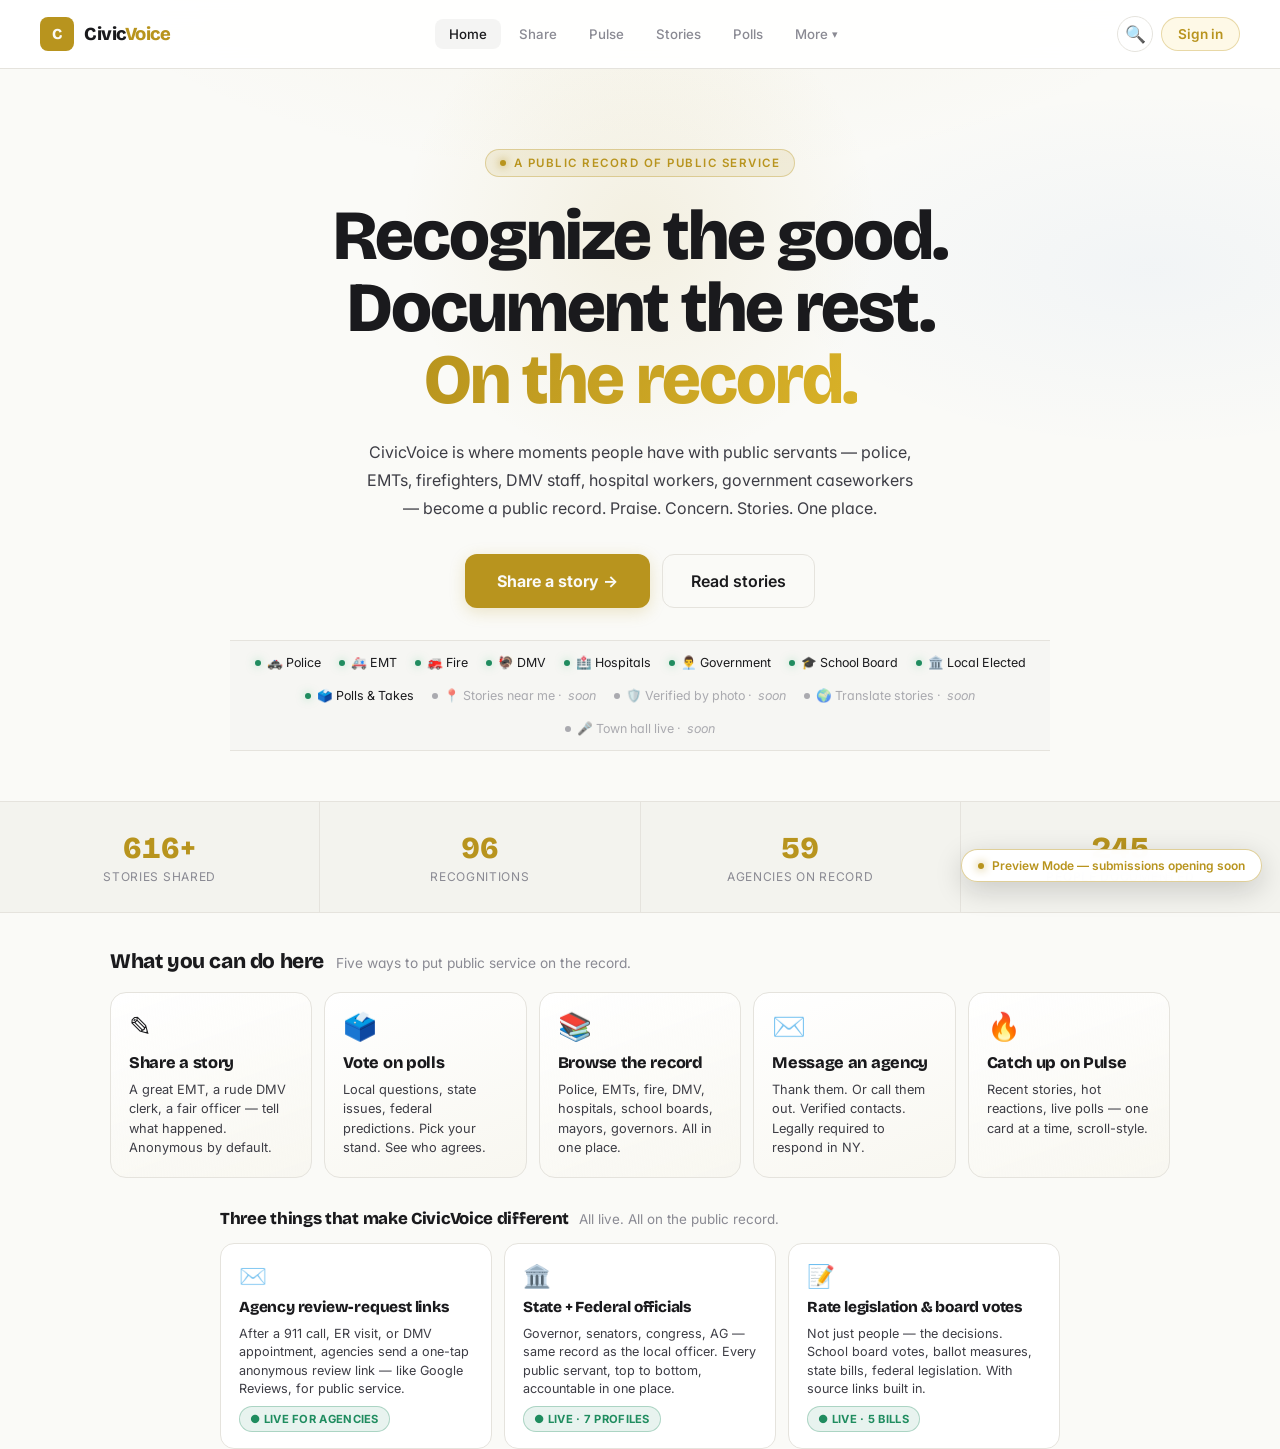
==== frontend/index.html @ f6c7acc4 "v60 — All 3 "Where this is going" features now LIVE + What You Can Do rail on home You said: "do the" ====
<!DOCTYPE html>
<html lang="en">
<head>
<meta charset="utf-8">
<meta name="viewport" content="width=device-width, initial-scale=1.0, viewport-fit=cover">
<meta name="theme-color" content="#0f0f13">
<meta name="apple-mobile-web-app-capable" content="yes">
<meta name="apple-mobile-web-app-status-bar-style" content="black-translucent">
<meta name="apple-mobile-web-app-title" content="CivicVoice">
<meta name="description" content="Recognize good public service. Document the rest. CivicVoice is the public record of every interaction with a police officer, EMT, firefighter, or government worker.">
<meta property="og:title" content="CivicVoice — Your voice on every public servant.">
<meta property="og:description" content="Recognize good public service. Document the rest. A public record of every interaction with a police officer, EMT, firefighter, DMV worker, hospital staff, or government caseworker.">
<meta property="og:type" content="website">
<meta property="og:url" content="https://cheskelsbreuer-bit.github.io/RateMyStop/">
<meta property="og:image" content="https://cheskelsbreuer-bit.github.io/RateMyStop/icon-512.png">
<meta property="og:image:width" content="512">
<meta property="og:image:height" content="512">
<meta property="og:site_name" content="CivicVoice">
<meta name="twitter:card" content="summary_large_image">
<meta name="twitter:title" content="CivicVoice — Your voice on every public servant.">
<meta name="twitter:description" content="A public record of every interaction with a public servant. Recognize the good. Document the rest.">
<meta name="twitter:image" content="https://cheskelsbreuer-bit.github.io/RateMyStop/icon-512.png">
<title>CivicVoice &mdash; Your voice on every public servant.</title>
<link rel="manifest" href="manifest.webmanifest">
<link rel="icon" href="favicon.ico" sizes="any">
<link rel="apple-touch-icon" href="apple-touch-icon.png">
<link rel="preconnect" href="https://fonts.googleapis.com">
<link rel="preconnect" href="https://fonts.gstatic.com" crossorigin>
<link href="https://fonts.googleapis.com/css2?family=Bricolage+Grotesque:opsz,wght@12..96,700;12..96,800&amp;family=Inter:wght@400;500;600;700;800&amp;family=JetBrains+Mono:wght@500&amp;display=swap" rel="stylesheet">
<link rel="stylesheet" href="styles.css">
</head>
<body>

<!-- TOPBAR -->
<header class="topbar">
  <div class="brand" onclick="nav('home')">
    <div class="brand-mark">C</div>
    <div class="brand-name">Civic<span>Voice</span></div>
  </div>
  <nav class="topnav">
    <button class="active" data-section="home"      onclick="nav('home')">Home</button>
    <button                 data-section="share"     onclick="nav('share')">Share</button>
    <button                 data-section="pulse"     onclick="nav('pulse')">Pulse</button>
    <button                 data-section="officers"  onclick="nav('officers')">Stories</button>
    <button                 data-section="polls"     onclick="nav('polls')">Polls</button>
    <div class="nav-more-wrap">
      <button class="nav-more-btn" id="navMoreBtn" onclick="toggleMoreMenu(event)">More <span class="nav-more-caret">&#9662;</span></button>
      <div class="nav-more-menu" id="navMoreMenu">
        <button onclick="nav('complaint'); closeMoreMenu();">&#9993;&#65039; Reach Out</button>
        <button onclick="nav('contributors'); closeMoreMenu();">&#128101; Community</button>
        <button onclick="nav('rankings'); closeMoreMenu();">&#128202; Rankings</button>
        <button onclick="nav('orgs'); closeMoreMenu();">&#127970; For Agencies</button>
        <button onclick="nav('deck'); closeMoreMenu();">&#128188; Sponsors</button>
      </div>
    </div>
  </nav>
  <div class="topbar-auth">
    <button class="mobile-menu-btn" id="mobileMenuBtn" onclick="openMobileDrawer()" aria-label="Menu">
      <span class="mmb-line"></span>
      <span class="mmb-line"></span>
      <span class="mmb-line"></span>
    </button>
    <button class="bell-btn" id="globalSearchBtn" onclick="openGlobalSearch()" aria-label="Search" title="Search everything">&#128269;</button>
    <button class="bell-btn" id="bellBtn" onclick="toggleBellDropdown()" aria-label="Notifications" style="display:none;">
      &#128276;
      <span class="bell-badge" id="bellBadge" style="display:none;">0</span>
    </button>
    <div class="bell-dropdown" id="bellDropdown">
      <div class="bell-head">
        <span class="bell-title">Notifications</span>
        <button class="bell-clear" onclick="clearNotifs()">Clear all</button>
      </div>
      <div class="bell-list" id="bellList"></div>
    </div>
    <button class="sign-in-btn" id="signInBtn" onclick="openAuthModal()">Sign in</button>
    <button class="user-pill" id="userPill" onclick="toggleUserMenu()" style="display:none;">
      <span class="up-avatar" id="upAvatar">A</span>
      <span class="up-handle" id="upHandle">&mdash;</span>
      <span class="up-caret">&#9662;</span>
    </button>
    <div class="user-menu" id="userMenu">
      <div class="um-header">
        <div class="um-handle" id="umHandle">&mdash;</div>
        <div class="um-meta" id="umMeta">&mdash;</div>
      </div>
      <button class="um-item" onclick="toggleAnonymousMode()" id="umAnonToggle">&#128737; Stay anonymous</button>
      <button class="um-item" onclick="openDMs();">&#128172; Messages</button>
      <button class="um-item" onclick="nav('share'); closeUserMenu();">&#9998; Share another story</button>
      <button class="um-item" onclick="openNotifPrefs()">&#9881;&#65039; Notification preferences</button>
      <button class="um-item" onclick="togglePushNotifications()" id="umPush">&#128276; Push notifications: off</button>
      <button class="um-item" onclick="toggleReactionSound()" id="umSound"><span id="umSoundLabel">&#128264; Reaction sounds: off</span></button>
      <button class="um-item" onclick="toggleEmailDigest()" id="umEmailDigest">&#9993;&#65039; Weekly digest: off</button>
      <button class="um-item" onclick="signOut(); closeUserMenu();">&#128682; Sign out</button>
    </div>
  </div>
</header>

<!-- AUTH MODAL — required to write -->
<div class="auth-overlay" id="authModal">
  <div class="auth-modal">
    <button class="auth-close" onclick="closeAuthModal()" aria-label="Close">&times;</button>
    <div class="auth-eyebrow">CIVICVOICE</div>
    <h3 class="auth-title">Join the record</h3>
    <p class="auth-sub">You can read every story without an account. Writing &mdash; or saying "same here" &mdash; needs a free sign-in. You can still post anonymously: we'll give you a private handle like <strong>Anonymous-1278</strong>.</p>

    <div class="auth-providers">
      <button class="auth-prov auth-google" onclick="signIn('google')">
        <span class="ap-icon">G</span>
        <span>Continue with Google</span>
      </button>
      <button class="auth-prov auth-github" onclick="signIn('github')">
        <span class="ap-icon">&#xf09b;</span>
        <span>Continue with GitHub</span>
      </button>
    </div>
    <div class="auth-divider"><span>or</span></div>
    <div class="auth-email">
      <input type="email" id="authEmailInput" placeholder="your@email.com (required)" autocomplete="email" required>
      <input type="text" id="authNameInput" placeholder="Display name (optional &mdash; auto-filled from email)" autocomplete="name">
      <div id="authError" style="display:none;color:var(--red);font-size:0.82rem;font-weight:600;padding:6px 0;"></div>
      <button class="auth-prov auth-email-btn" onclick="signIn('email')">Continue with email</button>
    </div>
    <div class="auth-footer">By signing in you agree that your stories may appear on the public record. <strong>Your name is shown by default</strong> &mdash; you can switch to anonymous mode anytime via the user menu. We never share your sign-in info publicly.</div>
  </div>
</div>

<!-- Persistent escape pill (phone only, shown when on Pulse — no matter how deep you've scrolled) -->
<button class="pulse-escape" onclick="nav('home');" aria-label="Back to home">&larr; Home</button>

<!-- BOTTOM TAB BAR — phone only. Native-app one-tap nav between primary surfaces. -->
<nav class="bottom-tabs" id="bottomTabs" aria-label="Primary navigation">
  <button class="bt-tab" data-bt="home"     onclick="nav('home')"     aria-label="Home"><span class="bt-icon">&#127968;</span><span class="bt-label">Home</span></button>
  <button class="bt-tab bt-cta" data-bt="share" onclick="nav('share')" aria-label="Share a story"><span class="bt-cta-circle">&#43;</span><span class="bt-label">Share</span></button>
  <button class="bt-tab" data-bt="pulse"    onclick="nav('pulse')"    aria-label="Pulse"><span class="bt-icon">&#128293;</span><span class="bt-label">Pulse</span></button>
  <button class="bt-tab" data-bt="polls"    onclick="nav('polls')"    aria-label="Polls"><span class="bt-icon">&#128499;&#65039;</span><span class="bt-label">Polls</span></button>
  <button class="bt-tab" data-bt="officers" onclick="nav('officers')" aria-label="Stories"><span class="bt-icon">&#128218;</span><span class="bt-label">Stories</span></button>
</nav>

<!-- GLOBAL SEARCH — Cmd+K style. Searches stories + polls + authors + agencies in one place. -->
<div class="notify-overlay" id="globalSearchOverlay" onclick="if(event.target===this) closeGlobalSearch()">
  <div class="notify-modal" style="max-width:680px;padding:20px 22px;">
    <button class="auth-close" onclick="closeGlobalSearch()" aria-label="Close">&times;</button>
    <div class="notify-eyebrow">&#128269; Search everything</div>
    <input type="text" id="globalSearchInput" placeholder="Stories, agencies, polls, @authors&hellip; (Esc to close)" autocomplete="off" style="width:100%;background:var(--bg2);border:1.5px solid var(--border);border-radius:10px;padding:14px 16px;color:var(--ink);font-family:inherit;font-size:1rem;outline:none;margin-bottom:14px;" oninput="renderGlobalSearch()">
    <div id="globalSearchResults" style="max-height:60vh;overflow-y:auto;">
      <div style="color:var(--gray);font-size:0.86rem;text-align:center;padding:30px 0;">Start typing to search.</div>
    </div>
  </div>
</div>

<!-- STREAK MODAL — daily/weekly/all-time count + small civic encouragement -->
<div class="notify-overlay" id="streakOverlay" onclick="if(event.target===this) closeStreakModal()">
  <div class="notify-modal">
    <button class="auth-close" onclick="closeStreakModal()" aria-label="Close">&times;</button>
    <div class="notify-eyebrow">Your engagement</div>
    <div class="notify-title" id="streakTitle">&#128293; You're on a roll.</div>
    <div id="streakBody">
      <div class="streak-grid">
        <div class="streak-stat">
          <div class="streak-stat-n" style="color:var(--accent);" id="streakToday">0</div>
          <div class="streak-stat-l">Today</div>
        </div>
        <div class="streak-stat">
          <div class="streak-stat-n" id="streakWeek">0</div>
          <div class="streak-stat-l">7 Days</div>
        </div>
        <div class="streak-stat">
          <div class="streak-stat-n" id="streakAll">0</div>
          <div class="streak-stat-l">All time</div>
        </div>
        <div class="streak-stat streak-stat-highlight">
          <div class="streak-stat-n" style="color:#e07a1a;" id="streakDays">0</div>
          <div class="streak-stat-l">Days on record</div>
        </div>
      </div>
      <p style="font-size:0.86rem;color:var(--light);line-height:1.55;text-align:center;" id="streakMessage">Hearing voices counts. Every time you read a story or take a stand on a poll, you're part of the record.</p>
      <p style="font-size:0.78rem;color:var(--gray);line-height:1.5;text-align:center;margin-top:8px;font-style:italic;" id="streakConsistency"></p>
    </div>
  </div>
</div>

<!-- NOTIFY-ME MODAL — used by Where This Is Going rail + agency CTA + claim-this-profile placeholders -->
<div class="notify-overlay" id="notifyOverlay" onclick="if(event.target===this) closeNotifyMe()">
  <div class="notify-modal">
    <button class="auth-close" onclick="closeNotifyMe()" aria-label="Close">&times;</button>
    <div class="notify-eyebrow" id="notifyEyebrow">Notify me</div>
    <div class="notify-title" id="notifyTitle">&mdash;</div>
    <p class="notify-sub" id="notifySub">Drop your email. We'll tell you the moment this goes live &mdash; no spam, no list-selling.</p>
    <div id="notifyForm">
      <input type="email" id="notifyEmail" placeholder="your@email.com" autocomplete="email">
      <button class="notify-btn" onclick="submitNotifyMe()">Keep me posted &rarr;</button>
    </div>
    <div class="notify-success" id="notifySuccess" style="display:none;">
      &#10003; You're on the list. We'll reach out the moment this opens.
    </div>
  </div>
</div>

<!-- Mobile nav drawer — slides in from the right on phones -->
<div class="mobile-drawer-backdrop" id="mobileDrawerBackdrop" onclick="closeMobileDrawer()"></div>
<aside class="mobile-drawer" id="mobileDrawer" role="dialog" aria-label="Navigation">
  <div class="md-head">
    <div class="md-brand">
      <span class="brand-mark">C</span>
      <span class="brand-name">Civic<span style="color:var(--accent);">Voice</span></span>
    </div>
    <button class="md-close" onclick="closeMobileDrawer()" aria-label="Close menu">&times;</button>
  </div>
  <nav class="md-nav">
    <button onclick="nav('home');       closeMobileDrawer();">&#127968; Home</button>
    <button onclick="nav('pulse');      closeMobileDrawer();">&#128293; Pulse</button>
    <button onclick="nav('officers');   closeMobileDrawer();">&#128218; Stories</button>
    <button onclick="nav('polls');      closeMobileDrawer();">&#128499;&#65039; Polls &amp; Takes</button>
    <button onclick="nav('share');      closeMobileDrawer();">&#9998;&#65039; Share a story</button>
    <button onclick="nav('complaint');  closeMobileDrawer();">&#9993;&#65039; Reach Out</button>
    <div class="md-divider"></div>
    <button onclick="nav('contributors'); closeMobileDrawer();">&#128101; Community</button>
    <button onclick="nav('rankings');     closeMobileDrawer();">&#128202; Rankings</button>
    <button onclick="nav('orgs');         closeMobileDrawer();">&#127970; For Agencies</button>
    <button onclick="nav('deck');         closeMobileDrawer();">&#128188; Sponsors</button>
  </nav>
  <div class="md-foot">
    <div style="font-size:0.74rem;color:var(--gray);">CivicVoice &middot; still in beta</div>
  </div>
</aside>

<!-- HOME -->
<section id="home" class="active">
  <div class="hero hero-plain">
    <div class="hero-eyebrow">A public record of public service</div>
    <h1>Recognize the good.<br>Document the rest.<br><em>On the record.</em></h1>
    <p class="hero-lead">CivicVoice is where moments people have with public servants &mdash; police, EMTs, firefighters, DMV staff, hospital workers, government caseworkers &mdash; become a public record. Praise. Concern. Stories. One place.</p>
    <div style="text-align:center;margin-bottom:32px;display:flex;gap:12px;justify-content:center;flex-wrap:wrap;">
      <button class="btn-gold" style="font-size:1rem;padding:16px 32px;border-radius:12px;" onclick="nav('share')">Share a story &rarr;</button>
      <button class="btn-ghost" style="font-size:1rem;padding:16px 28px;border-radius:12px;" onclick="nav('officers')">Read stories</button>
    </div>
    <div class="categories-strip">
      <span class="cs-item live"><span class="cs-dot live"></span>&#128659; Police</span>
      <span class="cs-item live"><span class="cs-dot live"></span>&#128657; EMT</span>
      <span class="cs-item live"><span class="cs-dot live"></span>&#128658; Fire</span>
      <span class="cs-item live"><span class="cs-dot live"></span>&#129411; DMV</span>
      <span class="cs-item live"><span class="cs-dot live"></span>&#127973; Hospitals</span>
      <span class="cs-item live"><span class="cs-dot live"></span>&#128104;&#8205;&#128188; Government</span>
      <span class="cs-item live"><span class="cs-dot live"></span>&#127891; School Board</span>
      <span class="cs-item live"><span class="cs-dot live"></span>&#127963;&#65039; Local Elected</span>
      <span class="cs-item live"><span class="cs-dot live"></span>&#128499;&#65039; Polls &amp; Takes</span>
      <span class="cs-item" onclick="openNotifyMe('Stories near me','near-me')" style="cursor:pointer;opacity:0.7;"><span class="cs-dot"></span>&#128205; Stories near me &middot; <em>soon</em></span>
      <span class="cs-item" onclick="openNotifyMe('Verified by photo / badge','verified-photo')" style="cursor:pointer;opacity:0.7;"><span class="cs-dot"></span>&#128737;&#65039; Verified by photo &middot; <em>soon</em></span>
      <span class="cs-item" onclick="openNotifyMe('Translate stories','translate')" style="cursor:pointer;opacity:0.7;"><span class="cs-dot"></span>&#127757; Translate stories &middot; <em>soon</em></span>
      <span class="cs-item" onclick="openNotifyMe('Live town hall stream','town-hall')" style="cursor:pointer;opacity:0.7;"><span class="cs-dot"></span>&#127908; Town hall live &middot; <em>soon</em></span>
    </div>
  </div>

  <div class="stats-strip" id="statsStrip">
    <div class="ss"><div class="ss-n" id="statMoments">&mdash;</div><div class="ss-l">Stories shared</div></div>
    <div class="ss"><div class="ss-n" id="statRecognized">&mdash;</div><div class="ss-l">Recognitions</div></div>
    <div class="ss"><div class="ss-n" id="statDepartments">&mdash;</div><div class="ss-l">Agencies on record</div></div>
    <div class="ss"><div class="ss-n" id="statOfficers">&mdash;</div><div class="ss-l">People documented</div></div>
  </div>

  <!-- WHAT YOU CAN DO — clear, scannable list of actions a first-time visitor can take -->
  <div class="what-you-can-do">
    <div class="wycd-head">
      <h3>What you can do here</h3>
      <span class="wycd-sub">Five ways to put public service on the record.</span>
    </div>
    <div class="wycd-grid">
      <button class="wycd-card" onclick="nav('share')">
        <div class="wycd-icon">&#9998;&#65039;</div>
        <div class="wycd-title">Share a story</div>
        <div class="wycd-desc">A great EMT, a rude DMV clerk, a fair officer &mdash; tell what happened. Anonymous by default.</div>
      </button>
      <button class="wycd-card" onclick="nav('polls')">
        <div class="wycd-icon">&#128499;&#65039;</div>
        <div class="wycd-title">Vote on polls</div>
        <div class="wycd-desc">Local questions, state issues, federal predictions. Pick your stand. See who agrees.</div>
      </button>
      <button class="wycd-card" onclick="nav('officers')">
        <div class="wycd-icon">&#128218;</div>
        <div class="wycd-title">Browse the record</div>
        <div class="wycd-desc">Police, EMTs, fire, DMV, hospitals, school boards, mayors, governors. All in one place.</div>
      </button>
      <button class="wycd-card" onclick="nav('complaint')">
        <div class="wycd-icon">&#9993;&#65039;</div>
        <div class="wycd-title">Message an agency</div>
        <div class="wycd-desc">Thank them. Or call them out. Verified contacts. Legally required to respond in NY.</div>
      </button>
      <button class="wycd-card" onclick="nav('pulse')">
        <div class="wycd-icon">&#128293;</div>
        <div class="wycd-title">Catch up on Pulse</div>
        <div class="wycd-desc">Recent stories, hot reactions, live polls &mdash; one card at a time, scroll-style.</div>
      </button>
    </div>
  </div>

  <!-- THREE FEATURES — formerly "where this is going" — NOW LIVE -->
  <div class="vision-rail">
    <div class="vision-rail-head">
      <h3>Three things that make CivicVoice different</h3>
      <span class="vr-sub">All live. All on the public record.</span>
    </div>
    <div class="vision-rail-grid">
      <button class="vr-card" onclick="nav('orgs')">
        <div class="vr-icon">&#9993;&#65039;</div>
        <div class="vr-title">Agency review-request links</div>
        <div class="vr-desc">After a 911 call, ER visit, or DMV appointment, agencies send a one-tap anonymous review link &mdash; like Google Reviews, for public service.</div>
        <span class="vr-pill" style="background:rgba(31,140,95,0.1);color:var(--green);border-color:rgba(31,140,95,0.3);">&#9679; LIVE for agencies</span>
      </button>
      <button class="vr-card" onclick="nav('officers')">
        <div class="vr-icon">&#127963;&#65039;</div>
        <div class="vr-title">State + Federal officials</div>
        <div class="vr-desc">Governor, senators, congress, AG &mdash; same record as the local officer. Every public servant, top to bottom, accountable in one place.</div>
        <span class="vr-pill" style="background:rgba(31,140,95,0.1);color:var(--green);border-color:rgba(31,140,95,0.3);">&#9679; LIVE · 7 profiles</span>
      </button>
      <button class="vr-card" onclick="nav('polls')">
        <div class="vr-icon">&#128221;</div>
        <div class="vr-title">Rate legislation &amp; board votes</div>
        <div class="vr-desc">Not just people &mdash; the decisions. School board votes, ballot measures, state bills, federal legislation. With source links built in.</div>
        <span class="vr-pill" style="background:rgba(31,140,95,0.1);color:var(--green);border-color:rgba(31,140,95,0.3);">&#9679; LIVE · 5 bills</span>
      </button>
    </div>
  </div>
</section>

<!-- SHARE A MOMENT — story-first, role-adaptive civic record -->
<section id="share">
  <div class="wrap">
    <div class="ph"><h2>Share Your Story</h2><p>Public service is real because of moments like yours. Tell us what happened &mdash; help others understand, recognize, or learn.</p></div>

    <div class="wizard-steps" id="stepWizard">
      <div class="ws active" id="ws1">1</div>
      <div class="ws-line"></div>
      <div class="ws" id="ws2">2</div>
      <div class="ws-line"></div>
      <div class="ws" id="ws3">3</div>
      <div class="ws-line"></div>
      <div class="ws" id="ws4">4</div>
    </div>

    <div class="rcard">

      <!-- Live rating chip — appears once on Step 2+, never during the story step -->
      <div class="live-rating" id="liveRating">
        <div class="lr-left">
          <span class="lr-label">Sentiment</span>
          <span class="lr-stars" id="lrStars">&#9734;&#9734;&#9734;&#9734;&#9734;</span>
          <span class="lr-num" id="lrNum">&mdash;</span>
        </div>
        <button class="lr-adjust" type="button" onclick="toggleAdjust()">adjust</button>
      </div>
      <div class="lr-adjust-panel" id="lrAdjustPanel">
        <span class="lap-label">Override:</span>
        <div class="lap-stars" id="lapStars">
          <span data-v="1" onclick="overrideRating(1)">&#9733;</span>
          <span data-v="2" onclick="overrideRating(2)">&#9733;</span>
          <span data-v="3" onclick="overrideRating(3)">&#9733;</span>
          <span data-v="4" onclick="overrideRating(4)">&#9733;</span>
          <span data-v="5" onclick="overrideRating(5)">&#9733;</span>
        </div>
        <button class="lap-clear" type="button" onclick="clearOverride()">use auto</button>
      </div>

      <!-- STEP 1: Pick a category -->
      <div id="step1">
        <div class="fl">
          <label>Who was the moment with?</label>
          <div class="role-pills" id="rolePills">
            <span class="role-pill" data-role="police"   onclick="setRole(this, 'police')">&#128659; Police Officer</span>
            <span class="role-pill" data-role="emt"      onclick="setRole(this, 'emt')">&#128657; EMT / Paramedic</span>
            <span class="role-pill" data-role="fire"     onclick="setRole(this, 'fire')">&#128658; Firefighter</span>
            <span class="role-pill" data-role="dmv"      onclick="setRole(this, 'dmv')">&#129411; DMV Worker</span>
            <span class="role-pill" data-role="hospital" onclick="setRole(this, 'hospital')">&#127973; Hospital Staff</span>
            <span class="role-pill" data-role="gov"      onclick="setRole(this, 'gov')">&#128104;&#8205;&#128188; Gov't Worker</span>
            <span class="role-pill" data-role="school"   onclick="setRole(this, 'school')">&#127891; School Board</span>
            <span class="role-pill" data-role="elected"  onclick="setRole(this, 'elected')">&#127963;&#65039; Local Elected</span>
          </div>
          <div style="font-size:0.78rem;color:var(--gray);margin-top:10px;">Every category is on the record. Pick one to continue.</div>
        </div>
        <button class="submit-main" onclick="goStep(2)">Next: Your story &rarr;</button>
      </div>

      <!-- STEP 2: The story (this is the heart of the app) -->
      <div id="step2" style="display:none;">
        <div class="fl">
          <label id="storyLabel">What happened?</label>
          <div style="font-size:0.83rem;color:var(--gray);margin-bottom:10px;line-height:1.55;" id="storyHelp">
            The details are what matter. How did it start? What did they do? What did they say? What will you remember?
          </div>
          <textarea id="quickStory" placeholder="Tell the story. The more you share, the more it matters." style="min-height:180px;font-size:1rem;line-height:1.6;"></textarea>
        </div>
        <div class="fl">
          <label>How did the moment feel? <span style="color:var(--gray);font-weight:400;text-transform:none;letter-spacing:0;font-size:0.7rem;">&nbsp;pick all that fit &mdash; optional</span></label>
          <div class="tags" id="behaviorTags">
            <!-- Positives -->
            <span class="tag" data-w="0.7"  data-pol="pos" onclick="toggle(this)">&#128077; Respected</span>
            <span class="tag" data-w="0.7"  data-pol="pos" onclick="toggle(this)">&#129309; Helpful</span>
            <span class="tag" data-w="0.5"  data-pol="pos" onclick="toggle(this)">&#128516; Patient</span>
            <span class="tag" data-w="0.5"  data-pol="pos" onclick="toggle(this)">&#128083; Calm</span>
            <span class="tag" data-w="0.6"  data-pol="pos" onclick="toggle(this)">&#9889; Quick &amp; efficient</span>
            <span class="tag" data-w="1.0"  data-pol="pos" onclick="toggle(this)">&#128293; Above and beyond</span>
            <span class="tag" data-w="0.6"  data-pol="pos" onclick="toggle(this)">&#128150; Kind</span>
            <span class="tag" data-w="0.4"  data-pol="pos" onclick="toggle(this)">&#128221; Professional</span>
            <span class="tag" data-w="0.7"  data-pol="pos" onclick="toggle(this)">&#128064; Listened to me</span>
            <span class="tag" data-w="0.6"  data-pol="pos" onclick="toggle(this)">&#129767; Empathetic</span>
            <span class="tag" data-w="0.5"  data-pol="pos" onclick="toggle(this)">&#128218; Knowledgeable</span>
            <span class="tag" data-w="0.7"  data-pol="pos" onclick="toggle(this)">&#128737;&#65039; Made me feel safe</span>
            <span class="tag" data-w="0.5"  data-pol="pos" onclick="toggle(this)">&#129383; Clear / explained well</span>
            <span class="tag" data-w="0.4"  data-pol="pos" onclick="toggle(this)">&#129336; De-escalated</span>
            <span class="tag" data-w="0.5"  data-pol="pos" onclick="toggle(this)">&#128591; Treated me with dignity</span>
            <span class="tag" data-w="0.4"  data-pol="pos" onclick="toggle(this)">&#128172; Easy to talk to</span>
            <!-- Negatives -->
            <span class="tag" data-w="-0.8" data-pol="neg" onclick="toggle(this)">&#128528; Rude</span>
            <span class="tag" data-w="-1.0" data-pol="neg" onclick="toggle(this)">&#128548; Aggressive</span>
            <span class="tag" data-w="-0.5" data-pol="neg" onclick="toggle(this)">&#128577; Dismissive</span>
            <span class="tag" data-w="-1.0" data-pol="neg" onclick="toggle(this)">&#9878;&#65039; Felt unfair</span>
            <span class="tag" data-w="-1.5" data-pol="neg" onclick="toggle(this)">&#128545; Hostile</span>
            <span class="tag" data-w="-1.5" data-pol="neg" onclick="toggle(this)">&#128680; Made me feel unsafe</span>
            <span class="tag" data-w="-0.4" data-pol="neg" onclick="toggle(this)">&#128338; Rushed me</span>
            <span class="tag" data-w="-1.0" data-pol="neg" onclick="toggle(this)">&#129320; Power-tripping</span>
            <span class="tag" data-w="-1.2" data-pol="neg" onclick="toggle(this)">&#129324; Profiled / biased</span>
            <span class="tag" data-w="-0.6" data-pol="neg" onclick="toggle(this)">&#129488; Wouldn't explain</span>
            <span class="tag" data-w="-1.0" data-pol="neg" onclick="toggle(this)">&#128528; Intimidating</span>
            <span class="tag" data-w="-1.2" data-pol="neg" onclick="toggle(this)">&#129325; Lied / dishonest</span>
            <span class="tag" data-w="-0.7" data-pol="neg" onclick="toggle(this)">&#128529; Wouldn't listen</span>
            <span class="tag" data-w="-0.5" data-pol="neg" onclick="toggle(this)">&#128549; Made things worse</span>
            <span class="tag" data-w="-0.4" data-pol="neg" onclick="toggle(this)">&#128580; Disorganized</span>
          </div>
        </div>
        <div class="fl">
          <label>Tags <span style="color:var(--gray);font-weight:400;text-transform:none;letter-spacing:0;font-size:0.7rem;">&nbsp;optional &middot; help others find this</span></label>
          <input type="text" id="storyTags" placeholder="e.g. went-above-and-beyond, dmv-line, profiled, late-night-stop" autocomplete="off">
          <div style="font-size:0.74rem;color:var(--gray);margin-top:5px;">Comma-separated. Click a tag on any story to see related ones.</div>
        </div>
        <button class="submit-main" onclick="goStep(3)">Next &rarr;</button>
      </div>

      <!-- STEP 3: Who & where — role-adaptive labels (set by JS) -->
      <div id="step3" style="display:none;">
        <div style="font-size:0.85rem;color:var(--gray);margin-bottom:18px;">All fields below are optional. The more context, the more the story helps others.</div>
        <div class="fl-2">
          <div class="fl" style="position:relative;">
            <label id="nameLabel">Their name</label>
            <input type="text" id="officerName" placeholder="e.g. K. Williams" autocomplete="off" oninput="onPersonInput('officerName')" onblur="setTimeout(()=>document.getElementById('personSuggest').classList.remove('show'), 200)" onfocus="onPersonInput('officerName')">
            <div class="autocomplete-dropdown" id="personSuggest"></div>
          </div>
          <div class="fl" style="position:relative;">
            <label id="idLabel">ID or number</label>
            <input type="text" id="badgeIn" placeholder="e.g. #4821" autocomplete="off" oninput="onPersonInput('badgeIn')" onblur="setTimeout(()=>document.getElementById('badgeSuggest').classList.remove('show'), 200)">
            <div class="autocomplete-dropdown" id="badgeSuggest"></div>
          </div>
        </div>
        <div class="fl-2">
          <div class="fl" style="position:relative;">
            <label id="agencyLabel">Agency / Department</label>
            <input type="text" id="deptIn" placeholder="e.g. Spring Valley PD" autocomplete="off" oninput="onAgencyInput()" onblur="setTimeout(()=>document.getElementById('agencySuggest').classList.remove('show'), 200)" onfocus="onAgencyInput()">
            <div class="autocomplete-dropdown" id="agencySuggest"></div>
          </div>
          <div class="fl">
            <label>When</label>
            <input type="date" id="dateIn">
          </div>
        </div>
        <div class="fl" style="position:relative;">
          <label id="whereLabel">Where</label>
          <div style="display:flex;gap:8px;align-items:stretch;">
            <input type="text" id="locationIn" placeholder="e.g. Main St &amp; Route 59, Spring Valley" autocomplete="off" oninput="onLocationInput()" onblur="setTimeout(()=>document.getElementById('locationSuggest').classList.remove('show'), 200)" style="flex:1;">
            <button type="button" class="geo-btn" id="geoBtn" onclick="useMyLocation()" title="Fill in from my device location">&#128205; Use my location</button>
          </div>
          <div class="autocomplete-dropdown" id="locationSuggest" style="left:0;right:auto;width:calc(100% - 152px);"></div>
          <div id="geoStatus" style="display:none;font-size:0.78rem;color:var(--gray);margin-top:6px;"></div>
        </div>

        <!-- Police-only: ticket info -->
        <div id="ticketSection" style="display:none;">
          <div class="fl" style="margin-top:8px;padding-top:14px;border-top:1px solid var(--border);">
            <label>Did you receive a ticket? <span style="color:var(--gray);font-weight:400;text-transform:none;letter-spacing:0;font-size:0.7rem;">&nbsp;optional &mdash; police only</span></label>
            <select id="ticketType" onchange="onTicketChange()">
              <option value="">&mdash; Skip / not applicable &mdash;</option>
              <option value="none">No ticket &mdash; just a warning</option>
              <option value="minor">Minor (under $150)</option>
              <option value="mid">Standard ($150&ndash;$350)</option>
              <option value="major">Large (over $350)</option>
              <option value="multi">Multiple tickets</option>
            </select>
          </div>
          <div class="fl" id="ticketAmountWrap" style="display:none;">
            <label>Ticket amount</label>
            <input type="number" id="ticketAmount" placeholder="e.g. 280">
          </div>
          <div class="fl" id="ticketViolationWrap" style="display:none;position:relative;">
            <label>Violation code</label>
            <input type="text" id="ticketViolation" placeholder="e.g. 1180(b)" autocomplete="off" oninput="onViolationInput()">
            <div class="statute-helper" id="statuteHelper"></div>
          </div>
        </div>

        <button class="submit-main" onclick="goStep(4)">Next: Verify &amp; share &rarr;</button>
      </div>

      <!-- STEP 4: Verify & post -->
      <div id="step4" style="display:none;">
        <div class="anon-row">
          <div class="anon-left">
            <span class="anon-shield">&#128737;</span>
            <div>
              <div class="anon-title">Posted anonymously</div>
              <div class="anon-sub">No name attached. We never share your identity with the person or the agency.</div>
            </div>
          </div>
          <label class="anon-switch">
            <input type="checkbox" id="anonToggle" checked>
            <span class="anon-slider"></span>
          </label>
        </div>
        <div class="fl" id="reviewerNameWrap" style="display:none;">
          <label>Your Name (optional, shown on the story)</label>
          <input type="text" id="reviewerName" placeholder="e.g. Jane D.">
        </div>
        <div class="fl">
          <label>Verification &mdash; what evidence do you have? <span style="color:var(--gray);font-weight:400;text-transform:none;letter-spacing:0;font-size:0.7rem;">&nbsp;optional but boosts credibility</span></label>
          <select id="evidenceType" style="margin-bottom:10px;">
            <option value="">&mdash; Skip / no evidence &mdash;</option>
            <option value="ticket">&#128221; Ticket / citation photo</option>
            <option value="badge">&#128737;&#65039; Officer badge / ID photo</option>
            <option value="receipt">&#129534; Receipt / paperwork</option>
            <option value="record">&#128196; Service / case record</option>
            <option value="screenshot">&#128241; Screenshot / official message</option>
            <option value="other">&#127919; Other photo from the moment</option>
          </select>
          <div class="upload-zone" id="uploadZone">
            <input type="file" id="uploadInput" accept="image/*,.pdf" onchange="onFileUpload(this)">
            <div class="uz-icon">&#128247;</div>
            <div class="uz-title">Tap to add a photo</div>
            <div class="uz-sub" id="photoHelp">Never shown publicly &mdash; used only to show your story is real. JPG / PNG / PDF</div>
          </div>
          <div class="upload-preview" id="uploadPreview">
            <div class="up-icon">&#9989;</div>
            <div class="up-name" id="uploadName">uploaded</div>
          </div>
          <div id="verificationTier" style="display:none;font-size:0.78rem;color:var(--green);margin-top:8px;padding:8px 12px;background:rgba(31,140,95,0.06);border:1px solid rgba(31,140,95,0.2);border-radius:8px;"></div>
        </div>
        <div class="fl" id="referenceNumberWrap">
          <label id="referenceNumberLabel">Reference number <span style="color:var(--gray);font-weight:400;text-transform:none;letter-spacing:0;font-size:0.7rem;">&nbsp;optional</span></label>
          <input type="text" id="ticketNumberIn" placeholder="A confirmation number, case ID, ticket #, etc.">
        </div>
        <div class="fl" id="bodyCamWrap" style="display:none;">
          <label>Was there body cam footage? <span style="color:var(--gray);font-weight:400;text-transform:none;letter-spacing:0;font-size:0.7rem;">&nbsp;optional &mdash; police only</span></label>
          <div class="bodycam-pills" id="bodyCamPills">
            <span class="bcp" data-v="yes" onclick="setBodyCam(this, 'yes')">&#127909; Yes</span>
            <span class="bcp" data-v="no" onclick="setBodyCam(this, 'no')">&#128683; No</span>
            <span class="bcp" data-v="unsure" onclick="setBodyCam(this, 'unsure')">&#129300; Not sure</span>
          </div>
          <div class="bcp-hint" id="bcpHint" style="display:none;"></div>
        </div>
        <button class="submit-main" id="finalSubmit" onclick="submitReview()">Post my story &rarr;</button>
        <div class="success-box" id="successBox" style="flex-direction:column;align-items:flex-start;">
          <div style="display:flex;align-items:center;gap:14px;">
            <div style="font-size:2rem;">&#127775;</div>
            <div>
              <div style="font-weight:700;font-size:1.05rem;" id="successTitle">Your story is on the record.</div>
              <div style="font-size:0.85rem;color:var(--light);margin-top:3px;" id="successSub">Public service is real because of moments like this. Help others see it.</div>
            </div>
          </div>
          <div class="share-strip" id="shareStrip">
            <button class="share-pill share-twitter" onclick="shareTo('twitter')"><strong>𝕏</strong> &nbsp;Post on X</button>
            <button class="share-pill share-linkedin" onclick="shareTo('linkedin')">in &nbsp;LinkedIn</button>
            <button class="share-pill share-whatsapp" onclick="shareTo('whatsapp')">&#128241; WhatsApp</button>
            <button class="share-pill share-facebook" onclick="shareTo('facebook')">f &nbsp;Facebook</button>
            <button class="share-pill share-copy" onclick="shareTo('copy')">&#128203; Copy link</button>
            <button class="share-pill share-more" onclick="shareTo('native')">&#8230; More</button>
          </div>
        </div>
        <div class="error-box" id="errorBox" style="display:none;background:rgba(201,52,52,0.08);border:1.5px solid rgba(201,52,52,0.35);border-radius:12px;padding:18px 22px;margin-top:16px;color:var(--red);font-size:0.9rem;"></div>
      </div>
    </div>
  </div>
</section>

<!-- OFFICER PROFILES -->
<section id="officers">
  <div class="wrap-wide">
    <div class="ph"><h2>Stories</h2><p>Real moments people had with real public servants. Read individual stories &mdash; or tap a name to see their full record.</p></div>
    <div class="search-bar-wrap">
      <input type="text" id="officerSearch" placeholder="Search by name, agency, or @Anonymous-XXXX for an author&hellip;" oninput="searchOfficers()">
      <button onclick="searchOfficers()">Search</button>
    </div>
    <div class="pills" id="rolePillFilter">
      <span class="pill on" data-rolefilter="" onclick="pillClick(this)">All</span>
      <span class="pill" data-rolefilter="police" onclick="pillClick(this)">&#128659; Police</span>
      <span class="pill" data-rolefilter="emt" onclick="pillClick(this)">&#128657; EMT</span>
      <span class="pill" data-rolefilter="fire" onclick="pillClick(this)">&#128658; Fire</span>
      <span class="pill" data-rolefilter="dmv" onclick="pillClick(this)">&#129411; DMV</span>
      <span class="pill" data-rolefilter="hospital" onclick="pillClick(this)">&#127973; Hospital</span>
      <span class="pill" data-rolefilter="gov" onclick="pillClick(this)">&#128104;&#8205;&#128188; Gov't</span>
      <span class="pill" data-rolefilter="school" onclick="pillClick(this)">&#127891; School</span>
      <span class="pill" data-rolefilter="elected" onclick="pillClick(this)">&#127963;&#65039; Elected</span>
      <span class="pill" data-rolefilter="federal" onclick="pillClick(this)">&#127482;&#127480; Federal</span>
      <span class="pill" data-rolefilter="top" onclick="pillClick(this)">&#11088; Recognitions only</span>
    </div>

    <div class="view-toggle" title="Switch between profiles and the latest stories">
      <button class="vt-btn on" data-view="grid" onclick="setStoriesView(this, 'grid')" title="See people grouped by profile">&#128194; By person</button>
      <button class="vt-btn" data-view="stream" onclick="setStoriesView(this, 'stream')" title="See every story in order, newest first">&#128221; Latest stories</button>
    </div>
    <div style="font-size:0.78rem;color:var(--gray);margin:-6px 0 14px;text-align:center;line-height:1.5;">
      <strong style="color:var(--light);">By person</strong> &mdash; one card per officer / official, ranked by their record.
      &nbsp;&middot;&nbsp;
      <strong style="color:var(--light);">Latest stories</strong> &mdash; chronological feed, newest first.
    </div>

    <div class="officer-grid" id="officerGrid">
      <div style="color:var(--gray);text-align:center;padding:40px 0;">Loading&hellip;</div>
    </div>

    <div class="story-stream" id="storyStream" style="display:none;">
      <div style="color:var(--gray);text-align:center;padding:40px 0;">Loading&hellip;</div>
    </div>

    <div style="text-align:center;padding:24px 0;">
      <p style="color:var(--gray);font-size:0.9rem;">Got a story we should hear? <button onclick="nav('share')" style="background:none;border:none;color:var(--accent);cursor:pointer;font-family:'Inter','Epilogue',-apple-system,BlinkMacSystemFont,'Segoe UI',Roboto,sans-serif;font-size:0.9rem;text-decoration:underline;font-weight:600;">Share it &rarr;</button></p>
    </div>
  </div>
</section>

<!-- Officer detail modal -->
<div class="modal-overlay" id="officerModal" onclick="closeModal(event)">
  <div class="modal" style="position:relative;">
    <button class="modal-close" onclick="document.getElementById('officerModal').classList.remove('show')">&#10005;</button>
    <div id="modalContent"></div>
  </div>
</div>

<!-- Story detail modal — full single-story view -->
<div class="story-detail-overlay" id="storyDetailModal" onclick="if(event.target.id==='storyDetailModal') closeStoryDetail();">
  <div class="story-detail">
    <button class="auth-close" onclick="closeStoryDetail()" aria-label="Close">&times;</button>
    <div id="storyDetailBody"></div>
  </div>
</div>

<!-- Author profile modal — click any handle to see their history -->
<div class="story-detail-overlay" id="authorProfileModal" onclick="if(event.target.id==='authorProfileModal') closeAuthorProfile();">
  <div class="story-detail">
    <button class="auth-close" onclick="closeAuthorProfile()" aria-label="Close">&times;</button>
    <div id="authorProfileBody"></div>
  </div>
</div>

<!-- Notification preferences modal -->
<div class="story-detail-overlay" id="notifPrefsModal" onclick="if(event.target.id==='notifPrefsModal') closeNotifPrefs();">
  <div class="story-detail" style="max-width:520px;">
    <button class="auth-close" onclick="closeNotifPrefs()" aria-label="Close">&times;</button>
    <div class="sd-eyebrow">SETTINGS</div>
    <h3 style="font-family:'Bricolage Grotesque','Syne',sans-serif;font-size:1.4rem;font-weight:800;margin-bottom:8px;color:var(--ink);">Notification preferences</h3>
    <p style="color:var(--light);font-size:0.92rem;line-height:1.55;margin-bottom:18px;">Pick where each kind of event reaches you. Bell shows in the topbar, Push wakes your phone, Email arrives on a weekly digest.</p>
    <div id="notifPrefsBody"></div>
  </div>
</div>

<!-- Photo redaction modal — manual rectangle blur on uploaded images -->
<div class="story-detail-overlay" id="redactModal" onclick="if(event.target.id==='redactModal') closeRedact();">
  <div class="story-detail" style="max-width:760px;">
    <button class="auth-close" onclick="closeRedact()" aria-label="Close">&times;</button>
    <div class="sd-eyebrow">PRIVACY · PHOTO REDACTION</div>
    <h3 style="font-family:'Bricolage Grotesque','Syne',sans-serif;font-size:1.4rem;font-weight:800;margin-bottom:8px;color:var(--ink);">Hide what shouldn't be seen</h3>
    <p style="color:var(--light);font-size:0.92rem;line-height:1.55;margin-bottom:18px;">Draw rectangles over faces, license plates, or anything else that shouldn't be public. The redacted version is what we save — the original never leaves this device.</p>
    <div style="display:flex;gap:8px;flex-wrap:wrap;margin-bottom:12px;">
      <button class="sp-action ${''}" id="redactModePixel" onclick="setRedactMode('pixel')">🟦 Pixelate</button>
      <button class="sp-action" id="redactModeBlack" onclick="setRedactMode('black')">⬛ Black box</button>
      <button class="sp-action" id="redactUndo" onclick="redactUndo()">↶ Undo last</button>
      <button class="sp-action" id="redactReset" onclick="redactReset()">⟲ Start over</button>
      <button class="sp-action primary" style="margin-left:auto;" id="redactApply" onclick="redactApply()">✓ Apply &amp; save</button>
    </div>
    <div style="position:relative;background:var(--bg2);border:1px solid var(--border);border-radius:12px;overflow:hidden;">
      <canvas id="redactCanvas" style="display:block;max-width:100%;cursor:crosshair;"></canvas>
    </div>
    <div style="font-size:0.78rem;color:var(--gray);margin-top:10px;text-align:center;">Click and drag on the image to mark a region. You can add as many as needed.</div>
  </div>
</div>

<!-- RANKINGS -->
<section id="rankings">
  <div class="wrap-wide">
    <div class="ph">
      <h2>Department Rankings</h2>
      <p>How NY agencies stack up, based on community moments. Updated as records come in.</p>
    </div>
    <div class="rank-controls">
      <button class="pill on" data-rk="best" onclick="switchRanking(this, 'best')">&#11088; Most Recognized</button>
      <button class="pill" data-rk="busiest" onclick="switchRanking(this, 'busiest')">&#128202; Most Active</button>
    </div>
    <div class="rank-table" id="rankTable">
      <div style="color:var(--gray);text-align:center;padding:40px 0;">Loading rankings&hellip;</div>
    </div>
  </div>
</section>

<!-- REACH OUT — send a thank-you or a complaint, any agency -->
<section id="complaint">
  <div class="wrap-wide">
    <div class="ph"><h2>Reach Out</h2><p>Send a message directly to the agency &mdash; a thank-you for someone who helped, or a concern for someone who didn't. They're legally required to respond in NY.</p></div>

    <div class="ai-notice">
      <span>&#128172;</span>
      <div><strong style="color:var(--blue);">Send a thank-you or a complaint.</strong> Pick any agency below &mdash; police, EMT, fire, DMV, hospital, government. We pre-fill the message from your story, you edit, and it goes to the verified contact.</div>
    </div>

    <div style="display:flex;justify-content:space-between;align-items:flex-end;margin-bottom:16px;flex-wrap:wrap;gap:12px;">
      <h3 style="font-family:'Bricolage Grotesque','Syne',sans-serif;font-size:1.1rem;font-weight:800;">&#128205; New York Agency Directory</h3>
      <div style="font-size:0.78rem;color:var(--gray);"><span id="deptCount">&mdash;</span> agencies &middot; <span style="color:var(--green);">&#10003; Verified contacts</span></div>
    </div>

    <div class="search-bar-wrap" style="margin-bottom:10px;">
      <input type="text" id="deptSearch" placeholder="Search by agency name, town, or county&hellip;" oninput="renderDepartments()">
      <select id="deptRegion" onchange="renderDepartments()" style="background:var(--card);border:1.5px solid var(--border);border-radius:10px;padding:13px 16px;color:var(--white);font-family:'Inter','Epilogue',-apple-system,BlinkMacSystemFont,'Segoe UI',Roboto,sans-serif;font-size:0.93rem;outline:none;cursor:pointer;">
        <option value="">All regions</option>
      </select>
    </div>
    <div class="pills" id="agencyTypeFilter" style="margin-bottom:18px;">
      <span class="pill on" data-typefilter="" onclick="agencyTypeClick(this)">All</span>
      <span class="pill" data-typefilter="police" onclick="agencyTypeClick(this)">&#128659; Police</span>
      <span class="pill" data-typefilter="emt" onclick="agencyTypeClick(this)">&#128657; EMT</span>
      <span class="pill" data-typefilter="fire" onclick="agencyTypeClick(this)">&#128658; Fire</span>
      <span class="pill" data-typefilter="dmv" onclick="agencyTypeClick(this)">&#129411; DMV</span>
      <span class="pill" data-typefilter="hospital" onclick="agencyTypeClick(this)">&#127973; Hospital</span>
      <span class="pill" data-typefilter="gov" onclick="agencyTypeClick(this)">&#128104;&#8205;&#128188; Gov't</span>
      <span class="pill" data-typefilter="school" onclick="agencyTypeClick(this)">&#127891; School</span>
      <span class="pill" data-typefilter="elected" onclick="agencyTypeClick(this)">&#127963;&#65039; Elected</span>
      <span class="pill" data-typefilter="federal" onclick="agencyTypeClick(this)">&#127482;&#127480; Federal</span>
    </div>
    <div class="contact-grid" id="contactGrid">
      <div style="color:var(--gray);text-align:center;padding:40px 0;grid-column:1/-1;">Loading agencies&hellip;</div>
    </div>

    <div class="complaint-form" id="complaintFormWrap" style="display:none;">
      <div class="cf-title" id="cfTitle">Message to&hellip;</div>
      <div class="cf-sub" id="cfSub">Sending to:&hellip;</div>

      <div class="fl">
        <label>What kind of message?</label>
        <div class="msg-type-pills">
          <span class="msg-type on" data-type="praise" onclick="setMessageType(this, 'praise')">&#127942; Thank-you</span>
          <span class="msg-type" data-type="complaint" onclick="setMessageType(this, 'complaint')">&#9888;&#65039; Concern / Complaint</span>
        </div>
      </div>

      <div class="fl"><label>Your Name <span style="color:var(--gray);font-weight:400;text-transform:none;letter-spacing:0;font-size:0.7rem;">&nbsp;optional &mdash; leave blank to send anonymously</span></label><input type="text" id="cfSenderName" placeholder="Anonymous"></div>
      <div class="fl-2">
        <div class="fl"><label id="cfPersonLabel">Their name / ID</label><input type="text" id="cfBadge" placeholder="From your story"></div>
        <div class="fl"><label>Date</label><input type="date" id="cfDate"></div>
      </div>
      <div class="fl">
        <label id="cfBodyLabel">Message</label>
        <textarea id="cfBody" style="min-height:140px;" placeholder="Describe the moment. Be specific &mdash; include time, location, what was said and done."></textarea>
      </div>
      <div class="fl"><label>Attach a photo <span style="color:var(--gray);font-weight:400;text-transform:none;letter-spacing:0;font-size:0.7rem;">&nbsp;optional</span></label>
        <div class="upload-zone">
          <input type="file" id="cfFile" accept="image/*,.pdf">
          <div class="uz-icon">&#128206;</div>
          <div class="uz-title">Add a photo or document</div>
          <div class="uz-sub">JPG / PNG / PDF &middot; Max 10MB</div>
        </div>
      </div>
      <button class="submit-main" id="cfSubmitBtn" onclick="sendComplaint()">Send message &rarr;</button>
      <div class="success-box" id="complaintSuccess">
        <div style="font-size:1.6rem;">&#128231;</div>
        <div>
          <div style="font-weight:600;">Message sent.</div>
          <div style="font-size:0.85rem;color:var(--light);margin-top:3px;">NY agencies are legally required to respond within 30 days. A copy is on your record.</div>
        </div>
      </div>
      <div class="error-box" id="complaintError" style="display:none;background:rgba(201,52,52,0.08);border:1.5px solid rgba(201,52,52,0.35);border-radius:12px;padding:18px 22px;margin-top:16px;color:var(--red);font-size:0.9rem;"></div>
    </div>
  </div>
</section>

<!-- PULSE — substantive, one-at-a-time activity feed -->
<section id="pulse">
  <div class="wrap-wide">
    <div class="ph">
      <h2>Pulse</h2>
      <p>What's happening right now &mdash; recent stories, ranked by momentum. One at a time. Slow down and listen.</p>
    </div>
    <div class="pulse-filters">
      <span class="pill on" data-pfilter="all" onclick="setPulseFilter(this, 'all')">All</span>
      <span class="pill" data-pfilter="trending" onclick="setPulseFilter(this, 'trending')">&#128293; Trending</span>
      <span class="pill" data-pfilter="recognitions" onclick="setPulseFilter(this, 'recognitions')">&#11088; Recognitions</span>
      <span class="pill" data-pfilter="concerns" onclick="setPulseFilter(this, 'concerns')">&#9888;&#65039; Concerns</span>
      <span class="pill" data-pfilter="open" onclick="setPulseFilter(this, 'open')">&#9203; Open / waiting</span>
      <span class="pill" data-pfilter="polls" onclick="setPulseFilter(this, 'polls')">&#128499;&#65039; Polls</span>
      <span class="pill" data-pfilter="subscribed" onclick="setPulseFilter(this, 'subscribed')">&#128276; My subscriptions</span>
    </div>
    <div id="pulseStage" class="pulse-stage">
      <div style="text-align:center;color:var(--gray);padding:40px 0;">Loading the pulse&hellip;</div>
    </div>
    <div class="pulse-controls">
      <button class="pulse-nav" onclick="pulsePrev()" aria-label="Previous">&uarr; Previous</button>
      <span class="pulse-counter"><span id="pulsePos">0</span> / <span id="pulseTotal">0</span></span>
      <button class="pulse-nav" onclick="pulseNext()" aria-label="Next">Next &darr;</button>
    </div>
  </div>
</section>

<!-- POLLS & TAKES — Gallup self-report meets Polymarket without money -->
<section id="polls">
  <div class="polls-wrap">
    <div class="ph">
      <h2>Polls &amp; Takes</h2>
      <p>Forget calling 50,000 people. The country answers here &mdash; you say who you are, you say what you think. Live counts, broken down by who's saying it.</p>
    </div>

    <!-- Self-identification chip — read once, store, surface in every vote -->
    <div id="affilPicker" style="background:var(--card);border:1.5px solid var(--border);border-radius:14px;padding:16px 18px;margin-bottom:18px;">
      <div style="font-size:0.74rem;font-weight:700;text-transform:uppercase;letter-spacing:1.2px;color:var(--gray);margin-bottom:8px;">Tell us who's voting (optional &mdash; lets us break down the takes by group)</div>
      <div class="poll-affil" id="affilChips">
        <span data-affil="republican" onclick="setAffiliation('republican')">&#128055; Republican</span>
        <span data-affil="democrat"   onclick="setAffiliation('democrat')">&#128048; Democrat</span>
        <span data-affil="independent" onclick="setAffiliation('independent')">&#127968; Independent</span>
        <span data-affil="conservative" onclick="setAffiliation('conservative')">Conservative</span>
        <span data-affil="progressive" onclick="setAffiliation('progressive')">Progressive</span>
        <span data-affil="libertarian" onclick="setAffiliation('libertarian')">Libertarian</span>
        <span data-affil="other"       onclick="setAffiliation('other')">Other / Skip</span>
      </div>
    </div>

    <div id="pollsList"></div>

    <div style="margin-top:28px;padding:18px;background:var(--bg2);border-radius:12px;border:1px solid var(--border);font-size:0.84rem;color:var(--light);line-height:1.6;">
      <strong style="color:var(--accent);">Got a question the country should answer?</strong> Submit your own poll &mdash; it goes to moderation, then live.
      <button class="ac-btn" style="margin-top:10px;" onclick="openSubmitPoll()">&#9998;&#65039; Submit a poll &rarr;</button>
    </div>
  </div>
</section>

<!-- SUBMIT POLL MODAL -->
<div class="notify-overlay" id="submitPollOverlay" onclick="if(event.target===this) closeSubmitPoll()">
  <div class="notify-modal" style="max-width:520px;">
    <button class="auth-close" onclick="closeSubmitPoll()" aria-label="Close">&times;</button>
    <div class="notify-eyebrow">Submit a poll</div>
    <div class="notify-title">Ask the country.</div>
    <p class="notify-sub">Polls are reviewed by moderators (no hate speech, no harassment, civic relevance). Approved polls go live in the public list.</p>
    <div style="display:flex;flex-direction:column;gap:10px;">
      <div>
        <label style="display:block;font-size:0.74rem;font-weight:700;color:var(--gray);text-transform:uppercase;letter-spacing:1.1px;margin-bottom:6px;">Category</label>
        <select id="spCategory" style="width:100%;background:var(--bg2);border:1.5px solid var(--border);border-radius:10px;padding:11px 14px;color:var(--ink);font-family:inherit;font-size:0.95rem;outline:none;">
          <option value="LOCAL">Local (Spring Valley, Rockland, etc.)</option>
          <option value="STATE">New York State</option>
          <option value="FEDERAL — POLICY">Federal — Policy</option>
          <option value="FEDERAL — PREDICTION">Federal — Prediction</option>
          <option value="EDUCATION">Education / School Board</option>
          <option value="PUBLIC SAFETY">Public Safety</option>
        </select>
      </div>
      <div>
        <label style="display:block;font-size:0.74rem;font-weight:700;color:var(--gray);text-transform:uppercase;letter-spacing:1.1px;margin-bottom:6px;">Your question (max 200 chars)</label>
        <input type="text" id="spQuestion" maxlength="200" placeholder="e.g. Should our village hold weekly office hours for residents?">
      </div>
      <div>
        <label style="display:block;font-size:0.74rem;font-weight:700;color:var(--gray);text-transform:uppercase;letter-spacing:1.1px;margin-bottom:6px;">Options (one per line, 2&ndash;4 options)</label>
        <textarea id="spOptions" rows="4" placeholder="Yes&#10;No&#10;Only with public reporting" style="width:100%;background:var(--bg2);border:1.5px solid var(--border);border-radius:10px;padding:11px 14px;color:var(--ink);font-family:inherit;font-size:0.95rem;outline:none;resize:vertical;"></textarea>
      </div>
      <div>
        <label style="display:block;font-size:0.74rem;font-weight:700;color:var(--gray);text-transform:uppercase;letter-spacing:1.1px;margin-bottom:6px;">How many days should this poll run? (1&ndash;90)</label>
        <input type="number" id="spDays" min="1" max="90" value="30" style="width:100%;background:var(--bg2);border:1.5px solid var(--border);border-radius:10px;padding:11px 14px;color:var(--ink);font-family:inherit;font-size:0.95rem;outline:none;">
        <div style="font-size:0.74rem;color:var(--gray);margin-top:4px;">Default 30 days. After it closes, votes are final and locked in the record.</div>
      </div>
      <button class="notify-btn" onclick="submitPoll()">Send to moderation &rarr;</button>
      <div id="spStatus" style="font-size:0.85rem;line-height:1.55;margin-top:4px;"></div>
    </div>
  </div>
</div>

<!-- COMMUNITY / CONTRIBUTORS — every handle on the site -->
<section id="contributors">
  <div class="wrap-wide">
    <div class="ph">
      <h2>Community</h2>
      <p>Every contributor who has shared a story on CivicVoice. Tap any handle to read their stories or send them a message.</p>
    </div>
    <div class="search-bar-wrap">
      <input type="text" id="contributorSearch" placeholder="Search by handle&hellip;" oninput="renderContributors()">
      <button onclick="renderContributors()">Search</button>
    </div>
    <div class="pills" style="margin-bottom:22px;">
      <span class="pill on" data-sort="recent" onclick="setContributorSort(this, 'recent')">Most recent</span>
      <span class="pill" data-sort="most" onclick="setContributorSort(this, 'most')">Most stories</span>
      <span class="pill" data-sort="positive" onclick="setContributorSort(this, 'positive')">Most recognitions</span>
    </div>
    <div class="officer-grid" id="contributorGrid">
      <div style="color:var(--gray);text-align:center;padding:40px 0;grid-column:1/-1;">Loading&hellip;</div>
    </div>
  </div>
</section>

<!-- MAP — placeholder, wired for Leaflet (free, no key) -->
<section id="map">
  <div class="wrap-wide">
    <div class="ph">
      <h2>Stories on the Map</h2>
      <p>Every story pinned to where it happened. Click a pin to read the moment.</p>
    </div>
    <div id="mapShell" style="position:relative;border:1px solid var(--border);border-radius:16px;overflow:hidden;height:560px;background:var(--bg2);">
      <div style="position:absolute;inset:0;display:flex;flex-direction:column;align-items:center;justify-content:center;text-align:center;padding:30px;">
        <div style="font-size:3rem;margin-bottom:14px;">&#128205;</div>
        <h3 style="font-family:'Bricolage Grotesque','Syne',sans-serif;font-size:1.4rem;font-weight:800;margin-bottom:10px;color:var(--ink);">Map view &mdash; coming online soon</h3>
        <p style="max-width:520px;color:var(--gray);line-height:1.6;margin-bottom:18px;">When this turns on, every story you scroll in the feed will also have a pin here. Filter by category, zoom in on a neighborhood, click any pin to read the moment.</p>
        <p style="font-size:0.85rem;color:var(--accent);font-weight:600;">Free to operate &mdash; runs on Leaflet + OpenStreetMap. No API costs.</p>
        <button class="btn-ghost" style="margin-top:20px;" onclick="alert('We need lat/lng on each story. Geolocation auto-fill is live — give it 2-3 weeks of real submissions and the map switches on automatically.');">Why isn't it live yet?</button>
      </div>
    </div>
  </div>
</section>

<!-- FOR AGENCIES -->
<section id="orgs">
  <div class="wrap">
    <div class="ph">
      <h2>For Agencies</h2>
      <p>Are you the agency people are writing about? Sign in to post official responses, see your dashboard, and reach the public directly.</p>
    </div>

    <div id="orgCurrent" style="display:none;margin-bottom:22px;"></div>

    <!-- LIVE: agency review-request link generator — the growth lever -->
    <div class="agency-cta">
      <div class="ac-icon">&#9993;&#65039;</div>
      <div class="ac-body">
        <div class="ac-eyebrow" style="color:var(--green);">&#9679; LIVE NOW</div>
        <div class="ac-title">Send anonymous review-request links</div>
        <div class="ac-desc">After a 911 call, ER visit, DMV appointment — generate a one-tap anonymous review link to the people you served. Like Google Reviews, but for public service. Builds your public record over time.</div>
        <button class="ac-btn" onclick="openReviewLinkGenerator()">&#128279; Generate a review-request link</button>
      </div>
    </div>

    <!-- Review-request link modal -->
    <div class="notify-overlay" id="reviewLinkOverlay" onclick="if(event.target===this) closeReviewLinkGenerator()">
      <div class="notify-modal" style="max-width:540px;">
        <button class="auth-close" onclick="closeReviewLinkGenerator()" aria-label="Close">&times;</button>
        <div class="notify-eyebrow">Review-request link</div>
        <div class="notify-title">Generate a link to send to the people you served</div>
        <p class="notify-sub">They click → opens a pre-filled anonymous review form. They tell their story. It joins the public record under your agency.</p>
        <div style="display:flex;flex-direction:column;gap:10px;margin-top:14px;">
          <div>
            <label style="display:block;font-size:0.74rem;font-weight:700;color:var(--gray);text-transform:uppercase;letter-spacing:1.1px;margin-bottom:6px;">Your agency</label>
            <input type="text" id="reviewLinkAgency" placeholder="e.g. Spring Valley PD, Rockland Paramedic Services">
          </div>
          <div>
            <label style="display:block;font-size:0.74rem;font-weight:700;color:var(--gray);text-transform:uppercase;letter-spacing:1.1px;margin-bottom:6px;">What happened (optional context, shown above the form)</label>
            <input type="text" id="reviewLinkContext" placeholder="e.g. Call #2026-04451, May 13 EMS response">
          </div>
          <button class="notify-btn" onclick="generateReviewLink()">Generate link &rarr;</button>
          <div id="reviewLinkResult" style="display:none;background:var(--bg2);border:1.5px solid var(--accent);border-radius:10px;padding:14px;margin-top:8px;">
            <div style="font-size:0.74rem;color:var(--gray);font-weight:700;letter-spacing:1px;text-transform:uppercase;margin-bottom:6px;">Your link is ready</div>
            <div id="reviewLinkUrl" style="font-family:'JetBrains Mono','Courier New',monospace;font-size:0.78rem;color:var(--ink);word-break:break-all;background:var(--card);padding:10px;border-radius:6px;border:1px solid var(--border);margin-bottom:10px;"></div>
            <button class="ac-btn" onclick="copyReviewLink()">Copy link</button>
            <div style="font-size:0.78rem;color:var(--gray);margin-top:10px;line-height:1.5;">Send via email, SMS, or QR code at point of service. Each link opens a pre-filled anonymous review for your agency.</div>
          </div>
        </div>
      </div>
    </div>

    <div class="rcard">
      <div class="fl">
        <label>Your work email</label>
        <input type="email" id="orgEmail" placeholder="e.g. yourname@villagespringvalley.org">
        <div style="font-size:0.76rem;color:var(--gray);margin-top:6px;">We verify by email domain. Agency emails like <code>@villagespringvalley.org</code>, <code>@fdny.nyc.gov</code>, <code>@dmv.ny.gov</code>, <code>@nyc.gov</code> are auto-verified.</div>
      </div>
      <div class="fl">
        <label>Your name <span style="color:var(--gray);font-weight:400;text-transform:none;letter-spacing:0;font-size:0.7rem;">&nbsp;optional</span></label>
        <input type="text" id="orgContactName" placeholder="e.g. Lt. Bosworth">
      </div>
      <button class="submit-main" onclick="orgSignIn()">Sign in &amp; verify &rarr;</button>
      <div id="orgStatus" style="margin-top:14px;font-size:0.88rem;line-height:1.55;"></div>
    </div>

    <div style="margin-top:30px;padding:22px;background:var(--bg2);border-radius:14px;border:1px solid var(--border);">
      <h3 style="font-family:'Bricolage Grotesque','Syne',sans-serif;font-size:1rem;font-weight:800;margin-bottom:10px;">What you can do once verified</h3>
      <ul style="color:var(--light);font-size:0.9rem;line-height:1.8;padding-left:18px;">
        <li>Reply to any story about your agency with a <strong style="color:var(--green);">&#9989; Verified [Your Agency]</strong> badge</li>
        <li>Subscribe to alerts when new stories mention your agency</li>
        <li>Access a sentiment dashboard (replies, recognitions, concerns) &mdash; <em style="color:var(--gray);">coming with the paid tier</em></li>
        <li>Direct-message the contributor (anonymously routed) &mdash; <em style="color:var(--gray);">coming next</em></li>
      </ul>
    </div>
  </div>
</section>

<!-- ADMIN MODERATION QUEUE — hidden, accessed via ?admin=1 -->
<section id="admin">
  <div class="wrap-wide">
    <div class="ph">
      <h2>Admin Console</h2>
      <p>Everything happening on the site &mdash; moderation, users, engagement, activity log. Admin only.</p>
    </div>
    <div style="background:rgba(184,148,30,0.06);border:1px solid rgba(184,148,30,0.32);border-radius:12px;padding:16px 20px;margin-bottom:20px;font-size:0.88rem;line-height:1.55;color:var(--ink);">
      <strong style="color:var(--accent);">&#128274; Admin access.</strong> Reach this page via <code>?admin=1</code>. When the backend is live, this becomes the single pane of glass for the whole platform.
    </div>

    <!-- Admin tab bar -->
    <div class="admin-tabs" id="adminTabs">
      <button class="adm-tab on" data-atab="stories"   onclick="setAdminTab('stories')">&#128221; Stories <span class="adm-badge" id="admBadgeStories">0</span></button>
      <button class="adm-tab"    data-atab="polls"     onclick="setAdminTab('polls')">&#128499;&#65039; Polls <span class="adm-badge" id="admBadgePolls">0</span></button>
      <button class="adm-tab"    data-atab="users"     onclick="setAdminTab('users')">&#128101; Users <span class="adm-badge" id="admBadgeUsers">0</span></button>
      <button class="adm-tab"    data-atab="engagement" onclick="setAdminTab('engagement')">&#128202; Engagement</button>
      <button class="adm-tab"    data-atab="activity"  onclick="setAdminTab('activity')">&#9202; Activity log</button>
      <button class="adm-tab"    data-atab="notify"    onclick="setAdminTab('notify')">&#9993;&#65039; Notify list <span class="adm-badge" id="admBadgeNotify">0</span></button>
    </div>

    <div id="admStories" class="adm-pane">
      <div id="modQueueList"><div style="color:var(--gray);text-align:center;padding:40px 0;">Loading queue&hellip;</div></div>
    </div>
    <div id="admPolls" class="adm-pane" style="display:none;"><div id="admPollsList"><div style="color:var(--gray);text-align:center;padding:40px 0;">Loading poll submissions&hellip;</div></div></div>
    <div id="admUsers" class="adm-pane" style="display:none;"><div id="admUsersList"><div style="color:var(--gray);text-align:center;padding:40px 0;">Building user index&hellip;</div></div></div>
    <div id="admEngagement" class="adm-pane" style="display:none;"><div id="admEngagementBody"><div style="color:var(--gray);text-align:center;padding:40px 0;">Crunching numbers&hellip;</div></div></div>
    <div id="admActivity" class="adm-pane" style="display:none;"><div id="admActivityList"><div style="color:var(--gray);text-align:center;padding:40px 0;">Loading activity&hellip;</div></div></div>
    <div id="admNotify" class="adm-pane" style="display:none;"><div id="admNotifyList"><div style="color:var(--gray);text-align:center;padding:40px 0;">Loading notify-me list&hellip;</div></div></div>
  </div>
</section>

<!-- SPONSOR DECK -->
<section id="deck">
  <div class="deck-wrap">
    <div class="deck-hero">
      <div class="dh-eyebrow">Partnership Opportunity</div>
      <h2 class="dh-title">Why Partner With <span>CivicVoice</span>?</h2>
      <p class="dh-body">CivicVoice is the public record of every interaction with a public servant &mdash; police, EMT, fire, DMV, hospitals, government. We turn the most emotional moments people have with civic institutions into a structured, shareable record. Partners reach a highly engaged, real-life-grounded audience that no ad network can touch.</p>
      <a class="btn-gold" href="ratemystop-sponsor-pitch.pdf" download style="display:inline-block;text-decoration:none;">Download Partnership Deck &darr;</a>
    </div>

    <div class="insight-box">
      <div class="ib-h">A <span>Civic Layer</span>, Not an Ad Slot.</div>
      <div class="ib-b">Every story on CivicVoice came from a real moment a real person had with a real public servant. That's earned engagement &mdash; not bought attention. Partners join the platform because they believe in transparent civic life, not because they want to chase impressions.</div>
    </div>

    <div class="deck-grid">
      <div class="dg">
        <div class="dg-n">6</div>
        <div class="dg-t">Categories live</div>
        <div class="dg-d">Police, EMT, fire, DMV, hospitals, government &mdash; all equal weight from day one.</div>
      </div>
      <div class="dg">
        <div class="dg-n">100%</div>
        <div class="dg-t">First-person stories</div>
        <div class="dg-d">Every entry is from someone who was there. No aggregated reviews, no scraped data.</div>
      </div>
      <div class="dg">
        <div class="dg-n">&#127794;</div>
        <div class="dg-t">Civic, not transactional</div>
        <div class="dg-d">A platform that recognizes good public service and documents what needs to improve.</div>
      </div>
    </div>

    <h3 style="font-family:'Bricolage Grotesque','Syne',sans-serif;font-size:1.2rem;font-weight:800;margin-bottom:16px;">Who Sponsors CivicVoice</h3>
    <div class="funnel">
      <div class="fs"><div class="fs-ic">&#127891;</div><div class="fs-t">Civic Foundations</div><div class="fs-d">Open-government and accountability orgs underwriting visibility</div></div>
      <div class="fs"><div class="fs-ic">&#127973;</div><div class="fs-t">Health Systems</div><div class="fs-d">Hospitals and EMS networks tracking patient-facing sentiment</div></div>
      <div class="fs"><div class="fs-ic">&#127970;</div><div class="fs-t">Local Agencies</div><div class="fs-d">Municipalities subscribing to the data layer for their staff</div></div>
      <div class="fs"><div class="fs-ic">&#9878;&#65039;</div><div class="fs-t">Legal Services</div><div class="fs-d">Optional &mdash; for people who specifically want a ticket-fighter referral</div></div>
    </div>

    <div class="tiers">
      <div class="tier">
        <div class="t-name">Basic</div>
        <div class="t-price">$2K<span style="font-size:0.9rem;color:var(--gray)">/mo</span></div>
        <div class="t-freq">Starter</div>
        <ul class="t-perks">
          <li>Recognition badge on partner profile</li>
          <li>Logo in CivicVoice footer</li>
          <li>Monthly community report</li>
        </ul>
      </div>
      <div class="tier feat">
        <div class="t-name gold">&#9889; Recommended</div>
        <div class="t-price">$8K<span style="font-size:0.9rem;color:var(--gray)">/mo</span></div>
        <div class="t-freq">Core Partner</div>
        <ul class="t-perks">
          <li>Sponsored card in the moment feed</li>
          <li>Recognition badge on partner profile</li>
          <li>Sentiment dashboard for your agency / category</li>
          <li>Monthly performance &amp; trends report</li>
          <li>Co-branded recognition campaigns</li>
        </ul>
      </div>
      <div class="tier">
        <div class="t-name">Premium</div>
        <div class="t-price">$18K<span style="font-size:0.9rem;color:var(--gray)">/mo</span></div>
        <div class="t-freq">Founding Partner</div>
        <ul class="t-perks">
          <li>Everything in Core</li>
          <li>Sole partner in your category</li>
          <li>Direct API access to sentiment data</li>
          <li>Co-branded recognition campaigns</li>
          <li>Quarterly civic-impact reviews</li>
        </ul>
      </div>
    </div>

    <div class="deck-cta">
      <h3>Let's Talk</h3>
      <p>CivicVoice is building the civic layer for public-service interaction. Partner with us at the founding stage.</p>
      <div class="cta-row">
        <a class="btn-gold" href="mailto:chesky2039@gmail.com?subject=CivicVoice%20Sponsorship%20Inquiry&body=Hi%20Chesky%2C%0A%0AI%27m%20interested%20in%20sponsoring%20CivicVoice.%20Please%20send%20me%20more%20information.%0A%0AThanks%2C" style="display:inline-block;text-decoration:none;">Contact Us Today</a>
        <a class="btn-ghost" href="ratemystop-sponsor-pitch.pdf" download style="display:inline-block;text-decoration:none;">Download Full Deck (PDF)</a>
      </div>
    </div>
  </div>
</section>

<div class="demo-badge" id="demoBadge">Preview Mode &mdash; submissions opening soon</div>

<script src="static-data.js"></script>
<script src="static-data-extras.js"></script>
<script src="departments-data.js"></script>
<script src="statutes-data.js"></script>
<script src="api.js"></script>
<script src="app.js"></script>
</body>
</html>
---- frontend/styles.css ----
:root {
  /* Light civic palette — fresh, modern, cream/white with gold accent */
  --bg:#fafaf7; --bg2:#f3f3ee; --card:#ffffff; --border:#e5e3dd;
  --white:#1a1a1d;            /* primary text (variable kept for back-compat) */
  --light:#3d3d45;            /* secondary text */
  --gray:#8a8a93;             /* tertiary text */
  --ink:#1a1a1d;              /* alias for primary text */
  --accent:#b8941e;           /* gold, darker for contrast on white */
  --accent2:#d9b228;          /* gold hover */
  --accent-soft:#fef9e7;      /* very pale gold for backgrounds */
  --red:#c93434; --green:#1f8c5f; --blue:#2563d9;
  --shadow-sm:0 1px 2px rgba(15,15,19,0.04);
  --shadow:0 6px 24px rgba(15,15,19,0.08);
  --shadow-lg:0 18px 48px rgba(15,15,19,0.12);
}
*{margin:0;padding:0;box-sizing:border-box;}
html{scroll-behavior:smooth;}
body{font-family:'Inter','Epilogue',-apple-system,BlinkMacSystemFont,'Segoe UI',Roboto,sans-serif;background:var(--bg);color:var(--ink);min-height:100vh;background-image:radial-gradient(ellipse 80% 50% at 50% -10%, rgba(184,148,30,0.06), transparent 60%), radial-gradient(ellipse 60% 40% at 90% 30%, rgba(37,109,217,0.04), transparent 50%);background-attachment:fixed;-webkit-font-smoothing:antialiased;text-rendering:optimizeLegibility;font-feature-settings:'cv11','ss01','ss03','cv02';font-variant-numeric:tabular-nums;}
/* Bricolage Grotesque is a variable font with optical sizing — let bigger text render at its display optical size */
h1,h2,h3,.brand-name,.sd-name,.sp-name,.pulse-name,.oc-name,.mo-name,.notify-title,.ac-title,.vr-title{font-optical-sizing:auto;letter-spacing:-0.025em;}
/* Defensive: nothing inside the page may push the viewport sideways on phones */
html,body{overflow-x:hidden;max-width:100vw;}
/* When the user is on Pulse on a phone, the document scrolls with snap — filters scroll off, then one card at a time. proximity (not mandatory) so other pages stay normal. */
html.snap-pulse{scroll-snap-type:y mandatory;scroll-padding-top:74px;scroll-behavior:smooth;}
html.snap-pulse body{scroll-snap-type:y mandatory;}
::selection{background:var(--accent);color:#ffffff;}

/* Demo-mode badge (only shown in static mode via JS) */
.demo-badge{position:fixed;bottom:18px;right:18px;background:rgba(255,255,255,0.96);border:1px solid rgba(184,148,30,0.45);border-radius:999px;padding:8px 16px;font-size:0.75rem;color:var(--accent);backdrop-filter:blur(10px);z-index:500;font-family:'Inter','Epilogue',-apple-system,BlinkMacSystemFont,'Segoe UI',Roboto,sans-serif;font-weight:600;display:none;align-items:center;gap:8px;box-shadow:0 8px 28px rgba(15,15,19,0.18);}
.demo-badge::before{content:'';width:6px;height:6px;border-radius:50%;background:var(--accent);box-shadow:0 0 10px var(--accent);animation:pulse 2s infinite;}
.demo-badge.show{display:inline-flex;}
@keyframes pulse{0%,100%{opacity:1;}50%{opacity:0.4;}}

/* TOPBAR */
.topbar{display:flex;align-items:center;justify-content:space-between;padding:16px 40px;border-bottom:1px solid var(--border);background:rgba(255,255,255,0.92);position:sticky;top:0;z-index:200;backdrop-filter:blur(12px) saturate(150%);gap:16px;}
.topbar-auth{position:relative;display:flex;align-items:center;gap:8px;}
/* Hamburger button — hidden on desktop, visible on mobile */
.mobile-menu-btn{display:none;background:transparent;border:1px solid var(--border);width:38px;height:38px;border-radius:50%;cursor:pointer;flex-direction:column;align-items:center;justify-content:center;gap:4px;padding:0;}
.mobile-menu-btn:hover{background:var(--accent-soft);border-color:rgba(184,148,30,0.4);}
.mmb-line{display:block;width:18px;height:2px;background:var(--ink);border-radius:1px;}

/* Mobile drawer */
.mobile-drawer-backdrop{display:none;position:fixed;inset:0;background:rgba(15,15,19,0.45);z-index:480;backdrop-filter:blur(4px);}
.mobile-drawer-backdrop.show{display:block;animation:fadeUp 0.18s ease;}
.mobile-drawer{display:none;position:fixed;top:0;right:0;height:100vh;width:min(86vw, 360px);background:var(--card);border-left:1px solid var(--border);z-index:490;box-shadow:-20px 0 50px rgba(15,15,19,0.18);flex-direction:column;}
.mobile-drawer.show{display:flex;animation:slideInRight 0.25s cubic-bezier(0.4,0,0.2,1);}
@keyframes slideInRight{from{transform:translateX(100%);}to{transform:translateX(0);}}
.md-head{display:flex;align-items:center;justify-content:space-between;padding:18px 22px;border-bottom:1px solid var(--border);}
.md-brand{display:flex;align-items:center;gap:10px;}
.md-brand .brand-mark{width:30px;height:30px;font-size:0.85rem;}
.md-brand .brand-name{font-family:'Bricolage Grotesque','Syne',sans-serif;font-size:1.05rem;font-weight:800;letter-spacing:-0.4px;}
.md-close{background:rgba(15,15,19,0.06);border:none;color:var(--ink);width:36px;height:36px;border-radius:50%;cursor:pointer;font-size:1.5rem;line-height:1;display:inline-flex;align-items:center;justify-content:center;}
.md-close:hover{background:rgba(15,15,19,0.1);}
.md-nav{display:flex;flex-direction:column;padding:14px 12px;gap:2px;flex:1;overflow-y:auto;}
.md-nav button{display:flex;align-items:center;background:transparent;border:none;color:var(--ink);font-family:'Inter','Epilogue',-apple-system,BlinkMacSystemFont,'Segoe UI',Roboto,sans-serif;font-size:1rem;font-weight:600;padding:14px 16px;border-radius:10px;cursor:pointer;text-align:left;transition:background 0.15s;width:100%;}
.md-nav button:hover{background:var(--accent-soft);color:var(--accent);}
.md-divider{height:1px;background:var(--border);margin:8px 16px;}
.md-foot{padding:14px 22px;border-top:1px solid var(--border);}

.sign-in-btn{background:var(--accent-soft);color:var(--accent);border:1px solid rgba(184,148,30,0.32);font-family:'Inter','Epilogue',-apple-system,BlinkMacSystemFont,'Segoe UI',Roboto,sans-serif;font-weight:600;font-size:0.85rem;padding:8px 16px;border-radius:999px;cursor:pointer;transition:all 0.18s;}
.sign-in-btn:hover{background:rgba(184,148,30,0.14);border-color:rgba(184,148,30,0.5);}
.user-pill{display:none;align-items:center;gap:8px;background:rgba(15,15,19,0.04);border:1px solid var(--border);color:var(--ink);font-family:'Inter','Epilogue',-apple-system,BlinkMacSystemFont,'Segoe UI',Roboto,sans-serif;font-weight:500;font-size:0.85rem;padding:5px 12px 5px 5px;border-radius:999px;cursor:pointer;transition:all 0.18s;}
.user-pill:hover{background:rgba(15,15,19,0.07);}
.up-avatar{width:28px;height:28px;border-radius:50%;background:var(--accent);color:#fff;font-family:'Bricolage Grotesque','Syne',sans-serif;font-weight:800;font-size:0.8rem;display:inline-flex;align-items:center;justify-content:center;}
.up-handle{max-width:140px;white-space:nowrap;overflow:hidden;text-overflow:ellipsis;}
.up-caret{font-size:0.7rem;color:var(--gray);margin-left:2px;}
.user-menu{display:none;position:absolute;right:0;top:calc(100% + 8px);background:var(--card);border:1px solid var(--border);border-radius:12px;min-width:260px;box-shadow:var(--shadow-lg);padding:6px;z-index:250;animation:fadeUp 0.18s ease;}
.user-menu.show{display:block;}
.um-header{padding:14px 14px 12px;border-bottom:1px solid var(--border);margin-bottom:6px;}
.um-handle{font-weight:700;font-size:0.95rem;color:var(--ink);}
.um-meta{font-size:0.74rem;color:var(--gray);margin-top:2px;}
.um-item{display:flex;align-items:center;gap:10px;width:100%;background:transparent;border:none;color:var(--light);font-family:'Inter','Epilogue',-apple-system,BlinkMacSystemFont,'Segoe UI',Roboto,sans-serif;font-size:0.86rem;text-align:left;padding:9px 12px;border-radius:8px;cursor:pointer;transition:background 0.15s;}
.um-item:hover{background:rgba(15,15,19,0.04);color:var(--ink);}

/* Auth modal */
.auth-overlay{display:none;position:fixed;inset:0;background:rgba(15,15,19,0.55);z-index:500;backdrop-filter:blur(8px);align-items:center;justify-content:center;padding:20px;}
.auth-overlay.show{display:flex;animation:fadeUp 0.2s ease;}
.auth-modal{background:var(--card);border:1px solid var(--border);border-radius:20px;width:100%;max-width:440px;padding:36px 32px 28px;position:relative;box-shadow:var(--shadow-lg);}
.auth-close{position:absolute;top:14px;right:14px;background:rgba(15,15,19,0.04);border:none;color:var(--gray);width:32px;height:32px;border-radius:8px;cursor:pointer;font-size:1.4rem;line-height:1;transition:all 0.15s;}
.auth-close:hover{background:rgba(15,15,19,0.08);color:var(--ink);}
.auth-eyebrow{font-size:0.68rem;font-weight:700;letter-spacing:1.5px;color:var(--accent);margin-bottom:8px;}
.auth-title{font-family:'Bricolage Grotesque','Syne',sans-serif;font-size:1.55rem;font-weight:800;letter-spacing:-0.5px;color:var(--ink);margin-bottom:10px;}
.auth-sub{font-size:0.88rem;line-height:1.55;color:var(--light);margin-bottom:24px;}
.auth-sub strong{color:var(--accent);font-weight:700;}
.auth-providers{display:flex;flex-direction:column;gap:9px;margin-bottom:18px;}
.auth-prov{display:flex;align-items:center;gap:12px;justify-content:center;background:var(--card);border:1.5px solid var(--border);color:var(--ink);font-family:'Inter','Epilogue',-apple-system,BlinkMacSystemFont,'Segoe UI',Roboto,sans-serif;font-size:0.92rem;font-weight:600;padding:12px 16px;border-radius:11px;cursor:pointer;transition:all 0.18s;}
.auth-prov:hover{transform:translateY(-1px);border-color:rgba(15,15,19,0.25);box-shadow:var(--shadow-sm);}
.auth-google{background:#fff;color:#1a1a1d;border-color:#dadce0;}
.auth-google:hover{background:#f8f9fa;border-color:#c4c7cc;}
.auth-github{background:#1a1a1d;border-color:#1a1a1d;color:#fff;}
.auth-github:hover{background:#2a2a2d;border-color:#2a2a2d;}
.auth-email-btn{background:var(--accent);color:#fff;border-color:var(--accent);font-weight:800;font-family:'Bricolage Grotesque','Syne',sans-serif;}
.auth-email-btn:hover{background:var(--accent2);border-color:var(--accent2);transform:translateY(-1px);}
.ap-icon{width:22px;height:22px;border-radius:50%;background:rgba(15,15,19,0.06);display:inline-flex;align-items:center;justify-content:center;font-family:'Bricolage Grotesque','Syne',sans-serif;font-weight:800;font-size:0.85rem;color:inherit;}
.auth-github .ap-icon{background:rgba(255,255,255,0.12);}
.auth-divider{display:flex;align-items:center;gap:10px;color:var(--gray);font-size:0.78rem;margin:6px 0 14px;}
.auth-divider::before,.auth-divider::after{content:'';flex:1;height:1px;background:var(--border);}
.auth-email{display:flex;flex-direction:column;gap:8px;margin-bottom:18px;}
.auth-email input{background:#fafaf7;border:1.5px solid var(--border);border-radius:10px;padding:11px 14px;color:var(--ink);font-family:'Inter','Epilogue',-apple-system,BlinkMacSystemFont,'Segoe UI',Roboto,sans-serif;font-size:0.9rem;outline:none;transition:border-color 0.18s;}
.auth-email input:focus{border-color:rgba(184,148,30,0.5);background:#fff;}
.auth-footer{font-size:0.72rem;color:var(--gray);line-height:1.55;text-align:center;border-top:1px solid var(--border);padding-top:14px;}
.brand{display:flex;align-items:center;gap:10px;cursor:pointer;}
.brand-mark{width:34px;height:34px;background:var(--accent);border-radius:8px;display:flex;align-items:center;justify-content:center;font-family:'Bricolage Grotesque','Syne',sans-serif;font-weight:800;color:var(--bg);font-size:0.95rem;}
.brand-name{font-family:'Bricolage Grotesque','Syne',sans-serif;font-size:1.15rem;font-weight:800;letter-spacing:-0.5px;}
.brand-name span{color:var(--accent);}
.topnav{display:flex;gap:4px;}
.topnav button{background:none;border:none;color:var(--gray);font-family:'Inter','Epilogue',-apple-system,BlinkMacSystemFont,'Segoe UI',Roboto,sans-serif;font-size:0.83rem;font-weight:500;padding:7px 14px;border-radius:8px;cursor:pointer;transition:all 0.2s;}
.topnav button.active,.topnav button:hover{background:rgba(15,15,19,0.045);color:var(--ink);}

/* "More" dropdown in nav */
.nav-more-wrap{position:relative;display:inline-block;}
.nav-more-btn{background:none;border:none;color:var(--gray);font-family:'Inter','Epilogue',-apple-system,BlinkMacSystemFont,'Segoe UI',Roboto,sans-serif;font-size:0.83rem;font-weight:500;padding:7px 14px;border-radius:8px;cursor:pointer;transition:all 0.2s;display:inline-flex;align-items:center;gap:4px;}
.nav-more-btn:hover,.nav-more-btn.active{background:rgba(15,15,19,0.045);color:var(--ink);}
.nav-more-caret{font-size:0.7rem;transition:transform 0.18s;}
.nav-more-btn.active .nav-more-caret,.nav-more-menu.show ~ .nav-more-btn .nav-more-caret{transform:rotate(180deg);}
.nav-more-menu{display:none;position:absolute;top:calc(100% + 8px);left:0;background:var(--card);border:1px solid var(--border);border-radius:12px;min-width:220px;box-shadow:var(--shadow-lg);padding:6px;z-index:250;animation:fadeUp 0.18s ease;}
.nav-more-menu.show{display:block;}
.nav-more-menu button{display:block;width:100%;text-align:left;background:transparent;border:none;color:var(--light);font-family:'Inter','Epilogue',-apple-system,BlinkMacSystemFont,'Segoe UI',Roboto,sans-serif;font-size:0.88rem;padding:9px 12px;border-radius:8px;cursor:pointer;transition:background 0.15s;}
.nav-more-menu button:hover{background:rgba(15,15,19,0.04);color:var(--ink);}
.btn-gold{background:var(--accent);color:var(--bg);font-family:'Inter','Epilogue',-apple-system,BlinkMacSystemFont,'Segoe UI',Roboto,sans-serif;font-weight:700;font-size:0.88rem;padding:11px 24px;border-radius:10px;border:none;cursor:pointer;transition:all 0.2s;box-shadow:0 4px 16px rgba(184,148,30,0.22);}
.btn-gold:hover{background:var(--accent2);transform:translateY(-1px);box-shadow:0 8px 24px rgba(184,148,30,0.4);}
.btn-gold:active{transform:translateY(0);}
.btn-ghost{background:transparent;color:var(--white);border:1.5px solid var(--border);font-family:'Inter','Epilogue',-apple-system,BlinkMacSystemFont,'Segoe UI',Roboto,sans-serif;font-weight:600;font-size:0.88rem;padding:10px 22px;border-radius:10px;cursor:pointer;transition:all 0.2s;}
.btn-ghost:hover{border-color:rgba(15,15,19,0.3);background:rgba(15,15,19,0.025);transform:translateY(-1px);}

/* SECTIONS */
section{display:none;animation:fadeUp 0.32s ease;}
section.active{display:block;}
@keyframes fadeUp{from{opacity:0;transform:translateY(14px);}to{opacity:1;transform:translateY(0);}}

/* HOME — plain single-column layout */
.hero{max-width:900px;margin:0 auto;padding:80px 40px 50px;text-align:center;position:relative;}
.hero::before{content:'';position:absolute;width:520px;height:520px;left:50%;top:-100px;transform:translateX(-50%);background:radial-gradient(circle, rgba(184,148,30,0.1), transparent 65%);pointer-events:none;z-index:-1;}
.hero h1{font-family:'Bricolage Grotesque','Syne',sans-serif;font-size:clamp(2.6rem,5.5vw,4.4rem);font-weight:800;line-height:1.02;letter-spacing:-2px;margin-bottom:22px;}
.hero h1 em{color:var(--accent);font-style:normal;background:linear-gradient(120deg,var(--accent) 0%,var(--accent2) 100%);-webkit-background-clip:text;background-clip:text;-webkit-text-fill-color:transparent;}
.hero-eyebrow{display:inline-flex;align-items:center;gap:8px;font-family:'Inter','Epilogue',-apple-system,BlinkMacSystemFont,'Segoe UI',Roboto,sans-serif;font-size:0.72rem;font-weight:600;letter-spacing:1.5px;text-transform:uppercase;color:var(--accent);background:rgba(184,148,30,0.11);border:1px solid rgba(184,148,30,0.35);border-radius:999px;padding:6px 14px;margin-bottom:24px;}
.hero-eyebrow::before{content:'';width:6px;height:6px;border-radius:50%;background:var(--accent);box-shadow:0 0 8px var(--accent);}
.hero-lead{color:var(--light);font-size:1.05rem;line-height:1.65;margin-bottom:36px;max-width:560px;margin-left:auto;margin-right:auto;}

/* Two-card primary CTA row */
.hero-cta-row{display:grid;grid-template-columns:1fr 1fr;gap:14px;max-width:760px;margin:0 auto 44px;}
.cta-card{display:flex;flex-direction:column;align-items:flex-start;gap:6px;text-align:left;padding:24px 22px;border-radius:14px;border:1.5px solid var(--border);background:var(--card);cursor:pointer;font-family:'Inter','Epilogue',-apple-system,BlinkMacSystemFont,'Segoe UI',Roboto,sans-serif;color:var(--white);transition:all 0.25s cubic-bezier(0.4,0,0.2,1);}
.cta-card:hover{transform:translateY(-3px);box-shadow:0 18px 40px rgba(15,15,19,0.15);}
.cta-card .cta-icon{font-size:1.8rem;line-height:1;margin-bottom:4px;}
.cta-card .cta-title{font-family:'Bricolage Grotesque','Syne',sans-serif;font-size:1.05rem;font-weight:800;line-height:1.2;}
.cta-card .cta-sub{font-size:0.82rem;color:var(--gray);line-height:1.45;}
.cta-praise{border-color:rgba(78,201,138,0.25);background:linear-gradient(180deg,rgba(78,201,138,0.05),var(--card));}
.cta-praise:hover{border-color:rgba(78,201,138,0.5);}
.cta-praise .cta-title{color:var(--green);}
.cta-doc{border-color:rgba(184,148,30,0.3);background:linear-gradient(180deg,rgba(184,148,30,0.06),var(--card));}
.cta-doc:hover{border-color:rgba(232,197,71,0.5);}
.cta-doc .cta-title{color:var(--accent);}

/* Category status strip */
.categories-strip{display:flex;justify-content:center;align-items:center;gap:18px;flex-wrap:wrap;padding:14px 20px;border-top:1px solid var(--border);border-bottom:1px solid var(--border);margin-top:10px;background:rgba(15,15,19,0.015);font-family:'Inter','Epilogue',-apple-system,BlinkMacSystemFont,'Segoe UI',Roboto,sans-serif;}
.cs-item{font-size:0.78rem;color:var(--gray);display:inline-flex;align-items:center;gap:6px;}
.cs-item.live{color:var(--white);}
.cs-item strong{color:var(--accent);font-weight:700;letter-spacing:0.3px;}
.cs-dot{width:6px;height:6px;border-radius:50%;background:var(--gray);}
.cs-dot.live{background:var(--green);box-shadow:0 0 8px rgba(78,201,138,0.5);animation:pulse 2.4s infinite;}
@media(max-width:700px){
  .hero-cta-row{grid-template-columns:1fr;}
  .categories-strip{gap:10px;font-size:0.72rem;padding:12px 14px;}
}
.hero p{color:var(--light);font-size:1rem;line-height:1.75;margin-bottom:32px;}
.hero-btns{display:flex;gap:12px;flex-wrap:wrap;}
.phone-mock{background:var(--card);border-radius:26px;border:1.5px solid var(--border);padding:24px 18px;box-shadow:0 40px 80px rgba(15,15,19,0.12);width:240px;margin:0 auto;}
.pn{width:70px;height:5px;background:var(--border);border-radius:3px;margin:0 auto 20px;}
.pm-lbl{font-size:0.68rem;text-transform:uppercase;letter-spacing:1px;color:var(--gray);margin-bottom:4px;}
.pm-title{font-family:'Bricolage Grotesque','Syne',sans-serif;font-size:1rem;font-weight:800;margin-bottom:16px;}
.pm-row{display:grid;grid-template-columns:1fr 1fr;gap:8px;margin-bottom:14px;}
.pm-chip{padding:10px 6px;border-radius:9px;text-align:center;font-weight:700;font-size:0.76rem;border:1.5px solid;cursor:pointer;transition:transform 0.15s, filter 0.15s;}
.pm-chip:hover{transform:translateY(-1px);filter:brightness(1.15);}
.pm-chip.f{background:rgba(78,201,138,0.1);color:var(--green);border-color:rgba(78,201,138,0.3);}
.pm-chip.u{background:rgba(224,82,82,0.1);color:var(--red);border-color:rgba(224,82,82,0.3);}
.pm-stars{color:var(--accent);font-size:1.3rem;margin-bottom:14px;display:flex;gap:2px;justify-content:center;}
.pm-stars span{cursor:pointer;transition:transform 0.15s;}
.pm-stars span:hover{transform:scale(1.15);}
.pm-btn{background:var(--accent);color:var(--bg);border:none;border-radius:9px;width:100%;padding:10px;font-family:'Bricolage Grotesque','Syne',sans-serif;font-weight:800;font-size:0.8rem;cursor:pointer;transition:background 0.15s;}
.pm-btn:hover{background:var(--accent2);}
.pm-note{font-size:0.68rem;color:var(--gray);text-align:center;margin-top:6px;}

.stats-strip{display:flex;border-top:1px solid var(--border);border-bottom:1px solid var(--border);background:var(--bg2);}
.ss{flex:1;padding:28px 20px;text-align:center;border-right:1px solid var(--border);}
.ss:last-child{border-right:none;}
.ss-n{font-family:'Bricolage Grotesque','Syne',sans-serif;font-size:1.9rem;font-weight:800;color:var(--accent);}
.ss-l{font-size:0.75rem;color:var(--gray);text-transform:uppercase;letter-spacing:0.7px;margin-top:3px;}

/* SHARED FORM STYLES */
.wrap{max-width:660px;margin:50px auto;padding:0 24px;}
.wrap-wide{max-width:880px;margin:50px auto;padding:0 24px;}
.ph{margin-bottom:28px;}
.ph h2{font-family:'Bricolage Grotesque','Syne',sans-serif;font-size:1.75rem;font-weight:800;letter-spacing:-0.5px;}
.ph p{color:var(--gray);margin-top:5px;font-size:0.9rem;}
.rcard{background:var(--card);border-radius:18px;border:1px solid var(--border);padding:32px;box-shadow:0 20px 50px rgba(15,15,19,0.1);}
.fl{margin-bottom:20px;}
.fl label{display:block;font-size:0.75rem;font-weight:600;text-transform:uppercase;letter-spacing:0.8px;color:var(--accent);margin-bottom:8px;}
.fl input,.fl textarea,.fl select{width:100%;background:rgba(15,15,19,0.035);border:1.5px solid var(--border);border-radius:10px;padding:12px 14px;color:var(--white);font-family:'Inter','Epilogue',-apple-system,BlinkMacSystemFont,'Segoe UI',Roboto,sans-serif;font-size:0.93rem;outline:none;transition:border-color 0.2s;}
.fl input:focus,.fl textarea:focus,.fl select:focus{border-color:rgba(184,148,30,0.55);}
.fl textarea{resize:vertical;min-height:85px;}
.fl select option{background:var(--bg2);}
.fl-2{display:grid;grid-template-columns:1fr 1fr;gap:14px;}

/* Verdict toggle */
.vt-grid{display:grid;grid-template-columns:1fr 1fr;gap:10px;}
.vt{padding:16px;border-radius:12px;border:2px solid var(--border);background:rgba(15,15,19,0.02);cursor:pointer;text-align:center;transition:all 0.2s;font-family:'Inter','Epilogue',-apple-system,BlinkMacSystemFont,'Segoe UI',Roboto,sans-serif;}
.vt .vi{font-size:1.6rem;display:block;margin-bottom:5px;}
.vt .vl{font-weight:700;font-size:0.9rem;display:block;}
.vt .vs{font-size:0.75rem;color:var(--gray);display:block;margin-top:2px;}
.vt.fair-sel{border-color:var(--green);background:rgba(78,201,138,0.07);}
.vt.unfair-sel{border-color:var(--red);background:rgba(224,82,82,0.07);}

/* Stars */
.stars-row{display:flex;gap:8px;}
.sr{font-size:2rem;cursor:pointer;color:rgba(15,15,19,0.08);transition:all 0.15s;user-select:none;}
.sr.on{color:var(--accent);text-shadow:0 0 10px rgba(184,148,30,0.5);}
.sr:hover{transform:scale(1.2);}

/* Tags */
.tags{display:flex;gap:7px;flex-wrap:wrap;}
.tag{background:rgba(15,15,19,0.03);border:1.5px solid var(--border);border-radius:20px;padding:6px 14px;font-size:0.8rem;cursor:pointer;transition:all 0.2s;color:var(--gray);}
.tag.on{background:rgba(184,148,30,0.13);border-color:rgba(184,148,30,0.45);color:var(--accent);}
.tag.on.neg{background:rgba(224,82,82,0.08);border-color:rgba(224,82,82,0.3);color:var(--red);}
.tag.on.pos{background:rgba(78,201,138,0.08);border-color:rgba(78,201,138,0.3);color:var(--green);}

/* Compact live rating chip — sits at the top of the rate form card; only appears once the user moves past step 1 */
.live-rating{display:none;align-items:center;justify-content:space-between;gap:12px;background:rgba(184,148,30,0.07);border:1px solid rgba(184,148,30,0.28);border-radius:10px;padding:9px 14px;margin-bottom:18px;transition:all 0.25s cubic-bezier(0.4,0,0.2,1);}
.live-rating.visible{display:flex;animation:slideIn 0.35s ease;}
@keyframes slideIn{from{opacity:0;transform:translateY(-6px);}to{opacity:1;transform:translateY(0);}}
.live-rating.pulse{animation:lrPulse 0.7s ease;}
@keyframes lrPulse{0%{box-shadow:0 0 0 0 rgba(184,148,30,0.55);}60%{box-shadow:0 0 0 8px rgba(232,197,71,0);}100%{box-shadow:0 0 0 0 rgba(232,197,71,0);}}
.lr-left{display:flex;align-items:center;gap:12px;}
.lr-label{font-size:0.64rem;font-weight:700;letter-spacing:1.1px;text-transform:uppercase;color:var(--accent);}
.lr-stars{font-size:1.05rem;letter-spacing:2px;color:var(--accent);line-height:1;}
.lr-num{font-family:'Inter','Epilogue',-apple-system,BlinkMacSystemFont,'Segoe UI',Roboto,sans-serif;font-size:0.76rem;color:var(--gray);font-weight:600;}
.lr-num.manual{color:var(--blue);}
.lr-adjust{background:transparent;color:var(--gray);border:none;font-family:'Inter','Epilogue',-apple-system,BlinkMacSystemFont,'Segoe UI',Roboto,sans-serif;font-size:0.75rem;cursor:pointer;text-decoration:underline;text-underline-offset:3px;padding:2px 4px;}
.lr-adjust:hover{color:var(--accent);}

.lr-adjust-panel{display:none;align-items:center;gap:12px;background:rgba(91,138,240,0.05);border:1px solid rgba(91,138,240,0.18);border-radius:10px;padding:9px 14px;margin-bottom:18px;}
.lr-adjust-panel.show{display:flex;flex-wrap:wrap;}
.lap-label{font-size:0.7rem;color:var(--gray);text-transform:uppercase;letter-spacing:0.8px;font-weight:600;}
.lap-stars{display:flex;gap:4px;}
.lap-stars span{font-size:1.3rem;color:rgba(15,15,19,0.12);cursor:pointer;transition:all 0.12s;user-select:none;}
.lap-stars span:hover{transform:scale(1.18);}
.lap-stars span.on{color:var(--accent);text-shadow:0 0 8px rgba(184,148,30,0.5);}
.lap-clear{background:transparent;color:var(--gray);border:1px solid var(--border);border-radius:8px;padding:4px 10px;font-family:'Inter','Epilogue',-apple-system,BlinkMacSystemFont,'Segoe UI',Roboto,sans-serif;font-size:0.72rem;cursor:pointer;margin-left:auto;}
.lap-clear:hover{color:var(--white);border-color:rgba(15,15,19,0.18);}

/* Share pill row — Twitter, LinkedIn, WhatsApp, Facebook, Copy, More */
.share-strip{display:flex;flex-wrap:wrap;gap:8px;margin-top:14px;padding-top:14px;border-top:1px solid var(--border);width:100%;}
.share-pill{background:rgba(255,255,255,0.04);border:1.5px solid var(--border);border-radius:999px;padding:8px 14px;font-family:'Inter','Epilogue',-apple-system,BlinkMacSystemFont,'Segoe UI',Roboto,sans-serif;font-size:0.78rem;font-weight:600;cursor:pointer;color:var(--light);transition:all 0.18s;display:inline-flex;align-items:center;gap:6px;}
.share-pill:hover{transform:translateY(-1px);background:rgba(232,197,71,0.08);border-color:rgba(232,197,71,0.45);color:var(--accent);}
.share-pill.share-twitter{background:#0f0f13;color:#fff;border-color:#0f0f13;}
.share-pill.share-twitter:hover{background:#272730;color:#fff;border-color:#272730;}
.share-pill.share-linkedin{background:#0a66c2;color:#fff;border-color:#0a66c2;}
.share-pill.share-linkedin:hover{background:#084d92;color:#fff;border-color:#084d92;}
.share-pill.share-whatsapp{background:#25d366;color:#fff;border-color:#25d366;}
.share-pill.share-whatsapp:hover{background:#1ea655;color:#fff;border-color:#1ea655;}
.share-pill.share-facebook{background:#1877f2;color:#fff;border-color:#1877f2;}
.share-pill.share-facebook:hover{background:#0d5bc2;color:#fff;border-color:#0d5bc2;}

/* Message-type pills in the Reach Out form */
.msg-type-pills{display:flex;gap:8px;flex-wrap:wrap;}
.msg-type{background:rgba(255,255,255,0.04);border:1.5px solid var(--border);border-radius:10px;padding:11px 16px;font-family:'Inter','Epilogue',-apple-system,BlinkMacSystemFont,'Segoe UI',Roboto,sans-serif;font-size:0.92rem;cursor:pointer;color:var(--light);transition:all 0.18s;font-weight:600;}
.msg-type:hover{border-color:rgba(232,197,71,0.4);}
.msg-type.on[data-type="praise"]{background:rgba(78,201,138,0.1);border-color:rgba(78,201,138,0.5);color:var(--green);}
.msg-type.on[data-type="complaint"]{background:rgba(224,82,82,0.08);border-color:rgba(224,82,82,0.45);color:var(--red);}

/* Stream / grid view toggle */
.view-toggle{display:flex;gap:6px;margin:18px 0 22px;background:rgba(255,255,255,0.025);border:1px solid var(--border);border-radius:10px;padding:4px;width:fit-content;}
.vt-btn{background:transparent;border:none;color:var(--gray);font-family:'Inter','Epilogue',-apple-system,BlinkMacSystemFont,'Segoe UI',Roboto,sans-serif;font-size:0.82rem;font-weight:600;padding:8px 16px;border-radius:8px;cursor:pointer;transition:all 0.18s;}
.vt-btn:hover{color:var(--white);}
.vt-btn.on{background:rgba(232,197,71,0.12);color:var(--accent);}

/* Story stream — forum-style feed, redesigned for readability */
.story-stream{display:flex;flex-direction:column;gap:14px;margin-bottom:32px;}
.story-post{background:var(--card);border:1px solid var(--border);border-radius:18px;padding:26px 30px;transition:all 0.22s cubic-bezier(0.4,0,0.2,1);cursor:pointer;box-shadow:var(--shadow-sm);}
.story-post:hover{border-color:rgba(184,148,30,0.4);transform:translateY(-2px);box-shadow:var(--shadow);}
.sp-head{display:flex;align-items:flex-start;gap:16px;margin-bottom:18px;}
.sp-icon{width:52px;height:52px;border-radius:13px;background:var(--bg2);display:flex;align-items:center;justify-content:center;font-size:1.6rem;flex-shrink:0;border:1px solid var(--border);}
.sp-meta{flex:1;min-width:0;}
.sp-who{display:flex;align-items:center;flex-wrap:wrap;gap:10px;margin-bottom:4px;}
.sp-who .sp-name{font-weight:700;font-size:1.08rem;color:var(--ink);cursor:pointer;line-height:1.2;}
.sp-who .sp-name:hover{color:var(--accent);text-decoration:underline;text-underline-offset:3px;}
.sp-who .sp-role{font-size:0.65rem;color:var(--gray);text-transform:uppercase;letter-spacing:1.1px;font-weight:700;background:var(--bg2);border:1px solid var(--border);border-radius:999px;padding:3px 10px;}
.sp-agency{font-size:0.86rem;color:var(--light);line-height:1.4;}
.sp-agency .sp-loc{color:var(--gray);}
.sp-sentiment{display:flex;flex-direction:column;align-items:flex-end;gap:4px;flex-shrink:0;}
.sp-sentiment .sp-stars{color:var(--accent);font-size:1rem;letter-spacing:2px;line-height:1;}
.sp-sentiment .sp-tag{font-size:0.72rem;font-weight:700;letter-spacing:0.5px;padding:3px 10px;border-radius:999px;text-transform:uppercase;}
.sp-sentiment.pos .sp-tag{color:var(--green);background:rgba(31,140,95,0.1);border:1px solid rgba(31,140,95,0.25);}
.sp-sentiment.neg .sp-tag{color:var(--red);background:rgba(201,52,52,0.08);border:1px solid rgba(201,52,52,0.22);}
.sp-body{font-size:1.05rem;line-height:1.72;color:var(--ink);font-family:'Inter','Epilogue',-apple-system,BlinkMacSystemFont,'Segoe UI',Roboto,sans-serif;font-weight:400;}
.sp-body.truncated::after{content:'';display:block;height:30px;margin-top:-30px;background:linear-gradient(180deg, transparent, var(--card));position:relative;}
.sp-readmore{display:inline-block;margin-top:6px;color:var(--accent);font-weight:600;font-size:0.85rem;text-decoration:underline;text-underline-offset:3px;cursor:pointer;background:none;border:none;font-family:'Inter','Epilogue',-apple-system,BlinkMacSystemFont,'Segoe UI',Roboto,sans-serif;padding:0;}
.sp-readmore:hover{color:var(--accent2);}
.sp-byline{font-size:0.78rem;color:var(--gray);margin-top:12px;display:flex;align-items:center;gap:8px;flex-wrap:wrap;}
.sp-byline .sp-author{display:inline-flex;align-items:center;gap:6px;color:var(--light);transition:color 0.15s;}
.sp-byline .sp-author:hover{color:var(--accent);}
.sp-byline .sp-author-avatar{width:18px;height:18px;border-radius:50%;background:var(--accent-soft);color:var(--accent);font-family:'Bricolage Grotesque','Syne',sans-serif;font-weight:800;font-size:0.6rem;display:inline-flex;align-items:center;justify-content:center;}
.sp-byline .sp-sep{color:var(--border);}
.sp-foot{display:flex;align-items:center;gap:8px;margin-top:18px;padding-top:14px;border-top:1px solid var(--border);flex-wrap:wrap;}
.sp-actions{display:flex;gap:6px;flex-wrap:wrap;}
.sp-action{background:transparent;border:1px solid var(--border);color:var(--gray);font-family:'Inter','Epilogue',-apple-system,BlinkMacSystemFont,'Segoe UI',Roboto,sans-serif;font-size:0.78rem;font-weight:600;padding:7px 14px;border-radius:999px;cursor:pointer;transition:all 0.15s;}
.sp-action:hover{color:var(--accent);border-color:rgba(184,148,30,0.4);background:var(--accent-soft);}
.sp-action.up:hover{color:var(--green);border-color:rgba(31,140,95,0.4);background:rgba(31,140,95,0.06);}
.sp-action.primary{color:var(--accent);border-color:rgba(184,148,30,0.4);background:var(--accent-soft);margin-left:auto;}
.sp-action.primary:hover{background:rgba(184,148,30,0.12);}
.sp-tags-row{display:flex;flex-wrap:wrap;gap:6px;margin-top:12px;}
.sp-tags-row .spt{font-size:0.7rem;background:var(--accent-soft);border:1px solid rgba(184,148,30,0.2);color:var(--accent);padding:3px 9px;border-radius:999px;font-weight:600;}
.sp-tags-row .spt.neg{background:rgba(201,52,52,0.06);border-color:rgba(201,52,52,0.2);color:var(--red);}

/* Story detail modal — full read view */
.story-detail-overlay{display:none;position:fixed;inset:0;background:rgba(15,15,19,0.55);z-index:400;backdrop-filter:blur(8px);align-items:center;justify-content:center;padding:20px;}
.story-detail-overlay.show{display:flex;animation:fadeUp 0.2s ease;}
.story-detail{background:var(--card);border:1px solid var(--border);border-radius:20px;width:100%;max-width:640px;max-height:88vh;overflow-y:auto;padding:36px 36px 28px;position:relative;box-shadow:var(--shadow-lg);}
.story-detail .auth-close{font-size:1.4rem;}
.sd-eyebrow{font-size:0.65rem;font-weight:700;letter-spacing:1.5px;color:var(--accent);margin-bottom:10px;text-transform:uppercase;}
.sd-head{margin-bottom:22px;padding-bottom:20px;border-bottom:1px solid var(--border);display:flex;gap:16px;align-items:flex-start;}
.sd-icon{width:58px;height:58px;border-radius:14px;background:var(--bg2);display:flex;align-items:center;justify-content:center;font-size:1.8rem;flex-shrink:0;border:1px solid var(--border);}
.sd-who{flex:1;}
.sd-name{font-family:'Bricolage Grotesque','Syne',sans-serif;font-size:1.4rem;font-weight:800;color:var(--ink);cursor:pointer;letter-spacing:-0.3px;}
.sd-name:hover{color:var(--accent);}
.sd-agency{font-size:0.92rem;color:var(--light);margin-top:4px;}
.sd-sent{display:flex;align-items:center;gap:8px;margin-top:8px;}
.sd-stars{color:var(--accent);font-size:1.1rem;letter-spacing:2px;}
.sd-tag{font-size:0.72rem;font-weight:700;letter-spacing:0.5px;padding:3px 10px;border-radius:999px;text-transform:uppercase;}
.sd-tag.pos{color:var(--green);background:rgba(31,140,95,0.1);border:1px solid rgba(31,140,95,0.25);}
.sd-tag.neg{color:var(--red);background:rgba(201,52,52,0.08);border:1px solid rgba(201,52,52,0.22);}
.sd-body{font-size:1.08rem;line-height:1.78;color:var(--ink);white-space:pre-wrap;margin-bottom:20px;}
.sd-foot{display:flex;align-items:center;gap:10px;flex-wrap:wrap;padding-top:18px;border-top:1px solid var(--border);}
.sd-byline{font-size:0.83rem;color:var(--gray);display:flex;align-items:center;gap:8px;flex:1;min-width:200px;}
.sd-author-avatar{width:24px;height:24px;border-radius:50%;background:var(--accent-soft);color:var(--accent);font-family:'Bricolage Grotesque','Syne',sans-serif;font-weight:800;font-size:0.7rem;display:inline-flex;align-items:center;justify-content:center;}

/* Reply thread inside story detail */
.reply-thread{margin-top:22px;padding-top:22px;border-top:1px solid var(--border);}
.reply-thread-head{display:flex;justify-content:space-between;align-items:center;margin-bottom:14px;}
.reply-thread-title{font-family:'Bricolage Grotesque','Syne',sans-serif;font-size:0.95rem;font-weight:800;color:var(--ink);}
.reply-list{display:flex;flex-direction:column;gap:10px;margin-bottom:18px;}
.reply-item{background:var(--bg2);border:1px solid var(--border);border-radius:12px;padding:14px 16px;}
.reply-item.is-agency{background:rgba(31,140,95,0.06);border-color:rgba(31,140,95,0.32);}
.reply-head{display:flex;justify-content:space-between;align-items:center;margin-bottom:8px;gap:10px;flex-wrap:wrap;}
.reply-author{display:inline-flex;align-items:center;gap:8px;font-size:0.88rem;color:var(--ink);cursor:pointer;}
.reply-author:hover strong{color:var(--accent);}
.reply-avatar{width:22px;height:22px;border-radius:50%;background:var(--accent-soft);color:var(--accent);font-family:'Bricolage Grotesque','Syne',sans-serif;font-weight:800;font-size:0.66rem;display:inline-flex;align-items:center;justify-content:center;}
.reply-agency-badge{font-size:0.66rem;font-weight:700;letter-spacing:0.4px;color:var(--green);background:rgba(31,140,95,0.12);border:1px solid rgba(31,140,95,0.32);padding:2px 8px;border-radius:999px;text-transform:uppercase;}
.reply-date{font-size:0.74rem;color:var(--gray);}
.reply-body{font-size:0.93rem;line-height:1.65;color:var(--light);white-space:pre-wrap;}
.reply-form{background:var(--bg2);border:1px solid var(--border);border-radius:12px;padding:12px;}
.reply-form textarea{width:100%;background:transparent;border:none;color:var(--ink);font-family:'Inter','Epilogue',-apple-system,BlinkMacSystemFont,'Segoe UI',Roboto,sans-serif;font-size:0.92rem;line-height:1.55;outline:none;resize:vertical;min-height:60px;}
.reply-form-foot{display:flex;justify-content:space-between;align-items:center;gap:10px;margin-top:8px;padding-top:8px;border-top:1px solid var(--border);flex-wrap:wrap;}
.reply-as{font-size:0.78rem;color:var(--gray);}

/* ─── Admin moderation dashboard ─── */
.adm-section-head{font-family:'Bricolage Grotesque','Syne',sans-serif;font-size:0.95rem;font-weight:800;color:var(--accent);margin-bottom:10px;text-transform:uppercase;letter-spacing:0.6px;}
.adm-list{display:flex;flex-direction:column;gap:6px;}
.adm-row{background:var(--card);border:1px solid var(--border);border-radius:10px;padding:12px 14px;display:flex;gap:12px;align-items:center;cursor:pointer;transition:all 0.15s;}
.adm-row:hover{border-color:rgba(184,148,30,0.4);background:var(--accent-soft);}
.adm-row-main{flex:1;min-width:0;}
.adm-row-headline{display:flex;align-items:center;gap:8px;font-size:0.92rem;color:var(--ink);overflow:hidden;text-overflow:ellipsis;white-space:nowrap;}
.adm-target{font-weight:700;}
.adm-target-sub{color:var(--gray);font-size:0.85rem;}
.adm-sent{font-size:0.82rem;font-weight:700;}
.adm-sent.pos{color:var(--green);}
.adm-sent.neg{color:var(--red);}
.adm-evidence{font-size:0.85rem;}
.adm-row-author{font-size:0.76rem;color:var(--gray);margin-top:3px;}
.adm-row-author strong{color:var(--ink);}
.adm-row-preview{font-size:0.82rem;color:var(--light);margin-top:5px;overflow:hidden;text-overflow:ellipsis;white-space:nowrap;}
.adm-row-side{display:flex;align-items:center;gap:6px;flex-shrink:0;}
.adm-warn{background:rgba(201,52,52,0.1);color:var(--red);border:1px solid rgba(201,52,52,0.32);border-radius:999px;padding:3px 9px;font-size:0.74rem;font-weight:700;}
.adm-clean{background:rgba(31,140,95,0.08);color:var(--green);border:1px solid rgba(31,140,95,0.28);border-radius:999px;padding:3px 7px;font-size:0.78rem;font-weight:700;}
.adm-quick{width:30px;height:30px;border-radius:8px;font-weight:700;cursor:pointer;font-size:0.92rem;display:flex;align-items:center;justify-content:center;border:1px solid;transition:all 0.15s;}
.adm-quick.adm-approve{background:rgba(31,140,95,0.1);color:var(--green);border-color:rgba(31,140,95,0.4);}
.adm-quick.adm-approve:hover{background:rgba(31,140,95,0.2);}
.adm-quick.adm-reject{background:rgba(201,52,52,0.08);color:var(--red);border-color:rgba(201,52,52,0.4);}
.adm-quick.adm-reject:hover{background:rgba(201,52,52,0.16);}

.adm-published{display:flex;flex-direction:column;gap:4px;}
.adm-pub-row{display:flex;align-items:center;gap:8px;padding:8px 12px;background:var(--bg2);border:1px solid var(--border);border-radius:8px;font-size:0.85rem;}
.adm-pub-when{color:var(--gray);font-size:0.74rem;margin-left:auto;}

/* Admin detail modal */
.adm-block{background:var(--bg2);border:1px solid var(--border);border-radius:12px;padding:14px 16px;margin-bottom:14px;}
.adm-block-head{font-family:'Bricolage Grotesque','Syne',sans-serif;font-size:0.78rem;font-weight:800;color:var(--gray);text-transform:uppercase;letter-spacing:0.8px;margin-bottom:10px;}
.adm-block-sub{font-size:0.78rem;color:var(--gray);margin:10px 0 6px;font-weight:600;text-transform:uppercase;letter-spacing:0.6px;}
.adm-signals{background:rgba(201,52,52,0.04);border:1px solid rgba(201,52,52,0.18);border-radius:12px;padding:14px 16px;margin-bottom:14px;}
.adm-signals .adm-block-head{color:var(--red);}
.adm-signal{font-size:0.84rem;padding:8px 12px;border-radius:8px;margin-bottom:6px;line-height:1.45;}
.adm-signal:last-child{margin-bottom:0;}
.adm-signal.alert{background:rgba(201,52,52,0.1);color:var(--red);border:1px solid rgba(201,52,52,0.3);}
.adm-signal.warning{background:rgba(184,148,30,0.1);color:var(--accent);border:1px solid rgba(184,148,30,0.32);}
.adm-signal.info{background:rgba(37,109,217,0.06);color:var(--blue);border:1px solid rgba(37,109,217,0.22);}
.adm-signal.good{background:rgba(31,140,95,0.06);color:var(--green);border:1px solid rgba(31,140,95,0.25);}

.adm-stats-grid{display:grid;grid-template-columns:repeat(6,1fr);gap:8px;}
@media(max-width:600px){.adm-stats-grid{grid-template-columns:repeat(3,1fr);}}
.adm-stats-grid > div{background:var(--card);border:1px solid var(--border);border-radius:8px;padding:10px 8px;text-align:center;}
.adm-stat-n{display:block;font-family:'Bricolage Grotesque','Syne',sans-serif;font-weight:800;font-size:1.25rem;color:var(--ink);line-height:1;}
.adm-stat-l{display:block;font-size:0.68rem;color:var(--gray);margin-top:4px;text-transform:uppercase;letter-spacing:0.6px;font-weight:600;}

.adm-history{display:flex;flex-direction:column;gap:4px;}
.adm-history-row{display:flex;align-items:center;gap:8px;padding:7px 10px;background:var(--card);border:1px solid var(--border);border-radius:7px;font-size:0.82rem;cursor:pointer;transition:background 0.15s;}
.adm-history-row:hover{background:var(--accent-soft);}

.adm-field-label{display:block;font-size:0.74rem;color:var(--gray);text-transform:uppercase;letter-spacing:0.6px;font-weight:700;margin:10px 0 5px;}
.adm-row-fields{display:grid;grid-template-columns:1fr 1fr 1fr;gap:10px;}
@media(max-width:500px){.adm-row-fields{grid-template-columns:1fr;}}
#adm-edit-story, #adm-edit-tags, .adm-row-fields select, .adm-row-fields input{width:100%;background:var(--card);border:1.5px solid var(--border);border-radius:8px;padding:10px 12px;color:var(--ink);font-family:'Inter','Epilogue',-apple-system,BlinkMacSystemFont,'Segoe UI',Roboto,sans-serif;font-size:0.9rem;outline:none;}
#adm-edit-story{font-family:'Inter','Epilogue',-apple-system,BlinkMacSystemFont,'Segoe UI',Roboto,sans-serif;line-height:1.55;}
#adm-edit-story:focus, .adm-row-fields select:focus, .adm-row-fields input:focus{border-color:rgba(184,148,30,0.5);}

.adm-photo-frame{background:var(--card);border:1.5px dashed rgba(184,148,30,0.4);border-radius:10px;padding:18px;text-align:center;}

.adm-action-bar{display:flex;flex-wrap:wrap;gap:8px;margin-top:18px;padding-top:14px;border-top:1px solid var(--border);}
.adm-btn{flex:1;min-width:160px;padding:12px 16px;border-radius:10px;font-family:'Inter','Epilogue',-apple-system,BlinkMacSystemFont,'Segoe UI',Roboto,sans-serif;font-weight:700;font-size:0.88rem;cursor:pointer;border:1.5px solid;transition:all 0.18s;}
.adm-btn-approve{background:var(--green);color:#fff;border-color:var(--green);}
.adm-btn-approve:hover{background:#178b5b;}
.adm-btn-reject{background:var(--card);color:var(--red);border-color:rgba(201,52,52,0.45);}
.adm-btn-reject:hover{background:rgba(201,52,52,0.08);}
.adm-btn-ban{background:var(--card);color:var(--ink);border-color:var(--border);}
.adm-btn-ban:hover{background:var(--bg2);}

/* ─── Resolution banner ─── */
.resolution-banner{display:flex;align-items:center;gap:12px;padding:12px 16px;border-radius:10px;margin-bottom:16px;font-size:0.9rem;flex-wrap:wrap;}
.resolution-banner .rb-icon{font-size:1.15rem;flex-shrink:0;}
.resolution-banner .rb-text{flex:1;min-width:200px;line-height:1.45;}
.resolution-banner .rb-btn{background:rgba(31,140,95,0.18);border:1px solid rgba(31,140,95,0.45);color:var(--green);font-family:'Inter','Epilogue',-apple-system,BlinkMacSystemFont,'Segoe UI',Roboto,sans-serif;font-weight:700;font-size:0.78rem;padding:7px 14px;border-radius:8px;cursor:pointer;transition:all 0.15s;white-space:nowrap;}
.resolution-banner .rb-btn:hover{background:rgba(31,140,95,0.28);}

/* ─── Bell + notification dropdown ─── */
.streak-chip{display:inline-flex;align-items:center;gap:3px;background:rgba(224,122,26,0.10);border:1px solid rgba(224,122,26,0.35);color:#e07a1a;font-family:'Bricolage Grotesque','Syne',sans-serif;font-weight:800;font-size:0.78rem;padding:3px 9px 3px 6px;border-radius:999px;cursor:pointer;transition:all 0.18s;line-height:1;flex-shrink:0;}
/* Pulse-escape Home pill is phone-only AND only on Pulse — hidden everywhere else */
.pulse-escape{display:none;}
.streak-chip:hover{background:rgba(224,122,26,0.18);border-color:rgba(224,122,26,0.55);}
.streak-flame{font-size:0.8rem;filter:drop-shadow(0 0 3px rgba(224,122,26,0.4));}
.streak-num{font-variant-numeric:tabular-nums;letter-spacing:-0.3px;}
.bell-btn{position:relative;background:transparent;border:1px solid var(--border);color:var(--ink);width:36px;height:36px;border-radius:50%;cursor:pointer;font-size:1.05rem;display:inline-flex;align-items:center;justify-content:center;transition:all 0.18s;}
.bell-btn:hover{background:var(--accent-soft);border-color:rgba(184,148,30,0.4);}
.bell-badge{position:absolute;top:-2px;right:-2px;background:var(--red);color:#fff;font-family:'Inter','Epilogue',-apple-system,BlinkMacSystemFont,'Segoe UI',Roboto,sans-serif;font-weight:700;font-size:0.66rem;min-width:18px;height:18px;border-radius:9px;padding:0 5px;display:inline-flex;align-items:center;justify-content:center;border:2px solid var(--card);}
.bell-dropdown{display:none;position:absolute;right:0;top:calc(100% + 8px);background:var(--card);border:1px solid var(--border);border-radius:14px;width:380px;max-width:90vw;max-height:480px;overflow:hidden;box-shadow:var(--shadow-lg);z-index:250;animation:fadeUp 0.18s ease;}
.bell-dropdown.show{display:flex;flex-direction:column;}
.bell-head{display:flex;justify-content:space-between;align-items:center;padding:14px 18px;border-bottom:1px solid var(--border);}
.bell-title{font-family:'Bricolage Grotesque','Syne',sans-serif;font-weight:800;font-size:0.95rem;color:var(--ink);}
.bell-clear{background:transparent;border:none;color:var(--gray);font-family:'Inter','Epilogue',-apple-system,BlinkMacSystemFont,'Segoe UI',Roboto,sans-serif;font-size:0.78rem;cursor:pointer;font-weight:600;}
.bell-clear:hover{color:var(--accent);}
.bell-list{overflow-y:auto;flex:1;}
.bell-item{padding:14px 18px;border-bottom:1px solid var(--border);cursor:pointer;transition:background 0.15s;}
.bell-item:hover{background:var(--bg2);}
.bell-item.unread{background:var(--accent-soft);border-left:3px solid var(--accent);padding-left:15px;}
.bell-text{font-size:0.86rem;line-height:1.5;color:var(--ink);margin-bottom:4px;}
.bell-time{font-size:0.72rem;color:var(--gray);}

/* ─── Pulse feed ─── */
.pulse-filters{display:flex;flex-wrap:wrap;gap:6px;margin-bottom:18px;}
.pulse-filters .pill{background:rgba(255,255,255,0.04);border:1.5px solid var(--border);border-radius:999px;padding:7px 14px;font-size:0.82rem;cursor:pointer;color:var(--gray);transition:all 0.18s;font-family:'Inter','Epilogue',-apple-system,BlinkMacSystemFont,'Segoe UI',Roboto,sans-serif;}
.pulse-filters .pill:hover{border-color:rgba(184,148,30,0.4);color:var(--ink);}
.pulse-filters .pill.on{background:rgba(184,148,30,0.12);border-color:rgba(184,148,30,0.5);color:var(--accent);font-weight:600;}

/* Scroll-snap stage — vertical feed, one card per screen, scrolls naturally */
.pulse-stage{height:min(78vh, 700px);overflow-y:auto;scroll-snap-type:y mandatory;border-radius:18px;background:transparent;padding:0;margin-bottom:14px;scrollbar-width:thin;scrollbar-color:rgba(184,148,30,0.4) transparent;}
.pulse-stage::-webkit-scrollbar{width:6px;}
.pulse-stage::-webkit-scrollbar-thumb{background:rgba(184,148,30,0.35);border-radius:3px;}
.pulse-empty{color:var(--gray);text-align:center;padding:80px 20px;}
/* ─── TikTok-feel Pulse cards: full-bleed role-color tint, big type, native immersive ─── */
.pulse-card{background:var(--card);border:1px solid rgba(229,227,221,0.6);border-radius:28px;padding:44px 46px 36px;width:100%;max-width:780px;margin:0 auto 18px;box-shadow:0 24px 56px rgba(15,15,19,0.10), 0 2px 8px rgba(15,15,19,0.04);scroll-snap-align:start;scroll-snap-stop:always;min-height:calc(min(78vh, 700px) - 28px);display:flex;flex-direction:column;justify-content:space-between;transition:transform 0.3s ease, box-shadow 0.3s ease;position:relative;overflow:hidden;}
.pulse-card:hover{box-shadow:0 32px 72px rgba(15,15,19,0.14), 0 2px 12px rgba(15,15,19,0.06);}
/* Role-tinted full-bleed gradient at top — gives each card a native-app role identity */
.pulse-card::before{content:'';position:absolute;left:0;right:0;top:0;height:130px;background:linear-gradient(180deg, var(--role-tint, transparent), transparent);opacity:0.55;pointer-events:none;z-index:0;}
.pulse-card > *{position:relative;z-index:1;}
.pulse-card.role-police   {--role-tint:rgba(37,109,217,0.18);}
.pulse-card.role-emt      {--role-tint:rgba(201,52,52,0.16);}
.pulse-card.role-fire     {--role-tint:rgba(224,122,26,0.20);}
.pulse-card.role-dmv      {--role-tint:rgba(122,81,200,0.18);}
.pulse-card.role-hospital {--role-tint:rgba(31,140,95,0.16);}
.pulse-card.role-gov      {--role-tint:rgba(138,106,30,0.18);}
.pulse-card.role-school   {--role-tint:rgba(46,125,50,0.16);}
.pulse-card.role-elected  {--role-tint:rgba(26,111,184,0.18);}
.pulse-card.role-federal  {--role-tint:rgba(155,44,44,0.16);}
/* Subtle "swipe up for next" indicator at bottom — TikTok-style nudge */
.pulse-card::after{content:'';position:absolute;bottom:14px;left:50%;transform:translateX(-50%);width:36px;height:4px;background:rgba(15,15,19,0.10);border-radius:999px;z-index:1;}
/* Mobile pulse overrides live in the consolidated @media(max-width:700px) block below */
.pulse-card-head{display:flex;justify-content:space-between;align-items:flex-start;gap:14px;margin-bottom:18px;flex-wrap:wrap;}
.pulse-card-role{display:flex;align-items:center;gap:10px;}
.pulse-role-icon{font-size:1.6rem;}
.pulse-role-name{font-size:0.72rem;font-weight:700;letter-spacing:1.2px;color:var(--gray);text-transform:uppercase;background:var(--bg2);border:1px solid var(--border);border-radius:999px;padding:3px 10px;}
/* Per-role color hints on the Pulse role badge */
.role-tinted-police{color:#2563d9 !important;background:rgba(37,109,217,0.08) !important;border-color:rgba(37,109,217,0.3) !important;}
.role-tinted-emt{color:#c93434 !important;background:rgba(201,52,52,0.06) !important;border-color:rgba(201,52,52,0.3) !important;}
.role-tinted-fire{color:#e07a1a !important;background:rgba(224,122,26,0.08) !important;border-color:rgba(224,122,26,0.3) !important;}
.role-tinted-dmv{color:#7a51c8 !important;background:rgba(122,81,200,0.08) !important;border-color:rgba(122,81,200,0.3) !important;}
.role-tinted-hospital{color:#1f8c5f !important;background:rgba(31,140,95,0.06) !important;border-color:rgba(31,140,95,0.3) !important;}
.role-tinted-gov{color:#8a6a1e !important;background:rgba(138,106,30,0.08) !important;border-color:rgba(138,106,30,0.3) !important;}
.role-tinted-school{color:#2e7d32 !important;background:rgba(46,125,50,0.08) !important;border-color:rgba(46,125,50,0.3) !important;}
.role-tinted-elected{color:#1a6fb8 !important;background:rgba(26,111,184,0.08) !important;border-color:rgba(26,111,184,0.3) !important;}
.role-tinted-federal{color:#9b2c2c !important;background:rgba(155,44,44,0.07) !important;border-color:rgba(155,44,44,0.3) !important;}
.pulse-sent{display:flex;flex-direction:column;align-items:flex-end;gap:4px;}
.pulse-stars{color:var(--accent);font-size:1.05rem;letter-spacing:2px;line-height:1;}
.pulse-sent-tag{font-size:0.72rem;font-weight:700;letter-spacing:0.5px;padding:3px 10px;border-radius:999px;text-transform:uppercase;}
.pulse-sent.pos .pulse-sent-tag{color:var(--green);background:rgba(31,140,95,0.1);border:1px solid rgba(31,140,95,0.3);}
.pulse-sent.neg .pulse-sent-tag{color:var(--red);background:rgba(201,52,52,0.08);border:1px solid rgba(201,52,52,0.25);}
.pulse-name{font-family:'Bricolage Grotesque','Syne',sans-serif;font-size:2.3rem;font-weight:800;letter-spacing:-0.9px;color:var(--ink);margin-bottom:6px;cursor:pointer;line-height:1.04;}
.pulse-name:hover{color:var(--accent);}
.pulse-agency{font-size:0.95rem;color:var(--light);margin-bottom:24px;font-weight:500;}
.pulse-body{font-size:1.22rem;line-height:1.7;color:var(--ink);margin-bottom:6px;white-space:pre-wrap;letter-spacing:-0.15px;font-weight:400;}
.pulse-byline{margin-top:14px;font-size:0.82rem;color:var(--gray);}
.pulse-author{display:inline-flex;align-items:center;gap:6px;cursor:pointer;color:var(--light);transition:color 0.15s;}
.pulse-author:hover{color:var(--accent);}
.pulse-actions{display:flex;flex-wrap:wrap;gap:8px;margin-top:18px;padding-top:14px;border-top:1px solid var(--border);}
.pulse-controls{display:flex;justify-content:space-between;align-items:center;gap:14px;max-width:760px;margin:0 auto;padding:14px 0;flex-wrap:wrap;}
.pulse-nav{background:var(--card);border:1.5px solid var(--border);color:var(--ink);font-family:'Inter','Epilogue',-apple-system,BlinkMacSystemFont,'Segoe UI',Roboto,sans-serif;font-weight:600;font-size:0.88rem;padding:11px 22px;border-radius:10px;cursor:pointer;transition:all 0.18s;}
.pulse-nav:hover{border-color:rgba(184,148,30,0.5);background:var(--accent-soft);color:var(--accent);}
.pulse-counter{font-family:'Mono',monospace;font-size:0.82rem;color:var(--gray);font-weight:600;}

/* ─── Notification preferences grid ─── */
.np-grid-head{display:grid;grid-template-columns:1fr 70px 70px 70px;gap:8px;padding-bottom:10px;border-bottom:1px solid var(--border);margin-bottom:8px;font-size:0.74rem;font-weight:700;letter-spacing:0.6px;color:var(--gray);text-align:center;text-transform:uppercase;}
.np-grid-head > div:first-child{text-align:left;}
.np-grid-row{display:grid;grid-template-columns:1fr 70px 70px 70px;gap:8px;align-items:center;padding:10px 0;border-bottom:1px solid var(--border);}
.np-grid-row:last-of-type{border-bottom:none;}
.np-event{font-size:0.88rem;color:var(--ink);line-height:1.4;}
.np-cell{display:flex;justify-content:center;cursor:pointer;}
.np-cell input{display:none;}
.np-box{width:22px;height:22px;border:2px solid var(--border);border-radius:6px;background:var(--card);display:inline-flex;align-items:center;justify-content:center;transition:all 0.15s;}
.np-cell input:checked + .np-box{background:var(--accent);border-color:var(--accent);}
.np-cell input:checked + .np-box::after{content:'✓';color:#fff;font-weight:800;font-size:0.86rem;}

/* Subscribe-to-agency button */
.sub-btn{background:transparent;color:var(--gray);border:1.5px solid var(--border);font-family:'Inter','Epilogue',-apple-system,BlinkMacSystemFont,'Segoe UI',Roboto,sans-serif;font-weight:600;font-size:0.78rem;padding:8px 14px;border-radius:10px;cursor:pointer;transition:all 0.18s;white-space:nowrap;}
.sub-btn:hover{color:var(--accent);border-color:rgba(184,148,30,0.5);background:var(--accent-soft);}
.sub-btn.subscribed{background:rgba(31,140,95,0.08);color:var(--green);border-color:rgba(31,140,95,0.35);}

/* Geolocation button next to location field */
.geo-btn{background:var(--accent-soft);border:1px solid rgba(184,148,30,0.32);color:var(--accent);font-family:'Inter','Epilogue',-apple-system,BlinkMacSystemFont,'Segoe UI',Roboto,sans-serif;font-weight:600;font-size:0.85rem;padding:0 14px;border-radius:10px;cursor:pointer;white-space:nowrap;transition:all 0.18s;}
.geo-btn:hover:not(:disabled){background:rgba(184,148,30,0.14);}
.geo-btn:disabled{opacity:0.6;cursor:wait;}

/* Role pills (Recognize flow) */
.role-pills{display:flex;flex-wrap:wrap;gap:8px;}
.role-pill{background:rgba(15,15,19,0.03);border:1.5px solid var(--border);border-radius:999px;padding:8px 14px;font-size:0.85rem;cursor:pointer;color:var(--light);transition:all 0.2s;font-family:'Inter','Epilogue',-apple-system,BlinkMacSystemFont,'Segoe UI',Roboto,sans-serif;}
.role-pill:hover{border-color:rgba(78,201,138,0.3);}
.role-pill.on{background:rgba(78,201,138,0.1);border-color:rgba(78,201,138,0.45);color:var(--green);font-weight:600;}
/* Per-role tinting on selection — uses inline data-role attribute */
.role-pill[data-role="police"].on{background:rgba(37,109,217,0.1);border-color:rgba(37,109,217,0.5);color:#2563d9;}
.role-pill[data-role="emt"].on{background:rgba(201,52,52,0.08);border-color:rgba(201,52,52,0.5);color:#c93434;}
.role-pill[data-role="fire"].on{background:rgba(224,122,26,0.1);border-color:rgba(224,122,26,0.5);color:#e07a1a;}
.role-pill[data-role="dmv"].on{background:rgba(122,81,200,0.1);border-color:rgba(122,81,200,0.5);color:#7a51c8;}
.role-pill[data-role="hospital"].on{background:rgba(31,140,95,0.1);border-color:rgba(31,140,95,0.5);color:#1f8c5f;}
.role-pill[data-role="gov"].on{background:rgba(138,106,30,0.12);border-color:rgba(138,106,30,0.5);color:#8a6a1e;}
.role-pill[data-role="school"].on{background:rgba(46,125,50,0.1);border-color:rgba(46,125,50,0.5);color:#2e7d32;}
.role-pill[data-role="elected"].on{background:rgba(26,111,184,0.1);border-color:rgba(26,111,184,0.5);color:#1a6fb8;}
/* Same per-role tinting for the discovery filter pills (Stories tab) */
.pill[data-rolefilter="police"].on{background:rgba(37,109,217,0.12);border-color:rgba(37,109,217,0.5);color:#2563d9;}
.pill[data-rolefilter="emt"].on{background:rgba(201,52,52,0.08);border-color:rgba(201,52,52,0.5);color:#c93434;}
.pill[data-rolefilter="fire"].on{background:rgba(224,122,26,0.12);border-color:rgba(224,122,26,0.5);color:#e07a1a;}
.pill[data-rolefilter="dmv"].on{background:rgba(122,81,200,0.12);border-color:rgba(122,81,200,0.5);color:#7a51c8;}
.pill[data-rolefilter="hospital"].on{background:rgba(31,140,95,0.1);border-color:rgba(31,140,95,0.5);color:#1f8c5f;}
.pill[data-rolefilter="gov"].on{background:rgba(138,106,30,0.14);border-color:rgba(138,106,30,0.5);color:#8a6a1e;}
.pill[data-rolefilter="school"].on{background:rgba(46,125,50,0.12);border-color:rgba(46,125,50,0.5);color:#2e7d32;}
.pill[data-rolefilter="elected"].on{background:rgba(26,111,184,0.12);border-color:rgba(26,111,184,0.5);color:#1a6fb8;}

/* Praise submit button — green theme */
.submit-praise{background:var(--green) !important;color:var(--bg) !important;}
.submit-praise:hover:not(:disabled){background:#65d99a !important;}

/* Anonymous toggle (Step 2) */
.anon-row{display:flex;align-items:center;justify-content:space-between;gap:14px;background:rgba(91,138,240,0.06);border:1px solid rgba(91,138,240,0.22);border-radius:12px;padding:14px 16px;margin-bottom:18px;}
.anon-left{display:flex;align-items:flex-start;gap:12px;flex:1;}
.anon-shield{font-size:1.5rem;line-height:1;}
.anon-title{font-weight:700;font-size:0.92rem;color:var(--white);margin-bottom:3px;}
.anon-sub{font-size:0.76rem;color:var(--light);line-height:1.45;}
.anon-switch{position:relative;display:inline-block;width:44px;height:24px;flex-shrink:0;}
.anon-switch input{opacity:0;width:0;height:0;}
.anon-slider{position:absolute;cursor:pointer;inset:0;background:rgba(15,15,19,0.08);transition:0.25s;border-radius:24px;}
.anon-slider::before{position:absolute;content:'';height:18px;width:18px;left:3px;bottom:3px;background:#fff;transition:0.25s;border-radius:50%;}
.anon-switch input:checked + .anon-slider{background:var(--blue);}
.anon-switch input:checked + .anon-slider::before{transform:translateX(20px);}

/* Body-cam pills (Step 4) */
.bodycam-pills{display:flex;gap:8px;flex-wrap:wrap;}
.bcp{background:rgba(15,15,19,0.03);border:1.5px solid var(--border);border-radius:10px;padding:9px 14px;font-size:0.86rem;cursor:pointer;color:var(--light);transition:all 0.2s;}
.bcp:hover{border-color:rgba(184,148,30,0.4);}
.bcp.on{background:rgba(184,148,30,0.14);border-color:rgba(184,148,30,0.5);color:var(--accent);font-weight:600;}
.bcp-hint{margin-top:10px;font-size:0.78rem;color:var(--light);background:rgba(91,138,240,0.06);border:1px solid rgba(91,138,240,0.2);border-radius:8px;padding:10px 12px;line-height:1.5;}
.bcp-hint a{color:var(--accent);}

/* Share button (success box) */
.share-btn{background:var(--accent);color:var(--bg);border:none;border-radius:10px;padding:10px 18px;font-family:'Bricolage Grotesque','Syne',sans-serif;font-weight:800;font-size:0.85rem;cursor:pointer;margin-top:12px;transition:all 0.2s;}
.share-btn:hover{background:var(--accent2);transform:translateY(-1px);}

/* Badge autocomplete dropdown */
.autocomplete-dropdown{position:absolute;top:100%;left:0;right:0;background:var(--card);border:1px solid rgba(184,148,30,0.35);border-radius:10px;margin-top:4px;max-height:240px;overflow-y:auto;z-index:50;display:none;box-shadow:0 12px 32px rgba(15,15,19,0.18);}
.autocomplete-dropdown.show{display:block;}
.ac-item{padding:10px 14px;cursor:pointer;border-bottom:1px solid var(--border);transition:background 0.15s;}
.ac-item:last-child{border-bottom:none;}
.ac-item:hover{background:rgba(184,148,30,0.11);}
.ac-name{font-weight:600;font-size:0.88rem;color:var(--white);}
.ac-meta{font-size:0.75rem;color:var(--gray);margin-top:2px;}

/* Statute helper popup (Step 3) */
.statute-helper{display:none;margin-top:10px;background:rgba(91,138,240,0.07);border:1px solid rgba(91,138,240,0.25);border-radius:10px;padding:12px 14px;animation:fadeUp 0.25s ease;}
.statute-helper.show{display:block;}
.sh-eyebrow{font-size:0.66rem;color:var(--blue);text-transform:uppercase;letter-spacing:1px;font-weight:700;margin-bottom:4px;}
.sh-code{font-family:'Bricolage Grotesque','Syne',sans-serif;font-weight:800;font-size:1rem;color:var(--white);margin-bottom:4px;}
.sh-desc{font-size:0.82rem;color:var(--light);line-height:1.5;margin-bottom:6px;}
.sh-meta{display:flex;gap:14px;font-size:0.74rem;color:var(--gray);}
.sh-meta strong{color:var(--accent);}

/* Rankings page */
.rank-controls{display:flex;gap:8px;flex-wrap:wrap;margin-bottom:22px;}
.rank-controls .pill{background:rgba(15,15,19,0.03);border:1.5px solid var(--border);border-radius:999px;padding:8px 16px;font-size:0.84rem;cursor:pointer;color:var(--gray);transition:all 0.2s;font-family:'Inter','Epilogue',-apple-system,BlinkMacSystemFont,'Segoe UI',Roboto,sans-serif;}
.rank-controls .pill:hover{border-color:rgba(184,148,30,0.4);color:var(--light);}
.rank-controls .pill.on{background:rgba(184,148,30,0.14);border-color:rgba(184,148,30,0.5);color:var(--accent);font-weight:600;}
.rank-table{background:var(--card);border:1px solid var(--border);border-radius:16px;overflow:hidden;}
.rank-row{display:grid;grid-template-columns:54px 1fr 130px 80px;gap:14px;align-items:center;padding:14px 22px;border-bottom:1px solid var(--border);transition:background 0.15s;}
@media(max-width:700px){
  .rank-row{grid-template-columns:34px 1fr 110px;gap:8px;padding:12px 14px;}
  .rank-row .rk-stories{display:none;}
  .rank-stars{font-size:0.92rem;letter-spacing:1px;}
  .rank-name{font-size:0.92rem;}
  .rank-name-sub{font-size:0.74rem;}
}
@media(max-width:380px){
  .rank-row{grid-template-columns:30px 1fr 86px;}
  .rank-stars{font-size:0.82rem;letter-spacing:0.5px;}
}
.rank-row:last-child{border-bottom:none;}
.rank-row:hover{background:rgba(184,148,30,0.06);}
.rank-row.head{background:rgba(15,15,19,0.02);font-size:0.7rem;color:var(--gray);text-transform:uppercase;letter-spacing:1px;font-weight:700;}
.rank-pos{font-family:'Bricolage Grotesque','Syne',sans-serif;font-weight:800;font-size:1.3rem;color:var(--accent);}
.rank-pos.head{font-size:0.7rem;color:var(--gray);}
.rank-name{font-weight:600;font-size:0.92rem;color:var(--white);}
.rank-name-sub{font-size:0.75rem;color:var(--gray);margin-top:2px;}
.rank-stars{color:var(--accent);font-size:0.92rem;letter-spacing:1px;}
.rank-num{font-family:'Bricolage Grotesque','Syne',sans-serif;font-weight:800;font-size:1.05rem;color:var(--white);}
.rank-num.neg{color:var(--red);}
.rank-num.pos{color:var(--green);}
.rank-count{font-size:0.82rem;color:var(--gray);}

/* Upload zone */
.upload-zone{border:2px dashed var(--border);border-radius:12px;padding:28px;text-align:center;cursor:pointer;transition:all 0.2s;position:relative;}
.upload-zone:hover{border-color:rgba(184,148,30,0.45);background:rgba(184,148,30,0.05);}
.upload-zone input{position:absolute;inset:0;opacity:0;cursor:pointer;}
.uz-icon{font-size:2rem;margin-bottom:8px;}
.uz-title{font-weight:600;font-size:0.92rem;margin-bottom:4px;}
.uz-sub{font-size:0.78rem;color:var(--gray);}
.upload-preview{display:none;background:rgba(78,201,138,0.1);border:1.5px solid rgba(78,201,138,0.3);border-radius:10px;padding:12px 16px;align-items:center;gap:12px;margin-top:10px;}
.upload-preview.show{display:flex;}
.up-icon{font-size:1.4rem;}
.up-name{font-size:0.85rem;font-weight:600;color:var(--green);}

/* Smart popup — ticket fighter */
.fighter-popup{display:none;background:linear-gradient(135deg, #fef9e7, #f7e8b3);border:1.5px solid rgba(184,148,30,0.45);border-radius:14px;padding:22px;margin-bottom:20px;animation:fadeUp 0.3s ease;}
.fighter-popup.show{display:block;}
.fp-eyebrow{font-size:0.7rem;text-transform:uppercase;letter-spacing:1px;color:var(--gray);margin-bottom:6px;}
.fp-title{font-family:'Bricolage Grotesque','Syne',sans-serif;font-size:1.05rem;font-weight:800;color:var(--accent);margin-bottom:6px;}
.fp-body{font-size:0.85rem;color:var(--light);line-height:1.55;margin-bottom:14px;}
.fp-ticket-info{background:rgba(15,15,19,0.06);border-radius:8px;padding:10px 14px;font-size:0.83rem;color:var(--light);margin-bottom:14px;}
.fp-ticket-info strong{color:var(--accent);}
.fp-row{display:flex;gap:10px;}
.fp-btn{background:var(--accent);color:var(--bg);border:none;border-radius:8px;padding:10px 20px;font-family:'Bricolage Grotesque','Syne',sans-serif;font-weight:800;font-size:0.85rem;cursor:pointer;transition:all 0.2s;}
.fp-btn:hover{background:var(--accent2);}
.fp-skip{background:none;border:none;color:var(--gray);font-family:'Inter','Epilogue',-apple-system,BlinkMacSystemFont,'Segoe UI',Roboto,sans-serif;font-size:0.82rem;cursor:pointer;padding:10px;}
.fp-skip:hover{color:var(--white);}

.submit-main{width:100%;background:var(--white);color:var(--bg);border:none;border-radius:10px;padding:15px;font-family:'Bricolage Grotesque','Syne',sans-serif;font-weight:800;font-size:0.97rem;cursor:pointer;transition:all 0.2s;margin-top:4px;}
.submit-main:hover{background:var(--accent);}
.submit-main:disabled{opacity:0.6;cursor:not-allowed;}

.success-box{display:none;background:rgba(78,201,138,0.09);border:1.5px solid rgba(78,201,138,0.3);border-radius:12px;padding:18px 22px;margin-top:16px;align-items:center;gap:14px;}
.success-box.show{display:flex;animation:fadeUp 0.3s ease;}

/* OFFICER PROFILES */
.search-bar-wrap{display:flex;gap:10px;margin-bottom:28px;}
.search-bar-wrap input{flex:1;background:var(--card);border:1.5px solid var(--border);border-radius:10px;padding:13px 16px;color:var(--white);font-family:'Inter','Epilogue',-apple-system,BlinkMacSystemFont,'Segoe UI',Roboto,sans-serif;font-size:0.93rem;outline:none;transition:border-color 0.2s;}
.search-bar-wrap input:focus{border-color:rgba(184,148,30,0.5);}
.search-bar-wrap button{background:var(--accent);color:var(--bg);border:none;border-radius:10px;padding:13px 22px;font-family:'Bricolage Grotesque','Syne',sans-serif;font-weight:800;font-size:0.85rem;cursor:pointer;}

.officer-grid{display:grid;grid-template-columns:repeat(auto-fill,minmax(260px,1fr));gap:14px;margin-bottom:32px;}
.officer-card{background:var(--card);border-radius:18px;padding:22px 24px 18px;border:1px solid var(--border);cursor:pointer;transition:all 0.25s cubic-bezier(0.4,0,0.2,1);position:relative;overflow:hidden;box-shadow:0 2px 8px rgba(15,15,19,0.04);display:flex;flex-direction:column;gap:8px;}
.officer-card::before{content:'';position:absolute;top:0;left:0;right:0;height:4px;background:var(--role-color, var(--accent));opacity:0.9;}
.officer-card.role-police{--role-color:#2563d9;}
.officer-card.role-emt{--role-color:#c93434;}
.officer-card.role-fire{--role-color:#e07a1a;}
.officer-card.role-dmv{--role-color:#7a51c8;}
.officer-card.role-hospital{--role-color:#1f8c5f;}
.officer-card.role-gov{--role-color:#8a6a1e;}
.officer-card.role-school{--role-color:#2e7d32;}
.officer-card.role-elected{--role-color:#1a6fb8;}
.officer-card.role-federal{--role-color:#9b2c2c;}
.officer-card.role-contributor{--role-color:var(--accent);}
.officer-card:hover{border-color:rgba(15,15,19,0.18);transform:translateY(-4px);box-shadow:0 18px 40px rgba(15,15,19,0.12);}
/* Subtle role-tinted glow on the card itself — pulls the role color into the body, not just the stripe */
.officer-card::after{content:'';position:absolute;inset:0;background:radial-gradient(ellipse 90% 60% at 50% -20%, var(--role-color), transparent 70%);opacity:0.06;pointer-events:none;border-radius:inherit;}

.oc-eyebrow{font-size:0.7rem;font-weight:800;letter-spacing:1.4px;color:var(--role-color, var(--accent));text-transform:uppercase;margin-top:6px;display:inline-flex;align-items:center;gap:7px;}
.oc-eyebrow::after{content:'';flex:1;height:1px;background:linear-gradient(90deg, var(--role-color), transparent);opacity:0.35;}
.officer-card .oc-name{font-family:'Bricolage Grotesque','Syne',sans-serif;font-size:1.32rem;font-weight:800;letter-spacing:-0.6px;color:var(--ink);line-height:1.12;display:flex;align-items:center;gap:10px;}
.officer-card .oc-initial{width:32px;height:32px;border-radius:10px;display:inline-flex;align-items:center;justify-content:center;font-family:'Bricolage Grotesque','Syne',sans-serif;font-weight:800;font-size:0.85rem;flex-shrink:0;background:var(--role-color);color:#fff;}
.officer-card .oc-dept{font-size:0.86rem;color:var(--light);line-height:1.4;font-weight:500;}
.oc-stat-row{display:flex;align-items:center;gap:8px;margin-top:6px;padding-top:10px;border-top:1px solid var(--border);}
.oc-stars{color:var(--accent);font-size:1rem;letter-spacing:2px;line-height:1;}
.oc-avg{font-family:'Bricolage Grotesque','Syne',sans-serif;font-weight:800;font-size:1rem;color:var(--ink);}
.officer-card .oc-meta{display:flex;flex-wrap:wrap;gap:6px;align-items:center;}
.officer-card .oc-chip{font-size:0.72rem;font-weight:700;padding:3px 9px;border-radius:999px;letter-spacing:0.3px;border:1px solid;}
.officer-card .oc-chip.fair{background:rgba(31,140,95,0.08);color:var(--green);border-color:rgba(31,140,95,0.22);}
.officer-card .oc-chip.unfair{background:rgba(201,52,52,0.06);color:var(--red);border-color:rgba(201,52,52,0.22);}
.officer-card .oc-count{font-size:0.74rem;color:var(--gray);margin-left:auto;font-weight:600;}
.oc-view{background:var(--accent-soft);color:var(--accent);border:1px solid rgba(184,148,30,0.32);font-family:'Inter','Epilogue',-apple-system,BlinkMacSystemFont,'Segoe UI',Roboto,sans-serif;font-weight:700;font-size:0.82rem;padding:9px 14px;border-radius:10px;cursor:pointer;margin-top:6px;transition:all 0.18s;text-align:center;}
.officer-card:hover .oc-view{background:var(--accent);color:#fff;border-color:var(--accent);}

/* Officer detail modal */
.modal-overlay{display:none;position:fixed;inset:0;background:rgba(15,15,19,0.45);z-index:300;backdrop-filter:blur(4px);align-items:center;justify-content:center;padding:20px;}
.modal-overlay.show{display:flex;animation:fadeUp 0.25s ease;}
.modal{background:var(--bg2);border-radius:20px;border:1px solid var(--border);width:100%;max-width:640px;max-height:85vh;overflow-y:auto;padding:36px;}
.modal-close{position:absolute;top:16px;right:16px;background:rgba(15,15,19,0.06);border:none;color:var(--white);border-radius:8px;width:32px;height:32px;cursor:pointer;font-size:1rem;}
.mo-head{display:flex;align-items:center;gap:16px;margin-bottom:24px;padding-bottom:20px;border-bottom:1px solid var(--border);}
.mo-av{width:60px;height:60px;border-radius:12px;background:var(--card);display:flex;align-items:center;justify-content:center;font-family:'Bricolage Grotesque','Syne',sans-serif;font-weight:800;color:var(--accent);font-size:1.2rem;border:1px solid var(--border);}
.mo-name{font-family:'Bricolage Grotesque','Syne',sans-serif;font-size:1.3rem;font-weight:800;}
.mo-sub{color:var(--gray);font-size:0.85rem;margin-top:3px;}
.mo-stats{display:grid;grid-template-columns:repeat(3,1fr);gap:10px;margin-bottom:24px;}
.ms-box{background:var(--card);border-radius:10px;padding:14px;text-align:center;}
.ms-n{font-family:'Bricolage Grotesque','Syne',sans-serif;font-size:1.4rem;font-weight:800;color:var(--accent);}
.ms-l{font-size:0.72rem;color:var(--gray);margin-top:2px;}
.mo-review{background:var(--card);border-radius:10px;padding:16px;margin-bottom:10px;border:1px solid var(--border);}
.mr-top{display:flex;justify-content:space-between;align-items:center;margin-bottom:8px;}
.mr-stars{color:var(--accent);font-size:0.9rem;}
.mr-verdict{font-size:0.75rem;font-weight:700;padding:3px 10px;border-radius:8px;}
.mr-verdict.fair{background:rgba(78,201,138,0.1);color:var(--green);}
.mr-verdict.unfair{background:rgba(224,82,82,0.1);color:var(--red);}
.mr-text{font-size:0.87rem;color:var(--light);line-height:1.6;margin-bottom:6px;}
.mr-date{font-size:0.74rem;color:var(--gray);}
.mr-actions{display:flex;flex-wrap:wrap;gap:6px;margin-top:10px;padding-top:10px;border-top:1px solid var(--border);}
.mo-flag{background:rgba(224,82,82,0.08);border:1px solid rgba(224,82,82,0.2);border-radius:10px;padding:12px 16px;font-size:0.82rem;color:var(--light);margin-top:16px;display:flex;gap:10px;align-items:flex-start;}
.flag-verified{display:inline-flex;align-items:center;gap:5px;background:rgba(91,138,240,0.1);border:1px solid rgba(91,138,240,0.3);border-radius:6px;padding:2px 8px;font-size:0.72rem;color:var(--blue);}

/* COMPLAINTS */
.contact-grid{display:grid;grid-template-columns:repeat(auto-fill,minmax(280px,1fr));gap:14px;margin-bottom:32px;}
.contact-card{background:var(--card);border-radius:14px;padding:22px;border:1px solid var(--border);}
.cc-role{font-size:0.72rem;text-transform:uppercase;letter-spacing:0.8px;color:var(--accent);margin-bottom:6px;}
.cc-name{font-family:'Bricolage Grotesque','Syne',sans-serif;font-size:1rem;font-weight:800;margin-bottom:10px;}
.cc-row{display:flex;align-items:center;gap:8px;margin-bottom:6px;font-size:0.85rem;color:var(--light);}
.cc-row a{color:var(--accent);text-decoration:none;}
.cc-row a:hover{text-decoration:underline;}
.cc-send{background:var(--accent);color:var(--bg);border:none;border-radius:8px;padding:9px 18px;font-family:'Bricolage Grotesque','Syne',sans-serif;font-weight:800;font-size:0.82rem;cursor:pointer;margin-top:12px;transition:all 0.2s;width:100%;}
.cc-send:hover{background:var(--accent2);}

.complaint-form{background:var(--card);border-radius:18px;border:1px solid var(--border);padding:28px;margin-top:24px;}
.cf-title{font-family:'Bricolage Grotesque','Syne',sans-serif;font-size:1.1rem;font-weight:800;margin-bottom:6px;}
.cf-sub{font-size:0.83rem;color:var(--gray);margin-bottom:20px;}
.ai-notice{background:rgba(91,138,240,0.08);border:1px solid rgba(91,138,240,0.25);border-radius:10px;padding:12px 16px;font-size:0.82rem;color:var(--light);margin-bottom:18px;display:flex;gap:10px;align-items:flex-start;}

/* SPONSOR DECK */
.deck-wrap{max-width:840px;margin:0 auto;padding:50px 24px;}
.deck-hero{background:var(--bg2);border-radius:18px;border:1px solid var(--border);padding:56px 40px;text-align:center;margin-bottom:40px;position:relative;overflow:hidden;}
.deck-hero::before{content:'';position:absolute;inset:0;background:radial-gradient(ellipse 70% 60% at 50% 40%,rgba(184,148,30,0.09) 0%,transparent 70%);}
.dh-eyebrow{font-size:0.75rem;text-transform:uppercase;letter-spacing:1.5px;color:var(--accent);margin-bottom:12px;position:relative;}
.dh-title{font-family:'Bricolage Grotesque','Syne',sans-serif;font-size:clamp(1.8rem,3.5vw,2.6rem);font-weight:800;letter-spacing:-0.8px;margin-bottom:12px;position:relative;}
.dh-title span{color:var(--accent);}
.dh-body{color:var(--light);font-size:0.97rem;max-width:520px;margin:0 auto 28px;line-height:1.7;position:relative;}

.insight-box{background:linear-gradient(135deg,rgba(184,148,30,0.13),rgba(184,148,30,0.05));border:1.5px solid rgba(184,148,30,0.35);border-radius:14px;padding:26px;margin-bottom:36px;text-align:center;}
.ib-h{font-family:'Bricolage Grotesque','Syne',sans-serif;font-size:1.3rem;font-weight:800;margin-bottom:8px;}
.ib-h span{color:var(--accent);}
.ib-b{color:var(--light);font-size:0.9rem;line-height:1.7;max-width:580px;margin:0 auto;}

.deck-grid{display:grid;grid-template-columns:repeat(3,1fr);gap:14px;margin-bottom:36px;}
.dg{background:var(--card);border-radius:12px;padding:20px;border:1px solid var(--border);text-align:center;}
.dg-n{font-family:'Bricolage Grotesque','Syne',sans-serif;font-size:1.6rem;font-weight:800;color:var(--accent);margin-bottom:4px;}
.dg-t{font-weight:700;font-size:0.85rem;margin-bottom:4px;}
.dg-d{font-size:0.78rem;color:var(--gray);line-height:1.5;}

.funnel{display:flex;gap:0;margin-bottom:36px;}
.fs{flex:1;background:var(--card);padding:18px 14px;text-align:center;border:1px solid var(--border);position:relative;}
.fs:first-child{border-radius:12px 0 0 12px;}
.fs:last-child{border-radius:0 12px 12px 0;background:rgba(184,148,30,0.1);border-color:rgba(184,148,30,0.35);}
.fs:not(:last-child)::after{content:'\2192';position:absolute;right:-12px;top:50%;transform:translateY(-50%);color:var(--gray);font-size:1.1rem;z-index:2;}
.fs-ic{font-size:1.6rem;margin-bottom:6px;}
.fs-t{font-weight:700;font-size:0.8rem;margin-bottom:3px;}
.fs-d{font-size:0.73rem;color:var(--gray);line-height:1.4;}
.fs:last-child .fs-t{color:var(--accent);}

.tiers{display:grid;grid-template-columns:repeat(3,1fr);gap:14px;margin-bottom:36px;}
.tier{background:var(--card);border-radius:12px;padding:22px 18px;border:1px solid var(--border);}
.tier.feat{border-color:rgba(184,148,30,0.45);background:rgba(184,148,30,0.06);}
.t-name{font-size:0.75rem;text-transform:uppercase;letter-spacing:1px;color:var(--gray);margin-bottom:6px;}
.t-name.gold{color:var(--accent);}
.t-price{font-family:'Bricolage Grotesque','Syne',sans-serif;font-size:1.7rem;font-weight:800;margin-bottom:2px;}
.t-freq{font-size:0.78rem;color:var(--gray);margin-bottom:14px;}
.t-perks{list-style:none;}
.t-perks li{font-size:0.8rem;color:var(--light);padding:5px 0;border-bottom:1px solid var(--border);display:flex;gap:7px;}
.t-perks li:last-child{border-bottom:none;}
.t-perks li::before{content:'\2713';color:var(--accent);font-weight:700;flex-shrink:0;}

.deck-cta{background:var(--bg2);border-radius:16px;border:1px solid rgba(184,148,30,0.28);padding:44px 36px;text-align:center;}
.deck-cta h3{font-family:'Bricolage Grotesque','Syne',sans-serif;font-size:1.7rem;font-weight:800;margin-bottom:10px;}
.deck-cta p{color:var(--light);margin-bottom:24px;font-size:0.93rem;max-width:460px;margin-left:auto;margin-right:auto;}
.cta-row{display:flex;gap:12px;justify-content:center;flex-wrap:wrap;}

/* PILLS / FILTERS */
.pills{display:flex;gap:8px;flex-wrap:wrap;margin-bottom:20px;}
.pill{background:rgba(15,15,19,0.03);border:1.5px solid var(--border);border-radius:20px;padding:6px 16px;font-size:0.8rem;cursor:pointer;color:var(--gray);transition:all 0.2s;}
.pill.on{background:rgba(184,148,30,0.13);border-color:rgba(184,148,30,0.4);color:var(--accent);}

/* STEP WIZARD */
.wizard-steps{display:flex;align-items:center;gap:8px;margin-bottom:28px;}
.ws{width:28px;height:28px;border-radius:50%;border:2px solid var(--border);display:flex;align-items:center;justify-content:center;font-size:0.75rem;font-weight:700;color:var(--gray);flex-shrink:0;}
.ws.done{border-color:var(--green);background:rgba(78,201,138,0.15);color:var(--green);}
.ws.active{border-color:var(--accent);background:rgba(184,148,30,0.22);color:var(--accent);}
.ws-line{flex:1;height:1px;background:var(--border);}

/* RESPONSIVE */
@media(max-width:900px){
  .topnav{display:none;}
  .mobile-menu-btn{display:inline-flex !important;}
  /* Bigger touch targets on modal close buttons (Apple guideline: 44x44 min) */
  .modal-close,.auth-close,.md-close{width:44px !important;height:44px !important;font-size:1.55rem !important;}
  .modal{padding:24px 20px;}
  .story-detail{padding:24px 22px 22px;}
  .auth-modal{padding:28px 22px 22px;}
  /* Hide the bell on the very small phones — drawer has its own access pattern */
  .bell-dropdown{right:14px;width:calc(100vw - 28px);}
  /* User pill collapses to just the avatar circle — name+caret would overflow a 390px viewport */
  .user-pill{padding:2px;gap:0;border-radius:50%;width:38px;height:38px;justify-content:center;border:1px solid var(--border);}
  .user-pill .up-handle,.user-pill .up-caret{display:none;}
  .user-pill .up-avatar{width:30px;height:30px;font-size:0.85rem;}
  .sign-in-btn{padding:7px 12px;font-size:0.78rem;}
  .topbar{gap:8px;}
}
@media(max-width:700px){
  .topbar{padding:12px 14px;gap:8px;}
  .topnav button{padding:6px 9px;font-size:0.76rem;}
  .hero{grid-template-columns:1fr;padding:40px 20px 30px;gap:28px;}
  .hero h1{font-size:clamp(2rem,7vw,2.6rem);}
  .phone-mock{width:220px;}
  .stats-strip{flex-wrap:wrap;}
  .ss{flex:1 1 50%;border-bottom:1px solid var(--border);}
  .ss:nth-child(2){border-right:none;}
  .ss:nth-child(3),.ss:nth-child(4){border-bottom:none;}
  .deck-grid,.tiers{grid-template-columns:1fr;}
  .deck-wrap{padding:30px 16px;}
  .deck-hero{padding:36px 20px;}
  .funnel{flex-direction:column;}
  .fs:first-child{border-radius:12px 12px 0 0;}
  .fs:last-child{border-radius:0 0 12px 12px;}
  .fs::after{display:none;}
  .fl-2{grid-template-columns:1fr;}
  .wrap,.wrap-wide{padding:0 16px;}
  .rcard{padding:22px 18px;}
  .topbar .brand-name{font-size:1rem;}
  .vt-grid{grid-template-columns:1fr;}
  .modal{padding:24px 18px;}

  /* ── Pulse on phone: PAGE-LEVEL snap. Filters scroll away with the page (because they're in normal flow above the cards), and THEN each card snaps one at a time. ── */
  .pulse-stage{height:auto;overflow:visible;scroll-snap-type:none;border-radius:0;padding:0;background:transparent;}
  /* Card fits between topbar (~64px) and bottom tab bar (~78px). Was 84px which overflowed below the bar. */
  .pulse-card{min-height:calc(100dvh - 150px);scroll-snap-align:start;scroll-snap-stop:always;padding:24px 20px;border-radius:18px;margin:0 0 14px;display:flex;flex-direction:column;justify-content:space-between;}
  .pulse-name{font-size:1.45rem;}
  .pulse-body{font-size:0.98rem;line-height:1.6;}
  .pulse-agency{font-size:0.85rem;margin-bottom:14px;}
  .pulse-filters{flex-wrap:nowrap;overflow-x:auto;-webkit-overflow-scrolling:touch;scrollbar-width:none;padding-bottom:4px;margin-bottom:12px;}
  .pulse-filters::-webkit-scrollbar{display:none;}
  .pulse-filters .pill{flex-shrink:0;font-size:0.78rem;padding:6px 12px;white-space:nowrap;}
  .pulse-card-head{margin-bottom:14px;gap:10px;}
  .pulse-role-icon{font-size:1.3rem;}
  .pulse-stars{font-size:0.95rem;letter-spacing:1.5px;}
  /* Persistent "back to home" pill that floats above Pulse on phone — bottom-LEFT so it doesn't fight with the Preview badge on the right */
  .pulse-escape{position:fixed;bottom:18px;left:14px;z-index:550;background:var(--ink);color:#fff;border:none;border-radius:999px;padding:11px 18px;font-family:'Inter','Epilogue',-apple-system,BlinkMacSystemFont,'Segoe UI',Roboto,sans-serif;font-weight:700;font-size:0.82rem;box-shadow:0 10px 28px rgba(15,15,19,0.32);cursor:pointer;align-items:center;gap:6px;}
  .pulse-escape:hover{background:var(--accent);}
  body.on-pulse .pulse-escape{display:inline-flex;}

  /* ── Stories / Community cards: compact on phone ── */
  .officer-grid{grid-template-columns:1fr;gap:10px;}
  .officer-card{padding:14px 16px 14px;gap:6px;border-radius:14px;}
  .officer-card .oc-name{font-size:1.02rem;gap:8px;line-height:1.18;}
  .officer-card .oc-initial{width:24px;height:24px;font-size:0.74rem;}
  .officer-card .oc-dept{font-size:0.8rem;}
  .oc-eyebrow{font-size:0.62rem;letter-spacing:1px;margin-top:2px;}
  .oc-stat-row{padding-top:8px;margin-top:4px;gap:6px;}
  .oc-stars{font-size:0.9rem;letter-spacing:1.5px;}
  .oc-avg{font-size:0.92rem;}
  .officer-card .oc-meta{gap:5px;}
  .officer-card .oc-chip{font-size:0.68rem;padding:2px 7px;}
  .officer-card .oc-count{font-size:0.72rem;}
  .oc-view{padding:7px 12px;font-size:0.76rem;margin-top:4px;border-radius:8px;}

  /* ── Story / department modal head: stats row wraps ── */
  .sd-head{gap:12px;}
  .sd-icon{font-size:2rem;}
  .sd-name{font-size:1.15rem;word-break:break-word;}
  .sd-agency{font-size:0.82rem;}
  .sd-sent{flex-wrap:wrap;gap:6px;}
  .sd-stars{font-size:0.95rem;letter-spacing:1.5px;}
  .sd-tag{font-size:0.66rem;padding:2px 8px;}
  /* Story detail modal on phone: keep buttons compact + horizontal, NOT stacked.
     The stacked layout from earlier made every story card a full screen. */
  .sd-foot{flex-direction:row;align-items:center;gap:6px;flex-wrap:wrap;padding-top:14px;}
  .sd-foot .sp-action{width:auto;flex:0 0 auto;padding:7px 10px;font-size:0.78rem;}
  /* Reaction buttons row in story detail: tight, horizontal, emoji-led */
  .story-detail .mr-actions{flex-wrap:wrap;gap:5px;margin-top:6px;}
  .story-detail .mr-actions .sp-action{padding:6px 10px;font-size:0.76rem;flex:0 0 auto;}
  /* Trim reaction summary + legend padding on phone story detail */
  .story-detail .reaction-summary{padding:7px 10px;font-size:0.78rem;margin:10px 0 0;gap:8px;}
  .story-detail .reaction-legend{padding:6px 10px;font-size:0.66rem;margin:8px 0 6px;}
  .story-detail .reaction-legend .rl-key{display:inline;margin-top:0;}
  /* Tighten the byline so it doesn't wrap 'May 10, 2026' awkwardly */
  .story-detail .sp-byline{font-size:0.72rem;gap:6px;margin-top:10px;flex-wrap:wrap;}
  /* Story detail modal padding tighter on phone */
  .story-detail{padding:20px 16px 18px;}
  .sd-byline{width:100%;flex:1 1 100%;}

  /* Search bar shouldn't push past viewport */
  .search-bar-wrap{flex-direction:column;gap:8px;}
  .search-bar-wrap button{width:100%;}

  /* ── Story Stream card: COMPACT — much less vertical space on phone ── */
  .story-post{padding:13px 14px 11px;border-radius:12px;margin-bottom:8px;}
  .sp-head{display:grid;grid-template-columns:34px 1fr auto;grid-template-areas:"icon meta sent";gap:6px 10px;margin-bottom:8px;align-items:start;}
  .sp-sentiment{grid-area:sent;flex-direction:column;align-items:flex-end;gap:3px;}
  .sp-icon{grid-area:icon;width:34px;height:34px;font-size:1.05rem;border-radius:9px;}
  .sp-meta{grid-area:meta;min-width:0;}
  .sp-who{gap:5px;margin-bottom:1px;}
  .sp-who .sp-name{font-size:0.96rem;line-height:1.15;}
  .sp-who .sp-role{font-size:0.55rem;padding:1px 6px;}
  .sp-agency{font-size:0.74rem;line-height:1.3;}
  .sp-sentiment .sp-stars{font-size:0.78rem;letter-spacing:1px;}
  .sp-sentiment .sp-tag{font-size:0.56rem;padding:1px 6px;}
  .sp-body{font-size:0.9rem;line-height:1.5;}
  .sp-body.truncated::after{display:none;}
  .sp-byline{font-size:0.72rem;margin-top:8px;}
  .sp-byline .sp-author-avatar{width:14px;height:14px;font-size:0.55rem;}
  .sp-foot{margin-top:9px;padding-top:8px;}
  .sp-actions{gap:4px;width:100%;flex-wrap:wrap;}
  .sp-action{font-size:0.72rem;padding:5px 9px;border-radius:7px;}
  .sp-action.primary{margin-left:0;}
  .sp-tags-row{margin-top:8px;gap:4px;}
  .sp-tags-row .spt{font-size:0.62rem;padding:2px 7px;}

  /* Long button text inside modals must wrap, not overflow horizontally */
  .submit-main{word-break:break-word;overflow-wrap:anywhere;box-sizing:border-box;max-width:100%;font-size:0.88rem;padding:13px;}
  .story-detail{padding:22px 18px 18px;}
}
@media(max-width:420px){
  .topnav button{padding:5px 7px;font-size:0.72rem;}
  .hero h1{font-size:1.9rem;}
  .hero p{font-size:0.92rem;}
  .ph h2{font-size:1.4rem;}
}

/* ─── Claim-only profile cards (Hochul, Schumer, etc.) ─── */
.officer-card.claim-only{background:repeating-linear-gradient(135deg, var(--card) 0 14px, var(--bg2) 14px 28px);opacity:0.96;}
.officer-card.claim-only::before{opacity:0.5;}
.oc-claim-note{font-size:0.8rem;color:var(--light);line-height:1.5;padding:10px 12px;background:var(--bg2);border-radius:10px;margin-top:4px;}
.oc-claim-note strong{color:var(--accent);}

/* ─── "What you can do here" rail on home — 5 action cards ─── */
.what-you-can-do{margin:36px auto 0;max-width:1100px;padding:0 20px;}
.wycd-head{display:flex;align-items:baseline;gap:12px;margin-bottom:18px;flex-wrap:wrap;}
.wycd-head h3{font-family:'Bricolage Grotesque','Syne',sans-serif;font-size:1.3rem;font-weight:800;color:var(--ink);letter-spacing:-0.4px;}
.wycd-head .wycd-sub{font-size:0.86rem;color:var(--gray);}
.wycd-grid{display:grid;grid-template-columns:repeat(5,1fr);gap:12px;}
.wycd-card{background:linear-gradient(160deg, var(--card), rgba(184,148,30,0.03));border:1.5px solid var(--border);border-radius:16px;padding:20px 18px;text-align:left;cursor:pointer;transition:all 0.22s;display:flex;flex-direction:column;gap:8px;font-family:inherit;color:inherit;}
.wycd-card:hover{border-color:rgba(184,148,30,0.55);transform:translateY(-3px);box-shadow:0 14px 36px rgba(15,15,19,0.08);background:linear-gradient(160deg, var(--card), rgba(184,148,30,0.08));}
.wycd-card .wycd-icon{font-size:1.7rem;line-height:1;margin-bottom:4px;}
.wycd-card .wycd-title{font-family:'Bricolage Grotesque','Syne',sans-serif;font-size:1.02rem;font-weight:800;color:var(--ink);line-height:1.2;letter-spacing:-0.3px;}
.wycd-card .wycd-desc{font-size:0.8rem;color:var(--light);line-height:1.5;}
@media(max-width:1024px){
  .wycd-grid{grid-template-columns:repeat(3,1fr);}
}
@media(max-width:700px){
  .what-you-can-do{margin:24px auto 0;padding:0 14px;}
  .wycd-head h3{font-size:1.1rem;}
  .wycd-grid{grid-template-columns:repeat(2,1fr);gap:10px;}
  .wycd-card{padding:16px 14px;border-radius:13px;}
  .wycd-card .wycd-icon{font-size:1.4rem;}
  .wycd-card .wycd-title{font-size:0.92rem;}
  .wycd-card .wycd-desc{font-size:0.74rem;}
}

/* ─── "Where this is going" rail on home ─── */
.vision-rail{margin:30px auto 0;max-width:880px;padding:0 20px;}
.vision-rail-head{display:flex;align-items:baseline;gap:10px;margin-bottom:14px;flex-wrap:wrap;}
.vision-rail-head h3{font-family:'Bricolage Grotesque','Syne',sans-serif;font-size:1.05rem;font-weight:800;color:var(--ink);letter-spacing:-0.3px;}
.vision-rail-head .vr-sub{font-size:0.84rem;color:var(--gray);}
.vision-rail-grid{display:grid;grid-template-columns:repeat(3,1fr);gap:12px;}
.vr-card{background:var(--card);border:1.5px solid var(--border);border-radius:14px;padding:18px 18px 16px;text-align:left;cursor:pointer;transition:all 0.2s;display:flex;flex-direction:column;gap:8px;font-family:inherit;color:inherit;}
.vr-card:hover{border-color:rgba(184,148,30,0.5);transform:translateY(-2px);box-shadow:0 10px 30px rgba(15,15,19,0.08);}
.vr-card .vr-icon{font-size:1.4rem;}
.vr-card .vr-title{font-family:'Bricolage Grotesque','Syne',sans-serif;font-size:0.96rem;font-weight:800;color:var(--ink);line-height:1.25;letter-spacing:-0.2px;}
.vr-card .vr-desc{font-size:0.79rem;color:var(--light);line-height:1.45;}
.vr-card .vr-pill{margin-top:auto;font-size:0.7rem;font-weight:700;color:var(--accent);background:var(--accent-soft);border:1px solid rgba(184,148,30,0.3);padding:5px 10px;border-radius:999px;align-self:flex-start;letter-spacing:0.3px;text-transform:uppercase;}
@media(max-width:700px){
  .vision-rail-grid{grid-template-columns:1fr;}
  .vr-card{padding:16px;}
}

/* ─── Notify-me modal ─── */
.notify-overlay{display:none;position:fixed;inset:0;background:rgba(15,15,19,0.55);z-index:500;backdrop-filter:blur(6px);align-items:center;justify-content:center;padding:20px;}
.notify-overlay.show{display:flex;animation:fadeUp 0.2s ease;}
.notify-modal{background:var(--card);border:1px solid var(--border);border-radius:18px;width:100%;max-width:440px;padding:28px;position:relative;box-shadow:var(--shadow-lg);}
.notify-modal .auth-close{position:absolute;top:14px;right:14px;background:rgba(15,15,19,0.06);border:none;border-radius:8px;width:36px;height:36px;cursor:pointer;font-size:1.1rem;}
.notify-eyebrow{font-size:0.7rem;text-transform:uppercase;letter-spacing:1.4px;color:var(--accent);font-weight:700;margin-bottom:8px;}
.notify-title{font-family:'Bricolage Grotesque','Syne',sans-serif;font-size:1.35rem;font-weight:800;color:var(--ink);margin-bottom:8px;letter-spacing:-0.3px;line-height:1.2;}
.notify-sub{font-size:0.9rem;color:var(--light);line-height:1.55;margin-bottom:18px;}
.notify-modal input{width:100%;background:var(--bg2);border:1.5px solid var(--border);border-radius:10px;padding:13px 16px;color:var(--ink);font-family:inherit;font-size:0.95rem;outline:none;transition:border-color 0.2s;margin-bottom:12px;}
.notify-modal input:focus{border-color:rgba(184,148,30,0.5);}
.notify-btn{width:100%;background:var(--ink);color:#fff;border:none;border-radius:10px;padding:13px;font-family:'Bricolage Grotesque','Syne',sans-serif;font-weight:800;font-size:0.94rem;cursor:pointer;transition:background 0.2s;}
.notify-btn:hover{background:var(--accent);}
.notify-success{background:rgba(31,140,95,0.08);border:1px solid rgba(31,140,95,0.32);color:var(--green);border-radius:10px;padding:14px;font-size:0.88rem;line-height:1.55;font-weight:600;}

/* ─── Tablet (700-1024px): two-column for grids that are 3+ col on desktop ─── */
@media(min-width:701px) and (max-width:1024px){
  .officer-grid{grid-template-columns:repeat(2,1fr);}
  .vision-rail-grid{grid-template-columns:repeat(3,1fr);}
  .deck-grid,.tiers{grid-template-columns:repeat(2,1fr);}
  .contact-grid{grid-template-columns:repeat(2,1fr);}
}

/* ─── Desktop (1025px+): max-width discipline + denser content ─── */
@media(min-width:1025px){
  .wrap{max-width:1100px;margin:0 auto;}
  .wrap-wide{max-width:1280px;margin:0 auto;}
  .officer-grid{grid-template-columns:repeat(auto-fill,minmax(280px,1fr));gap:16px;}
  /* Subtle hover lift only on devices that can hover */
  @media(hover:hover){
    .vr-card:hover{transform:translateY(-3px);}
  }
}

/* ─── TikTok-style tap feedback ─── */
@keyframes tapPulse{0%{transform:scale(1);}45%{transform:scale(0.94);}100%{transform:scale(1);}}
.tap-pulse{animation:tapPulse 0.32s cubic-bezier(0.34,1.56,0.64,1);}
@keyframes emojiFloat{0%{transform:translateY(0) scale(0.8);opacity:0;}15%{transform:translateY(-10px) scale(1.4);opacity:1;}100%{transform:translateY(-80px) scale(0.6);opacity:0;}}
.emoji-burst{position:fixed;font-size:1.8rem;pointer-events:none;z-index:9999;animation:emojiFloat 1s cubic-bezier(0.4,0,0.2,1) forwards;}

/* Press state on cards (mobile-style) */
.pulse-card{transition:transform 0.15s cubic-bezier(0.4,0,0.2,1), box-shadow 0.15s;}
.pulse-card:active{transform:scale(0.985);}
.story-post{transition:transform 0.15s cubic-bezier(0.4,0,0.2,1), border-color 0.18s, box-shadow 0.18s;}
.story-post:active{transform:scale(0.99);}

/* Thumbs-down action gets red on hover */
.sp-action.down:hover{color:var(--red);border-color:rgba(201,52,52,0.4);background:rgba(201,52,52,0.06);}

/* Pulse empty state — richer layout */
.pulse-empty{text-align:center;padding:50px 20px;max-width:480px;margin:0 auto;}
.pe-icon{font-size:3rem;margin-bottom:14px;}
.pe-title{font-family:'Bricolage Grotesque','Syne',sans-serif;font-size:1.25rem;font-weight:800;color:var(--ink);margin-bottom:8px;letter-spacing:-0.3px;}
.pe-sub{font-size:0.95rem;color:var(--light);line-height:1.55;margin-bottom:18px;}
.pe-actions{display:flex;gap:10px;justify-content:center;flex-wrap:wrap;margin-bottom:14px;}
.pe-actions .btn-gold,.pe-actions .btn-ghost{padding:11px 22px;font-size:0.88rem;border-radius:10px;}
.pe-howto{font-size:0.82rem;color:var(--gray);line-height:1.55;margin-top:14px;padding:14px;background:var(--bg2);border-radius:10px;}

/* ─── Admin tabs ─── */
.admin-tabs{display:flex;gap:6px;overflow-x:auto;padding-bottom:6px;margin-bottom:18px;border-bottom:1px solid var(--border);scrollbar-width:none;}
.admin-tabs::-webkit-scrollbar{display:none;}
.adm-tab{background:transparent;border:none;color:var(--gray);font-family:'Inter','Epilogue',-apple-system,BlinkMacSystemFont,'Segoe UI',Roboto,sans-serif;font-weight:600;font-size:0.86rem;padding:8px 14px;border-radius:8px 8px 0 0;cursor:pointer;display:inline-flex;align-items:center;gap:8px;white-space:nowrap;transition:all 0.18s;border-bottom:2px solid transparent;}
.adm-tab:hover{color:var(--ink);background:var(--bg2);}
.adm-tab.on{color:var(--ink);border-bottom-color:var(--accent);font-weight:800;}
.adm-badge{background:var(--accent);color:#fff;font-size:0.65rem;font-weight:800;padding:1px 7px;border-radius:999px;letter-spacing:0.3px;min-width:18px;text-align:center;display:inline-block;}
.adm-tab:not(.on) .adm-badge{background:var(--gray);}

/* Pulse poll card variant — same chrome, different feel */
.pulse-poll-card{background:linear-gradient(160deg, var(--card), rgba(184,148,30,0.04));}
.pulse-poll-card::before{height:160px;background:linear-gradient(180deg, rgba(184,148,30,0.18), transparent);}

/* Reaction-row spacing across devices */
@media(min-width:701px){
  .pulse-actions,.sp-actions,.mr-actions{gap:10px;}
}
@media(min-width:1025px){
  .pulse-actions .sp-action,.sp-actions .sp-action{padding:8px 16px;font-size:0.84rem;}
}

/* Reacted button — visible marker that THIS user already cast this reaction */
.sp-action.reacted{position:relative;font-weight:700;}
.sp-action.reacted::after{content:'✓';position:absolute;top:-4px;right:-4px;background:var(--accent);color:#fff;font-size:0.55rem;width:14px;height:14px;border-radius:50%;display:flex;align-items:center;justify-content:center;font-weight:800;}

/* Reaction summary — the visible counts above the legend */
.reaction-summary{display:flex;flex-wrap:wrap;gap:10px;font-size:0.86rem;color:var(--light);margin:14px 0 0;padding:10px 12px;background:var(--bg2);border:1px solid var(--border);border-radius:10px;align-items:center;font-weight:600;}
.reaction-summary .rs-sep{color:var(--border);}
.reaction-summary span{display:inline-flex;align-items:center;gap:4px;}
@media(max-width:700px){
  .reaction-summary{font-size:0.78rem;gap:8px;padding:8px 10px;}
}

/* "Top reacted right now" rail at the top of Pulse — horizontal scrollable, three cards */
.top-reacted-rail{padding:18px 4px 22px;margin-bottom:14px;border-bottom:1px solid var(--border);}
.trr-head{display:flex;align-items:baseline;gap:10px;margin-bottom:12px;padding:0 6px;flex-wrap:wrap;}
.trr-title{font-family:'Bricolage Grotesque','Syne',sans-serif;font-size:1.05rem;font-weight:800;color:var(--ink);letter-spacing:-0.3px;}
.trr-sub{font-size:0.78rem;color:var(--gray);}
.trr-list{display:flex;gap:10px;overflow-x:auto;scrollbar-width:none;padding:2px 4px 10px;scroll-snap-type:x proximity;}
.trr-list::-webkit-scrollbar{display:none;}
.trr-card{flex:0 0 260px;background:var(--card);border:1.5px solid var(--border);border-radius:14px;padding:14px 16px;cursor:pointer;scroll-snap-align:start;transition:all 0.2s;}
.trr-card:hover{border-color:rgba(184,148,30,0.5);transform:translateY(-2px);box-shadow:0 14px 36px rgba(15,15,19,0.08);}
.trr-eyebrow{font-size:0.62rem;font-weight:800;letter-spacing:1.3px;text-transform:uppercase;margin-bottom:6px;}
.trr-name{font-family:'Bricolage Grotesque','Syne',sans-serif;font-weight:800;font-size:1rem;color:var(--ink);margin-bottom:6px;line-height:1.2;letter-spacing:-0.3px;}
.trr-snippet{font-size:0.84rem;color:var(--light);line-height:1.45;margin-bottom:8px;}
.trr-total{font-size:0.72rem;font-weight:700;color:var(--accent);text-transform:uppercase;letter-spacing:0.8px;}
@media(max-width:700px){
  .trr-card{flex:0 0 230px;padding:12px 14px;}
}

/* Reaction legend — one-line "what do these mean" key above the buttons */
.reaction-legend{font-size:0.72rem;color:var(--gray);margin:14px 0 8px;padding:8px 12px;background:var(--bg2);border:1px dashed var(--border);border-radius:8px;line-height:1.5;}
.reaction-legend .rl-key{color:var(--light);font-weight:600;}
@media(max-width:700px){
  .reaction-legend{font-size:0.68rem;padding:7px 10px;}
  .reaction-legend .rl-key{display:block;margin-top:2px;}
}

/* ─── Custom emoji picker ─── */
.emoji-picker{position:absolute;z-index:9999;background:var(--card);border:1.5px solid var(--border);border-radius:14px;padding:8px;box-shadow:0 16px 44px rgba(15,15,19,0.18);display:grid;grid-template-columns:repeat(6,1fr);gap:4px;animation:fadeUp 0.2s ease;}
.emoji-picker .ep-btn{background:transparent;border:none;font-size:1.4rem;width:38px;height:38px;border-radius:8px;cursor:pointer;transition:all 0.15s;display:flex;align-items:center;justify-content:center;line-height:1;}
.emoji-picker .ep-btn:hover{background:var(--accent-soft);transform:scale(1.15);}
.sp-action.emoji-plus{font-weight:800;font-size:1rem;padding:6px 11px;color:var(--gray);}
.sp-action.emoji-plus:hover{color:var(--accent);border-color:rgba(184,148,30,0.4);background:var(--accent-soft);}

/* Affiliation picker highlight when required for voting */
@keyframes affilRequired{0%,100%{box-shadow:0 0 0 0 rgba(184,148,30,0);}50%{box-shadow:0 0 0 8px rgba(184,148,30,0.35);}}
.affil-required-flash{animation:affilRequired 0.8s ease-in-out 3;border-color:var(--accent) !important;}

/* ─── Poll breakdown — per-option view (who picked what) ─── */
.poll-breakdown{margin:14px 0;padding:14px 16px;background:linear-gradient(160deg, rgba(184,148,30,0.05), var(--bg2));border:1px solid var(--border);border-radius:12px;}
.pbd-head{font-family:'Bricolage Grotesque','Syne',sans-serif;font-size:0.86rem;font-weight:800;letter-spacing:-0.2px;color:var(--ink);margin-bottom:10px;display:flex;align-items:baseline;justify-content:space-between;gap:8px;flex-wrap:wrap;}
.pbd-total{font-size:0.72rem;color:var(--gray);font-weight:600;letter-spacing:0;}
.pbd-legend{display:flex;flex-wrap:wrap;gap:8px;margin-bottom:14px;padding-bottom:12px;border-bottom:1px dashed var(--border);}
.pbd-legend-chip{display:inline-flex;align-items:center;gap:5px;font-size:0.7rem;color:var(--light);font-weight:600;letter-spacing:-0.1px;}
.pbd-legend-dot{width:9px;height:9px;border-radius:50%;display:inline-block;}
.pbd-option{padding:10px 0;border-top:1px solid rgba(229,227,221,0.5);}
.pbd-option:first-of-type{border-top:none;padding-top:0;}
.pbd-option-head{display:flex;align-items:baseline;justify-content:space-between;gap:10px;margin-bottom:5px;flex-wrap:wrap;}
.pbd-option-label{font-weight:700;color:var(--ink);font-size:0.92rem;line-height:1.25;}
.pbd-option-stats{font-size:0.72rem;color:var(--gray);font-weight:600;white-space:nowrap;}
.pbd-option-stats strong{color:var(--ink);font-family:'Bricolage Grotesque','Syne',sans-serif;font-size:0.84rem;font-weight:800;letter-spacing:-0.2px;}
.pbd-option-totalbar{height:6px;border-radius:3px;background:rgba(229,227,221,0.5);overflow:hidden;margin-bottom:6px;}
.pbd-option-totalbar-fill{height:100%;background:linear-gradient(90deg, var(--accent), var(--accent2));border-radius:3px;transition:width 0.5s cubic-bezier(0.4,0,0.2,1);}
.pbd-option-stack{display:flex;gap:2px;height:11px;border-radius:4px;overflow:hidden;background:rgba(229,227,221,0.4);margin-bottom:7px;}
.pbd-seg{height:100%;transition:flex 0.4s cubic-bezier(0.4,0,0.2,1);}
.pbd-leaders{display:flex;flex-wrap:wrap;gap:10px;font-size:0.72rem;}
.pbd-leader{display:inline-flex;align-items:center;gap:5px;color:var(--light);}
.pbd-leader-dot{width:7px;height:7px;border-radius:50%;display:inline-block;}
.pbd-leader strong{color:var(--ink);font-weight:700;font-size:0.74rem;}
@media(max-width:700px){
  .pbd-option-label{font-size:0.88rem;}
  .pbd-option-stats{font-size:0.7rem;}
  .pbd-leaders{gap:8px;}
  .pbd-leader{font-size:0.68rem;}
}

/* ─── Poll comments ─── */
.poll-comments{margin:14px 0 4px;padding-top:14px;border-top:1px dashed var(--border);}
.pcm-add{display:flex;gap:8px;margin-bottom:12px;}
.pcm-add input{flex:1;background:var(--bg2);border:1.5px solid var(--border);border-radius:8px;padding:9px 12px;color:var(--ink);font-family:inherit;font-size:0.86rem;outline:none;}
.pcm-add input:focus{border-color:rgba(184,148,30,0.5);}
.pcm-send{background:var(--ink);color:#fff;border:none;border-radius:8px;padding:9px 16px;font-family:'Bricolage Grotesque','Syne',sans-serif;font-weight:700;font-size:0.82rem;cursor:pointer;transition:background 0.2s;}
.pcm-send:hover{background:var(--accent);}
.pcm-head{font-size:0.72rem;text-transform:uppercase;letter-spacing:1.2px;color:var(--gray);font-weight:700;margin-bottom:8px;}
.pcm-list{display:flex;flex-direction:column;gap:8px;}
.pcm-item{background:var(--bg2);border-radius:8px;padding:9px 12px;border:1px solid var(--border);display:flex;flex-direction:column;gap:3px;}
.pcm-handle{font-size:0.7rem;color:var(--gray);font-weight:700;}
.pcm-affil{color:var(--accent);text-transform:capitalize;}
.pcm-text{font-size:0.88rem;color:var(--ink);line-height:1.5;}
.pcm-expand{margin-top:6px;background:transparent;border:1px solid var(--border);color:var(--gray);font-family:'Inter','Epilogue',-apple-system,BlinkMacSystemFont,'Segoe UI',Roboto,sans-serif;font-weight:600;font-size:0.76rem;padding:7px 12px;border-radius:8px;cursor:pointer;width:100%;transition:all 0.15s;letter-spacing:-0.1px;}
.pcm-expand:hover{color:var(--accent);border-color:rgba(184,148,30,0.4);background:var(--accent-soft);}
@media(max-width:700px){
  .pcm-add{flex-direction:column;gap:6px;}
  .pcm-add input{padding:10px 12px;font-size:0.92rem;}
  .pcm-send{width:100%;padding:10px;}
}

/* ─── PHONE-SPECIFIC: bottom tab bar (one-tap nav) ─── */
.bottom-tabs{display:none;position:fixed;bottom:0;left:0;right:0;background:rgba(255,255,255,0.96);backdrop-filter:blur(14px);border-top:1px solid var(--border);padding:6px 8px 10px;z-index:180;justify-content:space-around;align-items:flex-end;box-shadow:0 -4px 24px rgba(15,15,19,0.06);}
.bt-tab{flex:1;background:transparent;border:none;display:flex;flex-direction:column;align-items:center;justify-content:center;gap:3px;padding:6px 4px 4px;cursor:pointer;color:var(--gray);font-family:'Inter','Epilogue',-apple-system,BlinkMacSystemFont,'Segoe UI',Roboto,sans-serif;font-size:0.62rem;font-weight:600;transition:color 0.15s;letter-spacing:0.3px;}
.bt-tab .bt-icon{font-size:1.35rem;line-height:1;filter:grayscale(0.4);transition:filter 0.15s, transform 0.18s;}
.bt-tab.active{color:var(--accent);}
.bt-tab.active .bt-icon{filter:grayscale(0);transform:translateY(-2px);}
.bt-tab:active .bt-icon{transform:scale(0.92);}
.bt-tab.bt-cta{margin-top:-12px;}
.bt-tab.bt-cta .bt-cta-circle{width:48px;height:48px;border-radius:50%;background:var(--ink);color:#fff;display:flex;align-items:center;justify-content:center;font-size:1.55rem;font-weight:300;line-height:1;box-shadow:0 10px 22px rgba(15,15,19,0.32);transition:transform 0.2s;}
.bt-tab.bt-cta:active .bt-cta-circle{transform:scale(0.92);}
.bt-tab.bt-cta.active .bt-cta-circle{background:var(--accent);}

/* Only show on phone — and pad the body so content isn't hidden behind it */
@media(max-width:700px){
  .bottom-tabs{display:flex;}
  body{padding-bottom:78px;}
  .pulse-escape{bottom:90px !important;}  /* lift Home pill above bottom tabs */
  .demo-badge{bottom:90px !important;}
}

/* ─── TABLET POLISH: more breathing room (701-1024px) ─── */
@media(min-width:701px) and (max-width:1024px){
  .pulse-card{padding:30px 32px;}
  .pulse-name{font-size:2rem;}
  .pulse-body{font-size:1.1rem;}
  .officer-grid{grid-template-columns:repeat(2, 1fr);gap:14px;}
  .vision-rail-grid{grid-template-columns:repeat(3, 1fr);}
}

/* ─── Consistency banner on home — only after 3+ active days ─── */
.consistency-banner{max-width:780px;margin:24px auto 0;padding:16px 22px;background:linear-gradient(120deg, rgba(184,148,30,0.10), rgba(184,148,30,0.03));border:1px solid rgba(184,148,30,0.32);border-radius:14px;display:flex;align-items:center;gap:14px;line-height:1.55;}
.consistency-banner .cb-icon{font-size:1.6rem;flex-shrink:0;filter:drop-shadow(0 0 6px rgba(255,210,80,0.45));}
.consistency-banner .cb-text{font-size:0.95rem;color:var(--light);}
.consistency-banner strong{color:var(--ink);font-family:'Bricolage Grotesque','Syne',sans-serif;font-weight:800;letter-spacing:-0.2px;}
@media(max-width:700px){
  .consistency-banner{margin:16px;padding:13px 16px;gap:10px;}
  .consistency-banner .cb-icon{font-size:1.35rem;}
  .consistency-banner .cb-text{font-size:0.86rem;}
}
@media(min-width:1025px){
  .consistency-banner{margin:30px auto;padding:18px 26px;}
  .consistency-banner .cb-text{font-size:1rem;}
}

/* ─── Streak modal grid (cross-device) ─── */
.streak-grid{display:grid;grid-template-columns:repeat(4,1fr);gap:8px;margin:14px 0 18px;}
.streak-stat{text-align:center;padding:14px 6px;background:var(--bg2);border:1px solid var(--border);border-radius:12px;}
.streak-stat-highlight{background:linear-gradient(160deg, rgba(224,122,26,0.12), var(--bg2));border-color:rgba(224,122,26,0.35);}
.streak-stat-n{font-family:'Bricolage Grotesque','Syne',sans-serif;font-size:1.7rem;font-weight:800;color:var(--ink);line-height:1;letter-spacing:-0.6px;}
.streak-stat-l{font-size:0.62rem;color:var(--gray);text-transform:uppercase;letter-spacing:0.8px;font-weight:700;margin-top:5px;line-height:1.25;}
@media(max-width:480px){
  .streak-grid{grid-template-columns:1fr 1fr;gap:8px;}
  .streak-stat-n{font-size:1.6rem;}
}

/* ─── Pull-to-refresh indicator ─── */
.ptr-indicator{position:fixed;top:64px;left:50%;transform:translate(-50%, -100%);background:var(--card);border:1.5px solid var(--accent);border-radius:999px;padding:8px 18px;font-family:'Inter','Epilogue',-apple-system,BlinkMacSystemFont,'Segoe UI',Roboto,sans-serif;font-weight:700;font-size:0.84rem;color:var(--accent);box-shadow:0 8px 28px rgba(15,15,19,0.18);z-index:200;display:flex;align-items:center;gap:8px;transition:transform 0.25s cubic-bezier(0.4,0,0.2,1), opacity 0.2s;opacity:0;pointer-events:none;}
.ptr-indicator.pulling{opacity:1;transform:translate(-50%, 12px);}
.ptr-indicator.refreshing{opacity:1;transform:translate(-50%, 12px);}
.ptr-indicator.refreshing .ptr-icon{animation:ptrSpin 0.8s linear infinite;}
@keyframes ptrSpin{to{transform:rotate(360deg);}}

/* Reply-to-reply nesting */
.reply-reply-btn{background:transparent;border:none;color:var(--gray);font-family:'Inter','Epilogue',sans-serif;font-size:0.74rem;font-weight:600;padding:4px 8px;border-radius:6px;cursor:pointer;margin-top:6px;transition:color 0.15s;}
.reply-reply-btn:hover{color:var(--accent);background:var(--accent-soft);}
.reply-children-mount{margin-top:8px;padding-left:14px;border-left:2px solid var(--border);}
.reply-child{padding:8px 10px;margin-bottom:6px;background:var(--bg2);border-radius:8px;}
.reply-child .reply-author strong{font-size:0.85rem;}
.reply-child .reply-body{font-size:0.85rem;line-height:1.5;}
.reply-child .reply-date{font-size:0.7rem;}
.nested-reply-input{margin-top:8px;background:var(--card);border:1.5px solid rgba(184,148,30,0.4);border-radius:10px;padding:10px;}
.nested-reply-input textarea{width:100%;background:var(--bg2);border:1px solid var(--border);border-radius:6px;padding:8px 10px;color:var(--ink);font-family:inherit;font-size:0.86rem;outline:none;resize:vertical;min-height:50px;}
.nested-reply-input textarea:focus{border-color:rgba(184,148,30,0.5);}

/* @mentions inside replies — clickable chips */
.mention{display:inline;color:var(--accent);font-weight:700;cursor:pointer;border-radius:4px;padding:0 2px;transition:background 0.12s;}
.mention:hover{background:var(--accent-soft);}

/* Reply sort bar */
.reply-sort-bar{display:flex;align-items:center;gap:6px;margin-bottom:10px;font-size:0.78rem;}
.reply-sort-label{color:var(--gray);font-weight:600;letter-spacing:-0.1px;}
.reply-sort-pill{background:transparent;border:1px solid var(--border);color:var(--gray);font-family:'Inter','Epilogue',sans-serif;font-weight:600;font-size:0.72rem;padding:4px 10px;border-radius:999px;cursor:pointer;transition:all 0.15s;}
.reply-sort-pill:hover{color:var(--ink);}
.reply-sort-pill.on{background:var(--ink);color:#fff;border-color:var(--ink);}

/* Global search result rows */
.gs-item{display:flex;gap:12px;padding:10px 12px;border-radius:10px;cursor:pointer;align-items:center;transition:background 0.15s;}
.gs-item:hover{background:var(--bg2);}
.gs-emoji{font-size:1.4rem;flex-shrink:0;width:32px;text-align:center;}
.gs-body{flex:1;min-width:0;}
.gs-title{font-weight:700;color:var(--ink);font-size:0.92rem;line-height:1.3;letter-spacing:-0.2px;overflow:hidden;text-overflow:ellipsis;white-space:nowrap;}
.gs-sub{font-size:0.78rem;color:var(--gray);line-height:1.4;margin-top:2px;overflow:hidden;text-overflow:ellipsis;white-space:nowrap;}

/* Reaction-summary flash — runs when bots/users add a reaction so the change is visible */
.reaction-summary.flash-update{animation:reactionFlash 1.2s cubic-bezier(0.4,0,0.2,1);}
@keyframes reactionFlash{
  0%{background:var(--bg2);border-color:var(--border);}
  20%{background:rgba(184,148,30,0.22);border-color:var(--accent);transform:scale(1.02);box-shadow:0 6px 16px rgba(184,148,30,0.18);}
  100%{background:var(--bg2);border-color:var(--border);transform:scale(1);}
}
/* "+1 🙋" float-up badge fired on each bot reaction so user sees it land */
.reaction-bump{position:absolute;z-index:9500;background:var(--ink);color:#fff;font-family:'Inter','Epilogue',sans-serif;font-weight:800;font-size:0.82rem;padding:4px 10px;border-radius:999px;pointer-events:none;animation:bumpFloat 1.5s cubic-bezier(0.4,0,0.2,1) forwards;box-shadow:0 8px 20px rgba(15,15,19,0.32);letter-spacing:-0.1px;}
@keyframes bumpFloat{
  0%{opacity:0;transform:translateY(0) scale(0.7);}
  15%{opacity:1;transform:translateY(-14px) scale(1.05);}
  100%{opacity:0;transform:translateY(-60px) scale(0.85);}
}

/* Fake-user activity ticker — bottom-left pill flashes when a fake action fires */
.fake-ticker{position:fixed;bottom:18px;left:18px;background:rgba(15,15,19,0.92);color:#fff;font-family:'Inter','Epilogue',-apple-system,BlinkMacSystemFont,'Segoe UI',Roboto,sans-serif;font-weight:600;font-size:0.78rem;padding:8px 14px;border-radius:999px;z-index:9000;opacity:0;transform:translateY(20px);transition:opacity 0.3s, transform 0.3s;pointer-events:none;box-shadow:0 8px 24px rgba(15,15,19,0.32);max-width:calc(100vw - 36px);overflow:hidden;text-overflow:ellipsis;white-space:nowrap;letter-spacing:-0.1px;}
.fake-ticker.show{opacity:1;transform:translateY(0);animation:fakeFade 3.5s forwards;}
@keyframes fakeFade{0%{opacity:0;transform:translateY(20px);}10%{opacity:1;transform:translateY(0);}80%{opacity:1;transform:translateY(0);}100%{opacity:0;transform:translateY(-10px);}}
@media(max-width:700px){
  .fake-ticker{bottom:90px;font-size:0.72rem;padding:6px 12px;}  /* above bottom tabs */
}

/* Streak milestone toast — slides up from bottom on celebration */
.streak-toast{position:fixed;bottom:30px;left:50%;transform:translate(-50%, 80px);background:linear-gradient(120deg, var(--ink), #2a2a2d);color:#fff;font-family:'Bricolage Grotesque','Syne',sans-serif;font-weight:800;padding:14px 24px;border-radius:999px;box-shadow:0 20px 50px rgba(15,15,19,0.4);z-index:9000;opacity:0;transition:transform 0.4s cubic-bezier(0.34,1.56,0.64,1), opacity 0.3s;font-size:0.92rem;letter-spacing:-0.2px;}
.streak-toast.show{transform:translate(-50%, 0);opacity:1;}

/* "Hot right now" badge */
.hot-badge{display:inline-flex;align-items:center;gap:4px;background:linear-gradient(120deg, #ff5e5e, #e07a1a);color:#fff;font-size:0.62rem;font-weight:800;padding:3px 8px;border-radius:999px;text-transform:uppercase;letter-spacing:0.8px;box-shadow:0 4px 12px rgba(255,94,94,0.3);}
.hot-badge::before{content:'🔥';font-size:0.85rem;filter:drop-shadow(0 0 4px rgba(255,150,80,0.6));}

/* Tablet polls layout */
@media(min-width:701px) and (max-width:1024px){
  .polls-wrap{max-width:920px;}
  #pollsList{display:grid;grid-template-columns:1fr 1fr;gap:14px;}
  .poll-card{margin-bottom:0;}
}
/* Desktop polls layout — slightly wider */
@media(min-width:1025px){
  .polls-wrap{max-width:900px;}
}

/* ─── Polls section ─── */
.polls-wrap{max-width:780px;margin:0 auto;padding:0 16px;}
.poll-card{background:var(--card);border:1.5px solid var(--border);border-radius:16px;padding:22px;margin-bottom:14px;cursor:pointer;transition:all 0.22s;}
.poll-card:hover{border-color:rgba(184,148,30,0.42);box-shadow:0 14px 36px rgba(15,15,19,0.08);}
.poll-card .pc-cat{font-size:0.66rem;font-weight:800;color:var(--accent);text-transform:uppercase;letter-spacing:1.4px;margin-bottom:6px;}
.poll-card .pc-q{font-family:'Bricolage Grotesque','Syne',sans-serif;font-size:1.15rem;font-weight:800;color:var(--ink);line-height:1.3;letter-spacing:-0.3px;margin-bottom:12px;}
.poll-card .pc-meta{font-size:0.78rem;color:var(--gray);margin-bottom:14px;}
.poll-options{display:flex;flex-direction:column;gap:8px;margin-bottom:12px;}
.poll-opt{display:flex;align-items:center;gap:12px;background:var(--bg2);border:1.5px solid var(--border);border-radius:10px;padding:11px 14px;cursor:pointer;transition:all 0.18s;position:relative;overflow:hidden;}
.poll-opt:hover{border-color:rgba(184,148,30,0.4);background:rgba(184,148,30,0.04);}
.poll-opt.voted{border-color:var(--accent);background:var(--accent-soft);}
.poll-opt .po-bar{position:absolute;left:0;top:0;bottom:0;background:rgba(184,148,30,0.15);transition:width 0.5s cubic-bezier(0.4,0,0.2,1);z-index:0;}
.poll-opt .po-label{font-weight:600;color:var(--ink);font-size:0.92rem;position:relative;z-index:1;flex:1;}
.poll-opt .po-pct{font-family:'Bricolage Grotesque','Syne',sans-serif;font-weight:800;color:var(--accent);font-size:0.95rem;position:relative;z-index:1;}
.poll-card .pc-foot{display:flex;align-items:center;justify-content:space-between;font-size:0.78rem;color:var(--gray);padding-top:10px;border-top:1px solid var(--border);flex-wrap:wrap;gap:8px;}
.poll-affil{display:flex;gap:6px;flex-wrap:wrap;margin-top:10px;}
.poll-affil span{font-size:0.7rem;background:var(--bg2);color:var(--gray);padding:3px 9px;border-radius:999px;font-weight:600;border:1px solid var(--border);}
.poll-affil span.selected{background:var(--accent);color:#fff;border-color:var(--accent);}
.poll-affil-label{font-size:0.74rem;color:var(--gray);font-weight:600;margin-right:4px;align-self:center;}

@media(max-width:700px){
  .poll-card{padding:18px 16px;border-radius:14px;}
  .poll-card .pc-q{font-size:1rem;}
  .pe-icon{font-size:2.4rem;}
  .pe-title{font-size:1.1rem;}
  .pe-sub{font-size:0.88rem;}
  .pe-actions .btn-gold,.pe-actions .btn-ghost{padding:10px 18px;font-size:0.84rem;width:100%;}
  .pe-actions{flex-direction:column;}
}

/* ─── Agency "Coming Soon — review request links" CTA ─── */
.agency-cta{background:linear-gradient(135deg, rgba(184,148,30,0.1), rgba(184,148,30,0.04));border:1.5px solid rgba(184,148,30,0.35);border-radius:16px;padding:22px 24px;margin:20px 0;display:flex;align-items:flex-start;gap:16px;flex-wrap:wrap;}
.agency-cta .ac-icon{font-size:2rem;line-height:1;flex-shrink:0;}
.agency-cta .ac-body{flex:1;min-width:200px;}
.agency-cta .ac-eyebrow{font-size:0.66rem;text-transform:uppercase;letter-spacing:1.4px;color:var(--accent);font-weight:800;margin-bottom:6px;}
.agency-cta .ac-title{font-family:'Bricolage Grotesque','Syne',sans-serif;font-size:1.1rem;font-weight:800;color:var(--ink);margin-bottom:6px;letter-spacing:-0.3px;}
.agency-cta .ac-desc{font-size:0.86rem;color:var(--light);line-height:1.55;margin-bottom:12px;}
.agency-cta .ac-btn{background:var(--ink);color:#fff;border:none;border-radius:10px;padding:11px 20px;font-family:'Bricolage Grotesque','Syne',sans-serif;font-weight:800;font-size:0.85rem;cursor:pointer;transition:background 0.2s;}
.agency-cta .ac-btn:hover{background:var(--accent);}
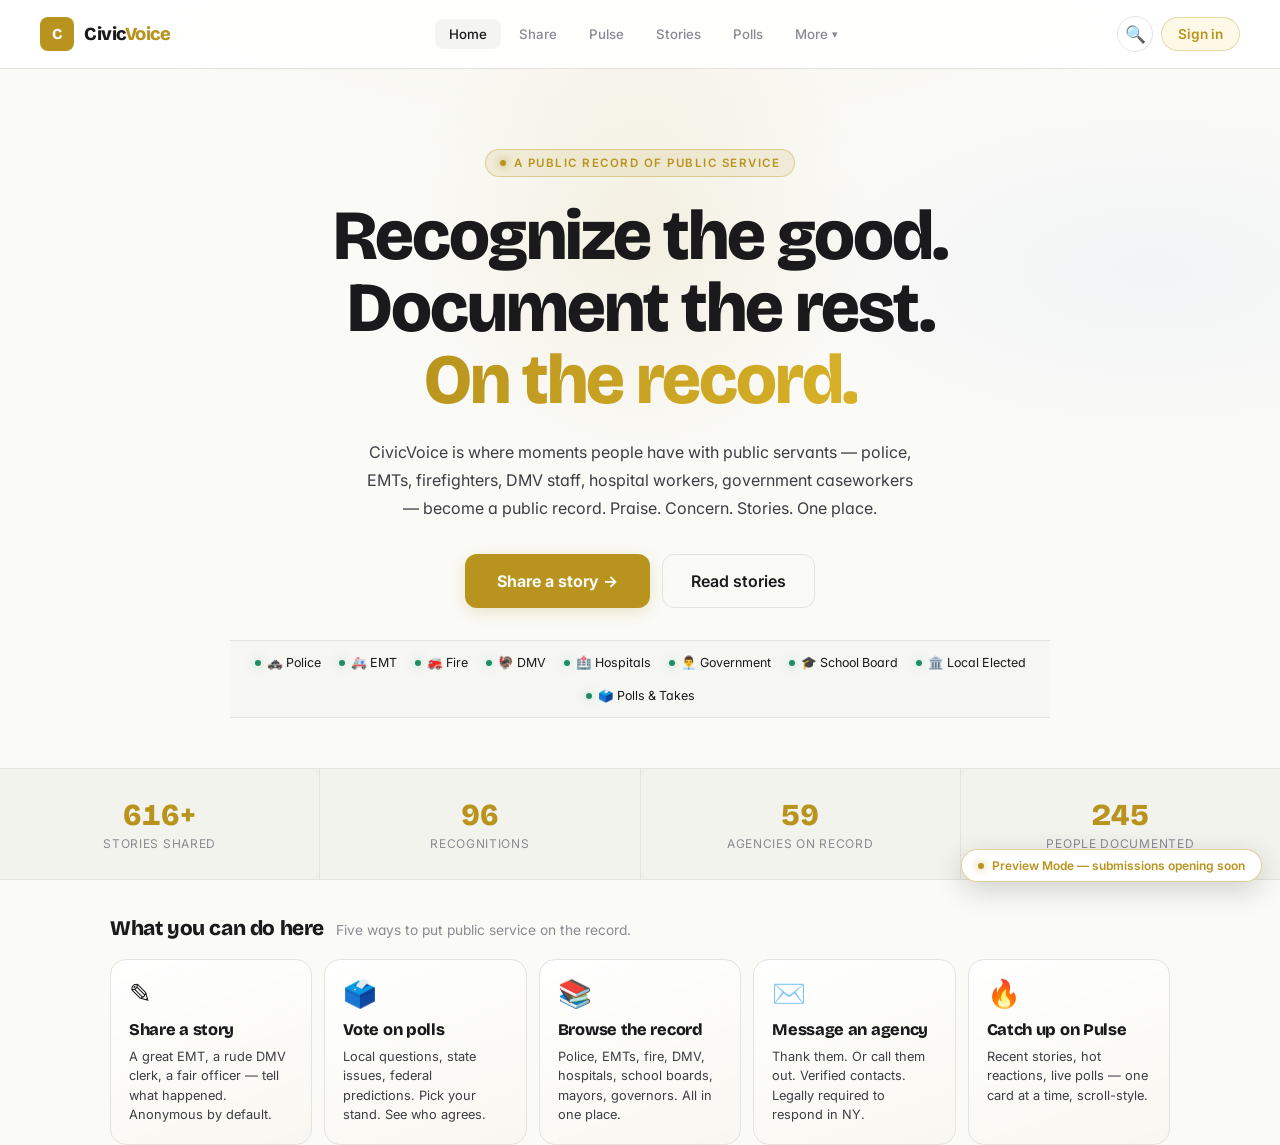
==== commit 142aee17: "v61 — Trimmed home page per user feedback: removed Coming Soon chips + Three-things-that-make-CivicV" ====
--- a/frontend/index.html
+++ b/frontend/index.html
@@ -244,10 +244,6 @@
       <span class="cs-item live"><span class="cs-dot live"></span>&#127891; School Board</span>
       <span class="cs-item live"><span class="cs-dot live"></span>&#127963;&#65039; Local Elected</span>
       <span class="cs-item live"><span class="cs-dot live"></span>&#128499;&#65039; Polls &amp; Takes</span>
-      <span class="cs-item" onclick="openNotifyMe('Stories near me','near-me')" style="cursor:pointer;opacity:0.7;"><span class="cs-dot"></span>&#128205; Stories near me &middot; <em>soon</em></span>
-      <span class="cs-item" onclick="openNotifyMe('Verified by photo / badge','verified-photo')" style="cursor:pointer;opacity:0.7;"><span class="cs-dot"></span>&#128737;&#65039; Verified by photo &middot; <em>soon</em></span>
-      <span class="cs-item" onclick="openNotifyMe('Translate stories','translate')" style="cursor:pointer;opacity:0.7;"><span class="cs-dot"></span>&#127757; Translate stories &middot; <em>soon</em></span>
-      <span class="cs-item" onclick="openNotifyMe('Live town hall stream','town-hall')" style="cursor:pointer;opacity:0.7;"><span class="cs-dot"></span>&#127908; Town hall live &middot; <em>soon</em></span>
     </div>
   </div>
 
@@ -293,33 +289,6 @@
     </div>
   </div>
 
-  <!-- THREE FEATURES — formerly "where this is going" — NOW LIVE -->
-  <div class="vision-rail">
-    <div class="vision-rail-head">
-      <h3>Three things that make CivicVoice different</h3>
-      <span class="vr-sub">All live. All on the public record.</span>
-    </div>
-    <div class="vision-rail-grid">
-      <button class="vr-card" onclick="nav('orgs')">
-        <div class="vr-icon">&#9993;&#65039;</div>
-        <div class="vr-title">Agency review-request links</div>
-        <div class="vr-desc">After a 911 call, ER visit, or DMV appointment, agencies send a one-tap anonymous review link &mdash; like Google Reviews, for public service.</div>
-        <span class="vr-pill" style="background:rgba(31,140,95,0.1);color:var(--green);border-color:rgba(31,140,95,0.3);">&#9679; LIVE for agencies</span>
-      </button>
-      <button class="vr-card" onclick="nav('officers')">
-        <div class="vr-icon">&#127963;&#65039;</div>
-        <div class="vr-title">State + Federal officials</div>
-        <div class="vr-desc">Governor, senators, congress, AG &mdash; same record as the local officer. Every public servant, top to bottom, accountable in one place.</div>
-        <span class="vr-pill" style="background:rgba(31,140,95,0.1);color:var(--green);border-color:rgba(31,140,95,0.3);">&#9679; LIVE · 7 profiles</span>
-      </button>
-      <button class="vr-card" onclick="nav('polls')">
-        <div class="vr-icon">&#128221;</div>
-        <div class="vr-title">Rate legislation &amp; board votes</div>
-        <div class="vr-desc">Not just people &mdash; the decisions. School board votes, ballot measures, state bills, federal legislation. With source links built in.</div>
-        <span class="vr-pill" style="background:rgba(31,140,95,0.1);color:var(--green);border-color:rgba(31,140,95,0.3);">&#9679; LIVE · 5 bills</span>
-      </button>
-    </div>
-  </div>
 </section>
 
 <!-- SHARE A MOMENT — story-first, role-adaptive civic record -->
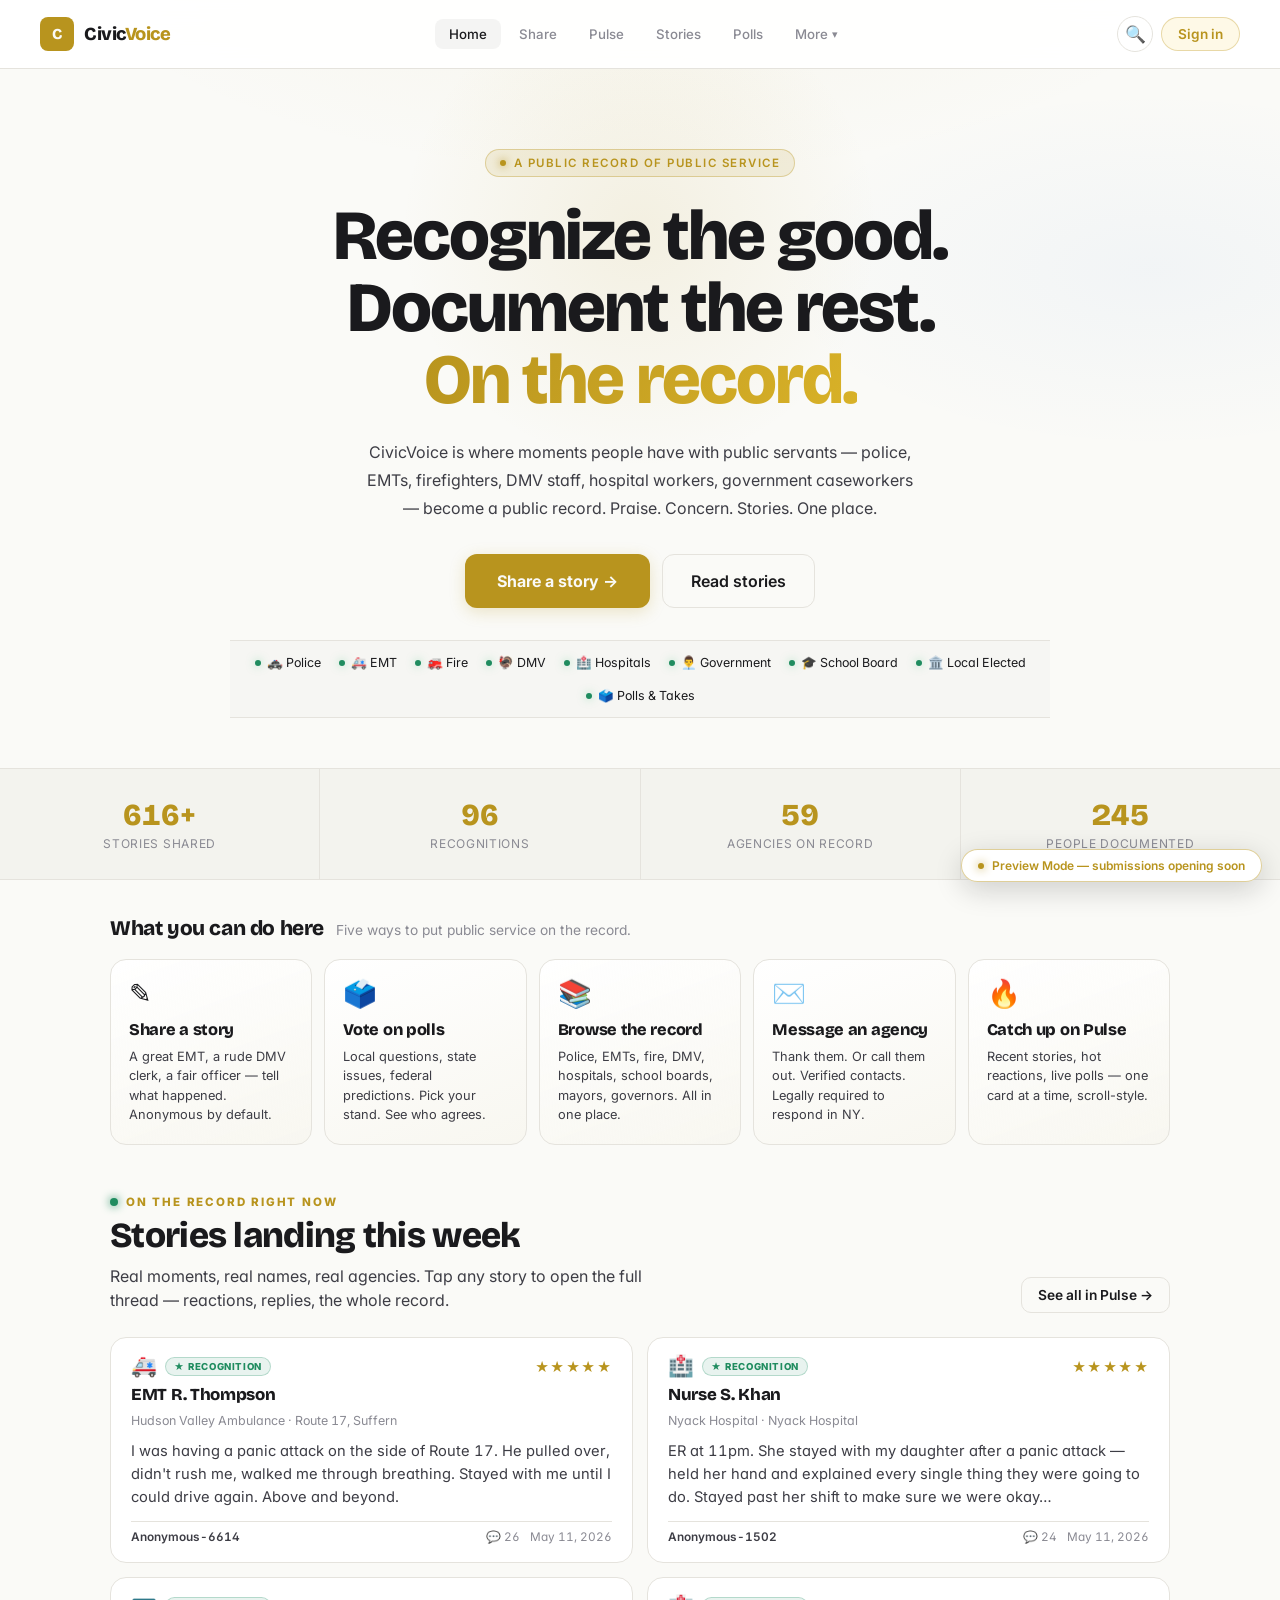
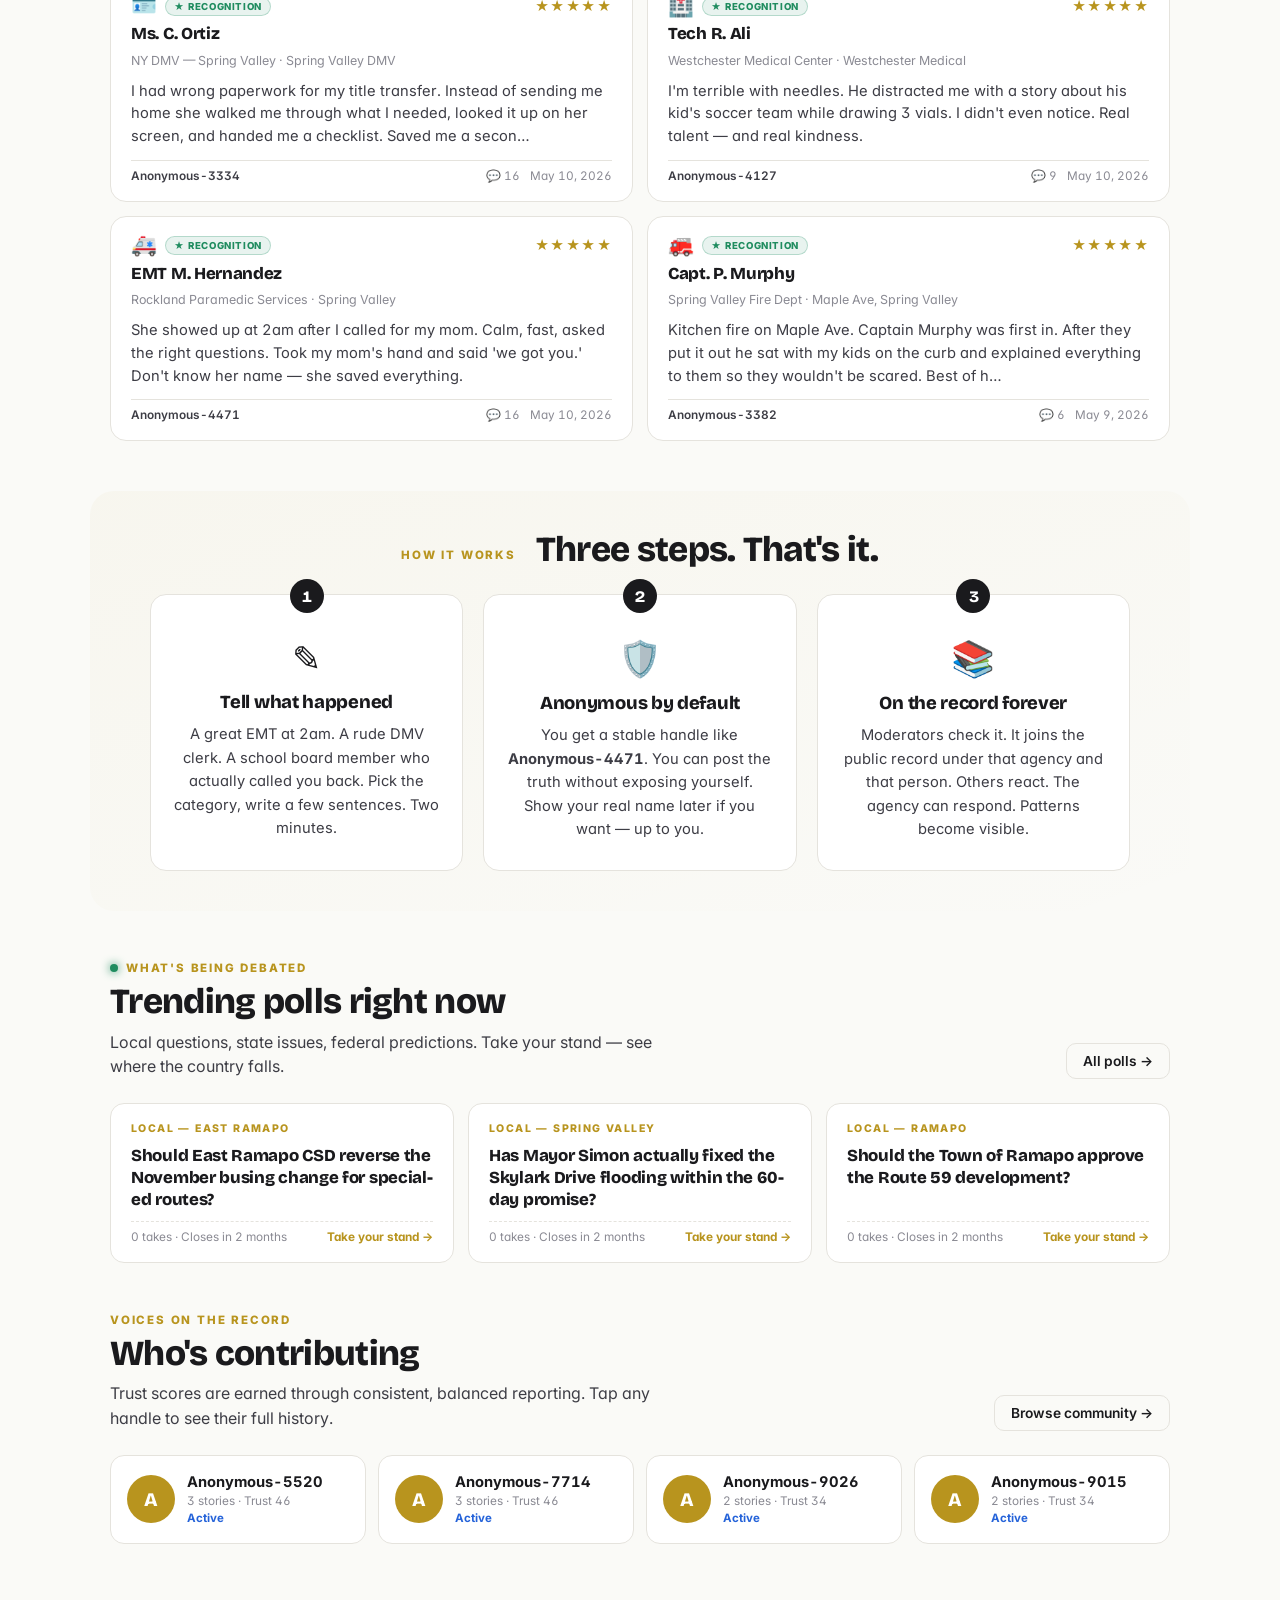
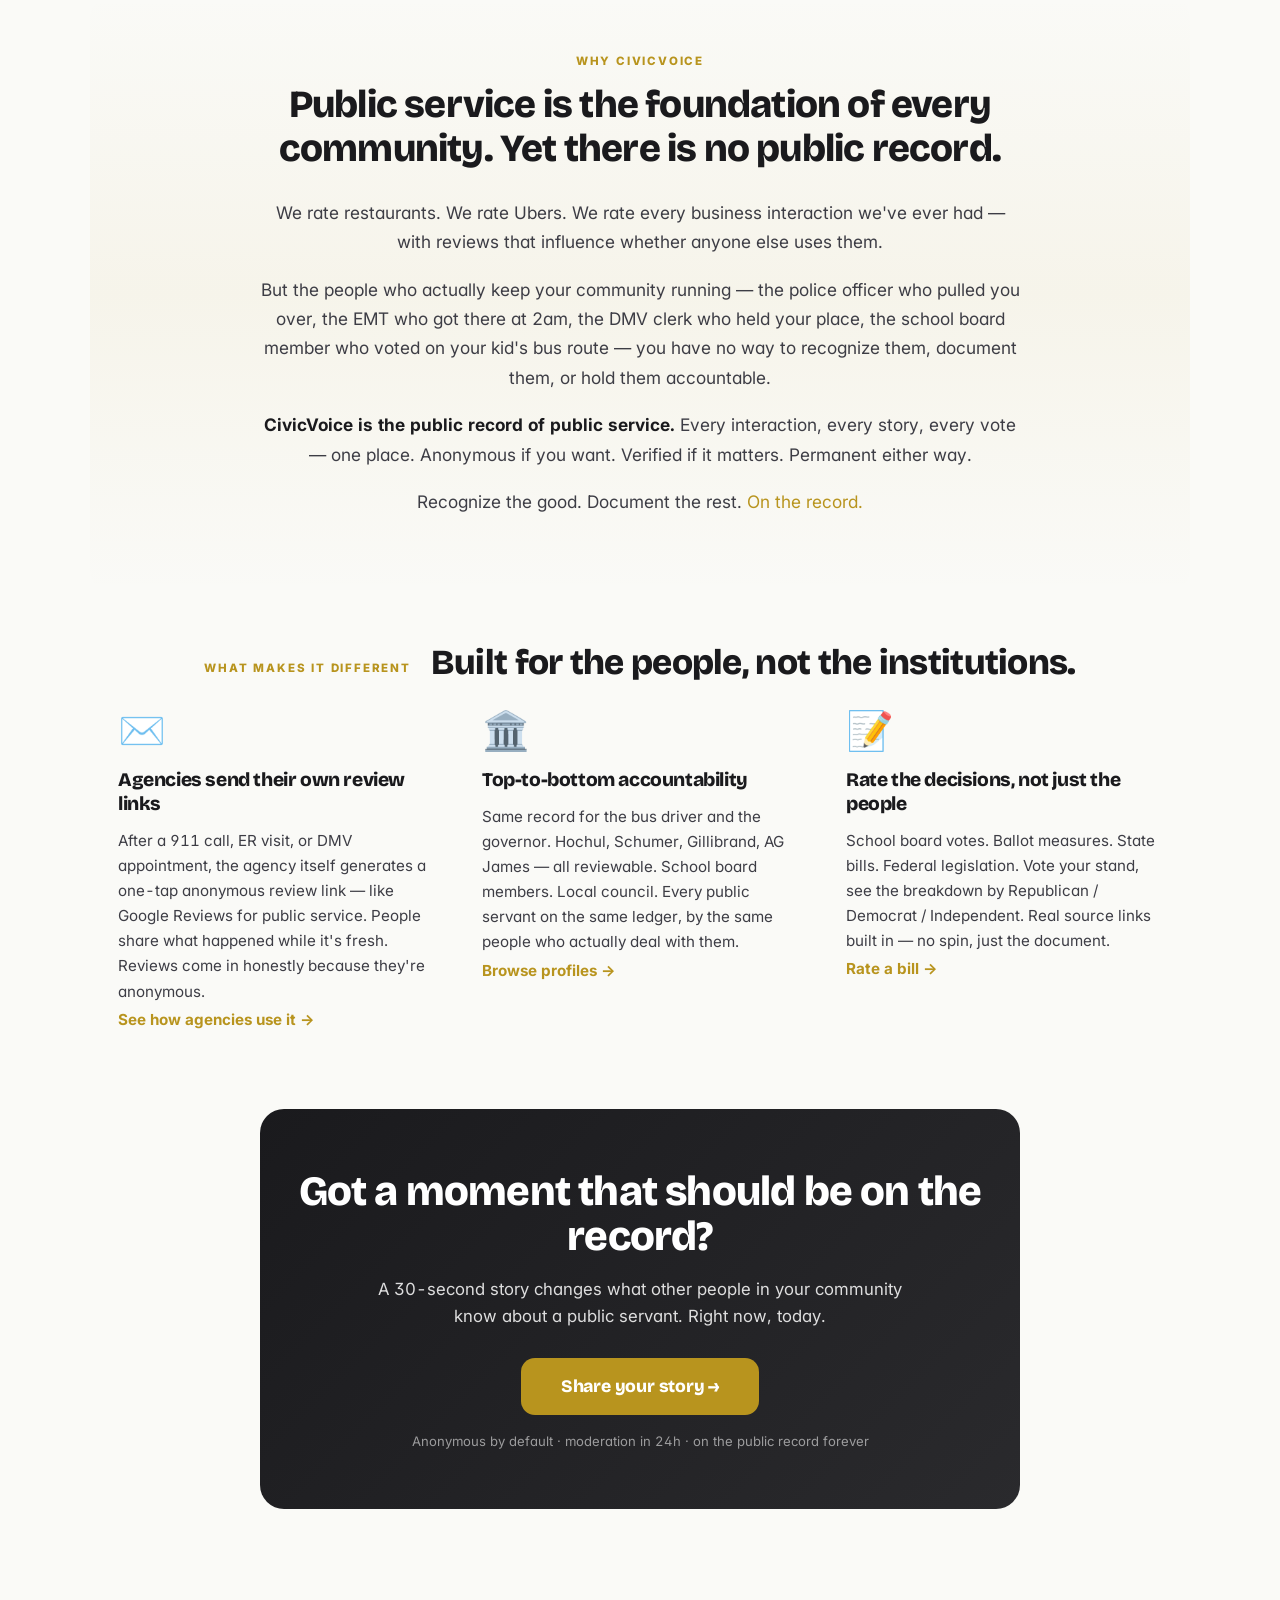
==== commit da9ac7a0: "v63 — Real long-scroll homepage (was: app-shell ad). Your advisor was right. YOUR FEEDBACK: "Home pa" ====
--- a/frontend/index.html
+++ b/frontend/index.html
@@ -127,13 +127,13 @@
 <!-- Persistent escape pill (phone only, shown when on Pulse — no matter how deep you've scrolled) -->
 <button class="pulse-escape" onclick="nav('home');" aria-label="Back to home">&larr; Home</button>
 
-<!-- BOTTOM TAB BAR — phone only. Native-app one-tap nav between primary surfaces. -->
+<!-- BOTTOM TAB BAR — phone only. Share (+) centered, 2 tabs each side. -->
 <nav class="bottom-tabs" id="bottomTabs" aria-label="Primary navigation">
   <button class="bt-tab" data-bt="home"     onclick="nav('home')"     aria-label="Home"><span class="bt-icon">&#127968;</span><span class="bt-label">Home</span></button>
+  <button class="bt-tab" data-bt="officers" onclick="nav('officers')" aria-label="Stories"><span class="bt-icon">&#128218;</span><span class="bt-label">Stories</span></button>
   <button class="bt-tab bt-cta" data-bt="share" onclick="nav('share')" aria-label="Share a story"><span class="bt-cta-circle">&#43;</span><span class="bt-label">Share</span></button>
+  <button class="bt-tab" data-bt="polls"    onclick="nav('polls')"    aria-label="Polls"><span class="bt-icon">&#128499;&#65039;</span><span class="bt-label">Polls</span></button>
   <button class="bt-tab" data-bt="pulse"    onclick="nav('pulse')"    aria-label="Pulse"><span class="bt-icon">&#128293;</span><span class="bt-label">Pulse</span></button>
-  <button class="bt-tab" data-bt="polls"    onclick="nav('polls')"    aria-label="Polls"><span class="bt-icon">&#128499;&#65039;</span><span class="bt-label">Polls</span></button>
-  <button class="bt-tab" data-bt="officers" onclick="nav('officers')" aria-label="Stories"><span class="bt-icon">&#128218;</span><span class="bt-label">Stories</span></button>
 </nav>
 
 <!-- GLOBAL SEARCH — Cmd+K style. Searches stories + polls + authors + agencies in one place. -->
@@ -286,6 +286,128 @@
         <div class="wycd-title">Catch up on Pulse</div>
         <div class="wycd-desc">Recent stories, hot reactions, live polls &mdash; one card at a time, scroll-style.</div>
       </button>
+    </div>
+  </div>
+
+  <!-- LIVE: stories landing right now. The headline content of the site, on the homepage. -->
+  <div class="home-section home-recent">
+    <div class="home-section-head">
+      <div>
+        <div class="hs-eyebrow"><span class="live-dot"></span>ON THE RECORD RIGHT NOW</div>
+        <h2 class="hs-title">Stories landing this week</h2>
+        <p class="hs-sub">Real moments, real names, real agencies. Tap any story to open the full thread &mdash; reactions, replies, the whole record.</p>
+      </div>
+      <button class="hs-see-all" onclick="nav('pulse')">See all in Pulse &rarr;</button>
+    </div>
+    <div id="homeRecentList" class="home-recent-grid"></div>
+  </div>
+
+  <!-- HOW IT WORKS — 3 simple steps, plain English -->
+  <div class="home-section home-how">
+    <div class="home-section-head center">
+      <div class="hs-eyebrow">HOW IT WORKS</div>
+      <h2 class="hs-title">Three steps. That's it.</h2>
+    </div>
+    <div class="how-grid">
+      <div class="how-card">
+        <div class="how-step">1</div>
+        <div class="how-icon">&#9998;&#65039;</div>
+        <div class="how-title">Tell what happened</div>
+        <div class="how-desc">A great EMT at 2am. A rude DMV clerk. A school board member who actually called you back. Pick the category, write a few sentences. Two minutes.</div>
+      </div>
+      <div class="how-card">
+        <div class="how-step">2</div>
+        <div class="how-icon">&#128737;&#65039;</div>
+        <div class="how-title">Anonymous by default</div>
+        <div class="how-desc">You get a stable handle like <strong>Anonymous-4471</strong>. You can post the truth without exposing yourself. Show your real name later if you want &mdash; up to you.</div>
+      </div>
+      <div class="how-card">
+        <div class="how-step">3</div>
+        <div class="how-icon">&#128218;</div>
+        <div class="how-title">On the record forever</div>
+        <div class="how-desc">Moderators check it. It joins the public record under that agency and that person. Others react. The agency can respond. Patterns become visible.</div>
+      </div>
+    </div>
+  </div>
+
+  <!-- LIVE TRENDING POLLS — preview from the Polls section -->
+  <div class="home-section home-trending-polls">
+    <div class="home-section-head">
+      <div>
+        <div class="hs-eyebrow"><span class="live-dot"></span>WHAT'S BEING DEBATED</div>
+        <h2 class="hs-title">Trending polls right now</h2>
+        <p class="hs-sub">Local questions, state issues, federal predictions. Take your stand &mdash; see where the country falls.</p>
+      </div>
+      <button class="hs-see-all" onclick="nav('polls')">All polls &rarr;</button>
+    </div>
+    <div id="homeTrendingPolls" class="home-polls-grid"></div>
+  </div>
+
+  <!-- VOICES — top contributors -->
+  <div class="home-section home-voices">
+    <div class="home-section-head">
+      <div>
+        <div class="hs-eyebrow">VOICES ON THE RECORD</div>
+        <h2 class="hs-title">Who's contributing</h2>
+        <p class="hs-sub">Trust scores are earned through consistent, balanced reporting. Tap any handle to see their full history.</p>
+      </div>
+      <button class="hs-see-all" onclick="nav('contributors')">Browse community &rarr;</button>
+    </div>
+    <div id="homeVoicesList" class="home-voices-grid"></div>
+  </div>
+
+  <!-- WHY CIVICVOICE — manifesto / explainer -->
+  <div class="home-section home-manifesto">
+    <div class="manifesto-inner">
+      <div class="hs-eyebrow center">WHY CIVICVOICE</div>
+      <h2 class="manifesto-title">Public service is the foundation of every community. Yet there is no public record.</h2>
+      <p class="manifesto-body">
+        We rate restaurants. We rate Ubers. We rate every business interaction we've ever had &mdash; with reviews that influence whether anyone else uses them.
+      </p>
+      <p class="manifesto-body">
+        But the people who actually keep your community running &mdash; the police officer who pulled you over, the EMT who got there at 2am, the DMV clerk who held your place, the school board member who voted on your kid's bus route &mdash; you have no way to recognize them, document them, or hold them accountable.
+      </p>
+      <p class="manifesto-body">
+        <strong>CivicVoice is the public record of public service.</strong> Every interaction, every story, every vote &mdash; one place. Anonymous if you want. Verified if it matters. Permanent either way.
+      </p>
+      <p class="manifesto-body">
+        Recognize the good. Document the rest. <em>On the record.</em>
+      </p>
+    </div>
+  </div>
+
+  <!-- WHAT MAKES IT DIFFERENT — the three live features, now as narrative not a rail -->
+  <div class="home-section home-features">
+    <div class="home-section-head center">
+      <div class="hs-eyebrow">WHAT MAKES IT DIFFERENT</div>
+      <h2 class="hs-title">Built for the people, not the institutions.</h2>
+    </div>
+    <div class="features-grid">
+      <div class="feature-block">
+        <div class="feature-icon">&#9993;&#65039;</div>
+        <h3 class="feature-title">Agencies send their own review links</h3>
+        <p class="feature-body">After a 911 call, ER visit, or DMV appointment, the agency itself generates a one-tap anonymous review link &mdash; like Google Reviews for public service. People share what happened while it's fresh. Reviews come in honestly because they're anonymous. <button class="feature-link" onclick="nav('orgs')">See how agencies use it &rarr;</button></p>
+      </div>
+      <div class="feature-block">
+        <div class="feature-icon">&#127963;&#65039;</div>
+        <h3 class="feature-title">Top-to-bottom accountability</h3>
+        <p class="feature-body">Same record for the bus driver and the governor. Hochul, Schumer, Gillibrand, AG James &mdash; all reviewable. School board members. Local council. Every public servant on the same ledger, by the same people who actually deal with them. <button class="feature-link" onclick="nav('officers')">Browse profiles &rarr;</button></p>
+      </div>
+      <div class="feature-block">
+        <div class="feature-icon">&#128221;</div>
+        <h3 class="feature-title">Rate the decisions, not just the people</h3>
+        <p class="feature-body">School board votes. Ballot measures. State bills. Federal legislation. Vote your stand, see the breakdown by Republican / Democrat / Independent. Real source links built in &mdash; no spin, just the document. <button class="feature-link" onclick="nav('polls')">Rate a bill &rarr;</button></p>
+      </div>
+    </div>
+  </div>
+
+  <!-- FINAL CTA — biggest button on the page -->
+  <div class="home-section home-final-cta">
+    <div class="final-cta-inner">
+      <h2 class="final-cta-title">Got a moment that should be on the record?</h2>
+      <p class="final-cta-sub">A 30-second story changes what other people in your community know about a public servant. Right now, today.</p>
+      <button class="final-cta-btn" onclick="nav('share')">Share your story &rarr;</button>
+      <div class="final-cta-meta">Anonymous by default &middot; moderation in 24h &middot; on the public record forever</div>
     </div>
   </div>
 
--- a/frontend/styles.css
+++ b/frontend/styles.css
@@ -953,6 +953,114 @@
 .oc-claim-note{font-size:0.8rem;color:var(--light);line-height:1.5;padding:10px 12px;background:var(--bg2);border-radius:10px;margin-top:4px;}
 .oc-claim-note strong{color:var(--accent);}
 
+/* ─── Long-scroll homepage sections — magazine-style ─── */
+
+/* Shared section frame */
+.home-section{max-width:1100px;margin:50px auto 0;padding:0 20px;}
+.home-section-head{display:flex;align-items:flex-end;justify-content:space-between;gap:20px;margin-bottom:24px;flex-wrap:wrap;}
+.home-section-head.center{justify-content:center;text-align:center;}
+.hs-eyebrow{font-size:0.72rem;text-transform:uppercase;letter-spacing:1.8px;color:var(--accent);font-weight:800;margin-bottom:8px;display:flex;align-items:center;gap:8px;}
+.hs-eyebrow .live-dot{display:inline-block;width:8px;height:8px;border-radius:50%;background:var(--green);box-shadow:0 0 10px var(--green);animation:pulse 2s infinite;}
+.hs-title{font-family:'Bricolage Grotesque','Syne',sans-serif;font-size:clamp(1.6rem,3vw,2.2rem);font-weight:800;color:var(--ink);letter-spacing:-0.7px;line-height:1.1;}
+.hs-sub{font-size:1rem;color:var(--light);margin-top:8px;max-width:580px;line-height:1.55;}
+.hs-see-all{background:transparent;border:1px solid var(--border);color:var(--ink);font-family:inherit;font-weight:600;font-size:0.86rem;padding:9px 16px;border-radius:10px;cursor:pointer;transition:all 0.18s;white-space:nowrap;}
+.hs-see-all:hover{background:var(--accent-soft);border-color:rgba(184,148,30,0.5);color:var(--accent);}
+
+/* RECENT STORIES — 2-col grid on desktop, 1-col on phone */
+.home-recent-grid{display:grid;grid-template-columns:repeat(2,1fr);gap:14px;}
+.hr-card{background:var(--card);border:1px solid var(--border);border-radius:16px;padding:18px 20px;cursor:pointer;transition:all 0.22s;display:flex;flex-direction:column;gap:8px;}
+.hr-card:hover{border-color:rgba(184,148,30,0.4);transform:translateY(-2px);box-shadow:0 14px 36px rgba(15,15,19,0.08);}
+.hr-card-top{display:flex;align-items:center;gap:8px;}
+.hr-card-icon{font-size:1.3rem;line-height:1;}
+.hr-card-tag{font-size:0.6rem;font-weight:800;padding:3px 8px;border-radius:999px;letter-spacing:0.6px;text-transform:uppercase;}
+.hr-card-tag.pos{color:var(--green);background:rgba(31,140,95,0.1);border:1px solid rgba(31,140,95,0.25);}
+.hr-card-tag.neg{color:var(--red);background:rgba(201,52,52,0.08);border:1px solid rgba(201,52,52,0.22);}
+.hr-card-stars{color:var(--accent);letter-spacing:1.5px;font-size:0.85rem;margin-left:auto;}
+.hr-card-name{font-family:'Bricolage Grotesque','Syne',sans-serif;font-weight:800;font-size:1.05rem;color:var(--ink);line-height:1.2;letter-spacing:-0.3px;}
+.hr-card-agency{font-size:0.78rem;color:var(--gray);}
+.hr-card-body{font-size:0.92rem;line-height:1.55;color:var(--light);margin:4px 0;}
+.hr-card-foot{display:flex;justify-content:space-between;align-items:center;padding-top:8px;border-top:1px solid var(--border);font-size:0.74rem;color:var(--gray);}
+.hr-card-author{font-weight:600;color:var(--light);}
+.hr-card-meta{display:flex;gap:10px;}
+
+/* HOW IT WORKS — 3-step cards */
+.home-how{background:linear-gradient(160deg, rgba(184,148,30,0.04), transparent);border-radius:24px;padding:40px 24px;}
+.how-grid{display:grid;grid-template-columns:repeat(3,1fr);gap:20px;max-width:980px;margin:0 auto;}
+.how-card{background:var(--card);border:1px solid var(--border);border-radius:16px;padding:28px 22px;text-align:center;position:relative;}
+.how-step{position:absolute;top:-16px;left:50%;transform:translateX(-50%);width:34px;height:34px;background:var(--ink);color:#fff;font-family:'Bricolage Grotesque','Syne',sans-serif;font-weight:800;font-size:1rem;border-radius:50%;display:flex;align-items:center;justify-content:center;letter-spacing:-0.5px;}
+.how-icon{font-size:2.2rem;margin:14px 0 12px;}
+.how-title{font-family:'Bricolage Grotesque','Syne',sans-serif;font-size:1.15rem;font-weight:800;color:var(--ink);margin-bottom:10px;letter-spacing:-0.3px;}
+.how-desc{font-size:0.92rem;line-height:1.6;color:var(--light);}
+
+/* TRENDING POLLS */
+.home-polls-grid{display:grid;grid-template-columns:repeat(3,1fr);gap:14px;}
+.hp-card{background:var(--card);border:1.5px solid var(--border);border-radius:14px;padding:18px 20px;cursor:pointer;transition:all 0.2s;display:flex;flex-direction:column;gap:10px;}
+.hp-card:hover{border-color:rgba(184,148,30,0.5);transform:translateY(-2px);box-shadow:0 14px 36px rgba(15,15,19,0.08);}
+.hp-card-cat{font-size:0.66rem;text-transform:uppercase;letter-spacing:1.4px;color:var(--accent);font-weight:800;}
+.hp-card-q{font-family:'Bricolage Grotesque','Syne',sans-serif;font-size:1.05rem;font-weight:800;color:var(--ink);line-height:1.3;letter-spacing:-0.3px;flex:1;}
+.hp-card-foot{display:flex;justify-content:space-between;align-items:center;padding-top:8px;border-top:1px dashed var(--border);font-size:0.74rem;}
+.hp-card-meta{color:var(--gray);}
+.hp-card-cta{color:var(--accent);font-weight:700;}
+
+/* VOICES */
+.home-voices-grid{display:grid;grid-template-columns:repeat(4,1fr);gap:12px;}
+.hv-card{background:var(--card);border:1px solid var(--border);border-radius:14px;padding:18px 16px;cursor:pointer;transition:all 0.2s;display:flex;align-items:center;gap:12px;}
+.hv-card:hover{border-color:rgba(184,148,30,0.4);transform:translateY(-2px);}
+.hv-avatar{width:48px;height:48px;border-radius:50%;background:var(--accent);color:#fff;font-family:'Bricolage Grotesque','Syne',sans-serif;font-weight:800;font-size:1.2rem;display:flex;align-items:center;justify-content:center;flex-shrink:0;}
+.hv-body{min-width:0;flex:1;}
+.hv-handle{font-weight:700;color:var(--ink);font-size:0.92rem;line-height:1.2;overflow:hidden;text-overflow:ellipsis;white-space:nowrap;}
+.hv-stats{font-size:0.74rem;color:var(--gray);margin-top:2px;}
+.hv-tier{font-size:0.72rem;font-weight:700;margin-top:3px;}
+
+/* MANIFESTO */
+.home-manifesto{background:linear-gradient(180deg, transparent, rgba(184,148,30,0.06), transparent);padding:60px 24px;border-radius:24px;}
+.manifesto-inner{max-width:760px;margin:0 auto;text-align:center;}
+.manifesto-title{font-family:'Bricolage Grotesque','Syne',sans-serif;font-size:clamp(1.6rem,3.2vw,2.4rem);font-weight:800;color:var(--ink);letter-spacing:-0.8px;line-height:1.15;margin:14px 0 28px;}
+.manifesto-body{font-size:1.08rem;line-height:1.7;color:var(--light);margin-bottom:18px;}
+.manifesto-body strong{color:var(--ink);font-weight:700;}
+.manifesto-body em{color:var(--accent);font-style:normal;}
+.hs-eyebrow.center{justify-content:center;}
+
+/* FEATURE BLOCKS — narrative, not cards */
+.features-grid{display:grid;grid-template-columns:repeat(3,1fr);gap:32px;max-width:1100px;margin:0 auto;}
+.feature-block{padding:0 8px;}
+.feature-icon{font-size:2.4rem;margin-bottom:14px;}
+.feature-title{font-family:'Bricolage Grotesque','Syne',sans-serif;font-size:1.2rem;font-weight:800;color:var(--ink);margin-bottom:12px;letter-spacing:-0.4px;line-height:1.25;}
+.feature-body{font-size:0.95rem;line-height:1.65;color:var(--light);}
+.feature-link{background:none;border:none;color:var(--accent);font-family:inherit;font-weight:700;font-size:0.95rem;cursor:pointer;padding:0;margin-top:6px;display:block;}
+.feature-link:hover{text-decoration:underline;text-underline-offset:3px;}
+
+/* FINAL CTA */
+.home-final-cta{margin:80px auto 100px;padding:0 20px;}
+.final-cta-inner{max-width:760px;margin:0 auto;text-align:center;background:linear-gradient(135deg, var(--ink) 0%, #2a2a2d 100%);color:#fff;border-radius:24px;padding:60px 36px;}
+.final-cta-title{font-family:'Bricolage Grotesque','Syne',sans-serif;font-size:clamp(1.8rem,3.5vw,2.6rem);font-weight:800;letter-spacing:-0.8px;line-height:1.1;margin-bottom:16px;}
+.final-cta-sub{font-size:1.05rem;line-height:1.6;color:rgba(255,255,255,0.85);margin-bottom:28px;max-width:540px;margin-left:auto;margin-right:auto;}
+.final-cta-btn{background:var(--accent);color:#fff;border:none;font-family:'Bricolage Grotesque','Syne',sans-serif;font-weight:800;font-size:1.1rem;padding:18px 40px;border-radius:14px;cursor:pointer;transition:all 0.2s;letter-spacing:-0.2px;}
+.final-cta-btn:hover{background:#d4ab2c;transform:translateY(-2px);box-shadow:0 12px 32px rgba(184,148,30,0.4);}
+.final-cta-meta{font-size:0.82rem;color:rgba(255,255,255,0.55);margin-top:18px;}
+
+/* RESPONSIVE — collapse to 1-col on phone, 2-col on tablet */
+@media(max-width:1024px){
+  .home-recent-grid,.home-polls-grid,.home-voices-grid{grid-template-columns:repeat(2,1fr);}
+  .how-grid,.features-grid{grid-template-columns:1fr;gap:24px;}
+}
+@media(max-width:700px){
+  .home-section{margin:36px auto 0;padding:0 14px;}
+  .home-section-head{margin-bottom:16px;}
+  .hs-title{font-size:1.4rem;}
+  .hs-sub{font-size:0.9rem;}
+  .home-recent-grid,.home-polls-grid,.home-voices-grid{grid-template-columns:1fr;gap:10px;}
+  .hr-card,.hp-card{padding:14px 16px;border-radius:12px;}
+  .hr-card-name{font-size:0.98rem;}
+  .home-how{padding:30px 16px;border-radius:18px;}
+  .how-card{padding:24px 18px;}
+  .home-manifesto{padding:40px 16px;}
+  .manifesto-body{font-size:0.96rem;}
+  .home-final-cta{margin:50px auto 70px;padding:0 14px;}
+  .final-cta-inner{padding:40px 22px;border-radius:18px;}
+  .final-cta-btn{font-size:1rem;padding:15px 30px;}
+}
+
 /* ─── "What you can do here" rail on home — 5 action cards ─── */
 .what-you-can-do{margin:36px auto 0;max-width:1100px;padding:0 20px;}
 .wycd-head{display:flex;align-items:baseline;gap:12px;margin-bottom:18px;flex-wrap:wrap;}
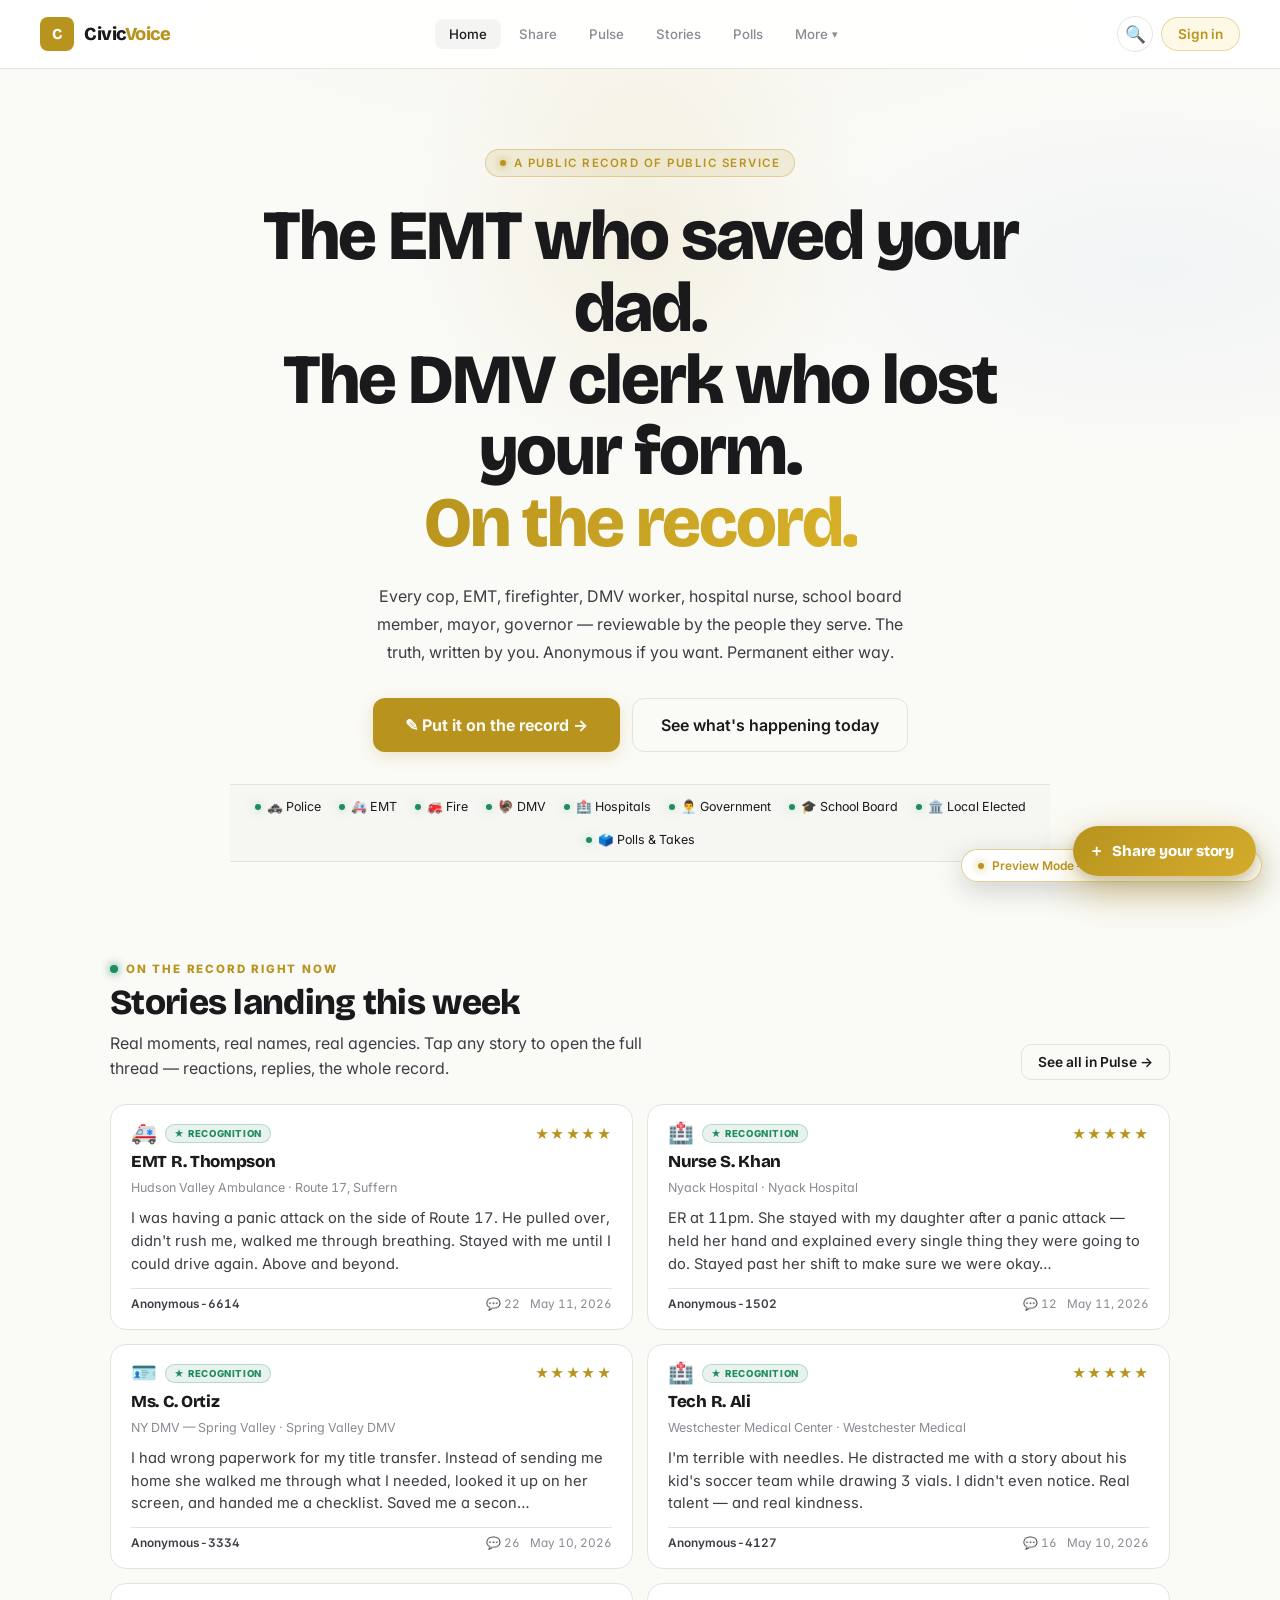
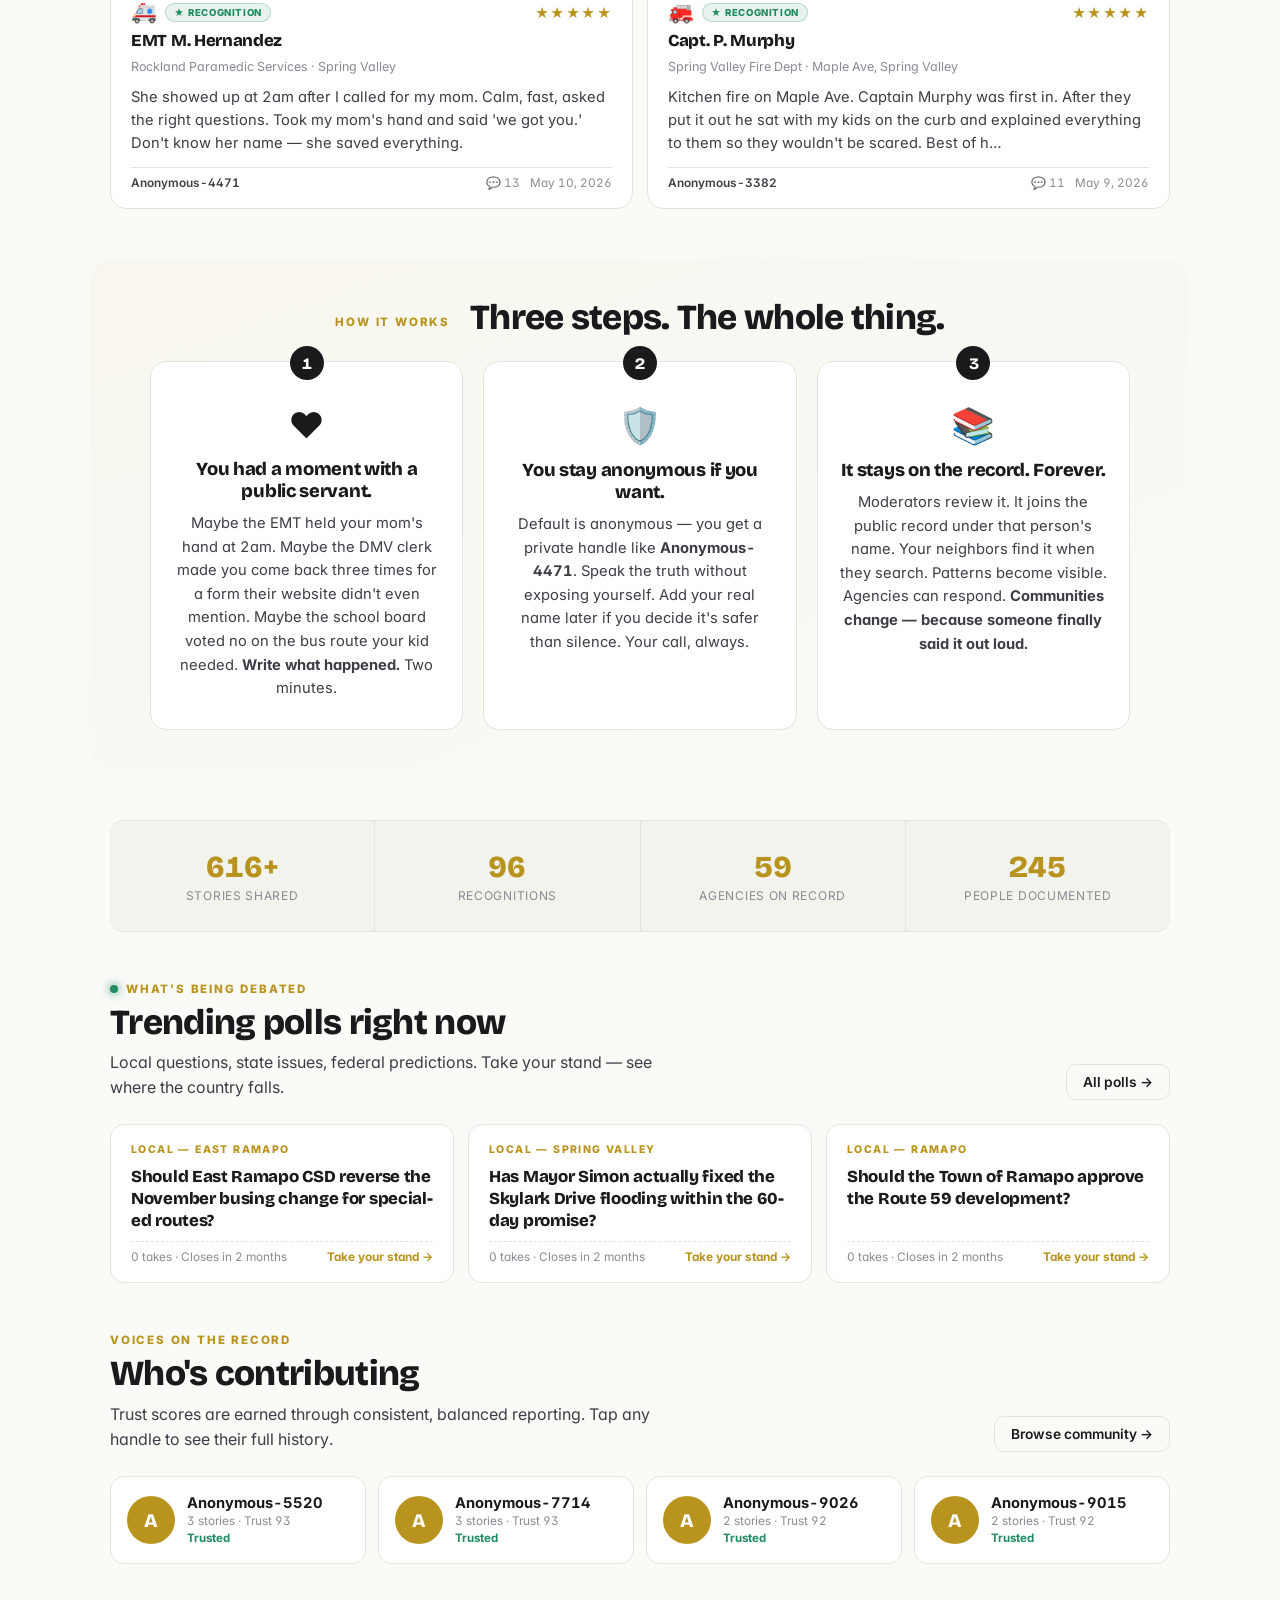
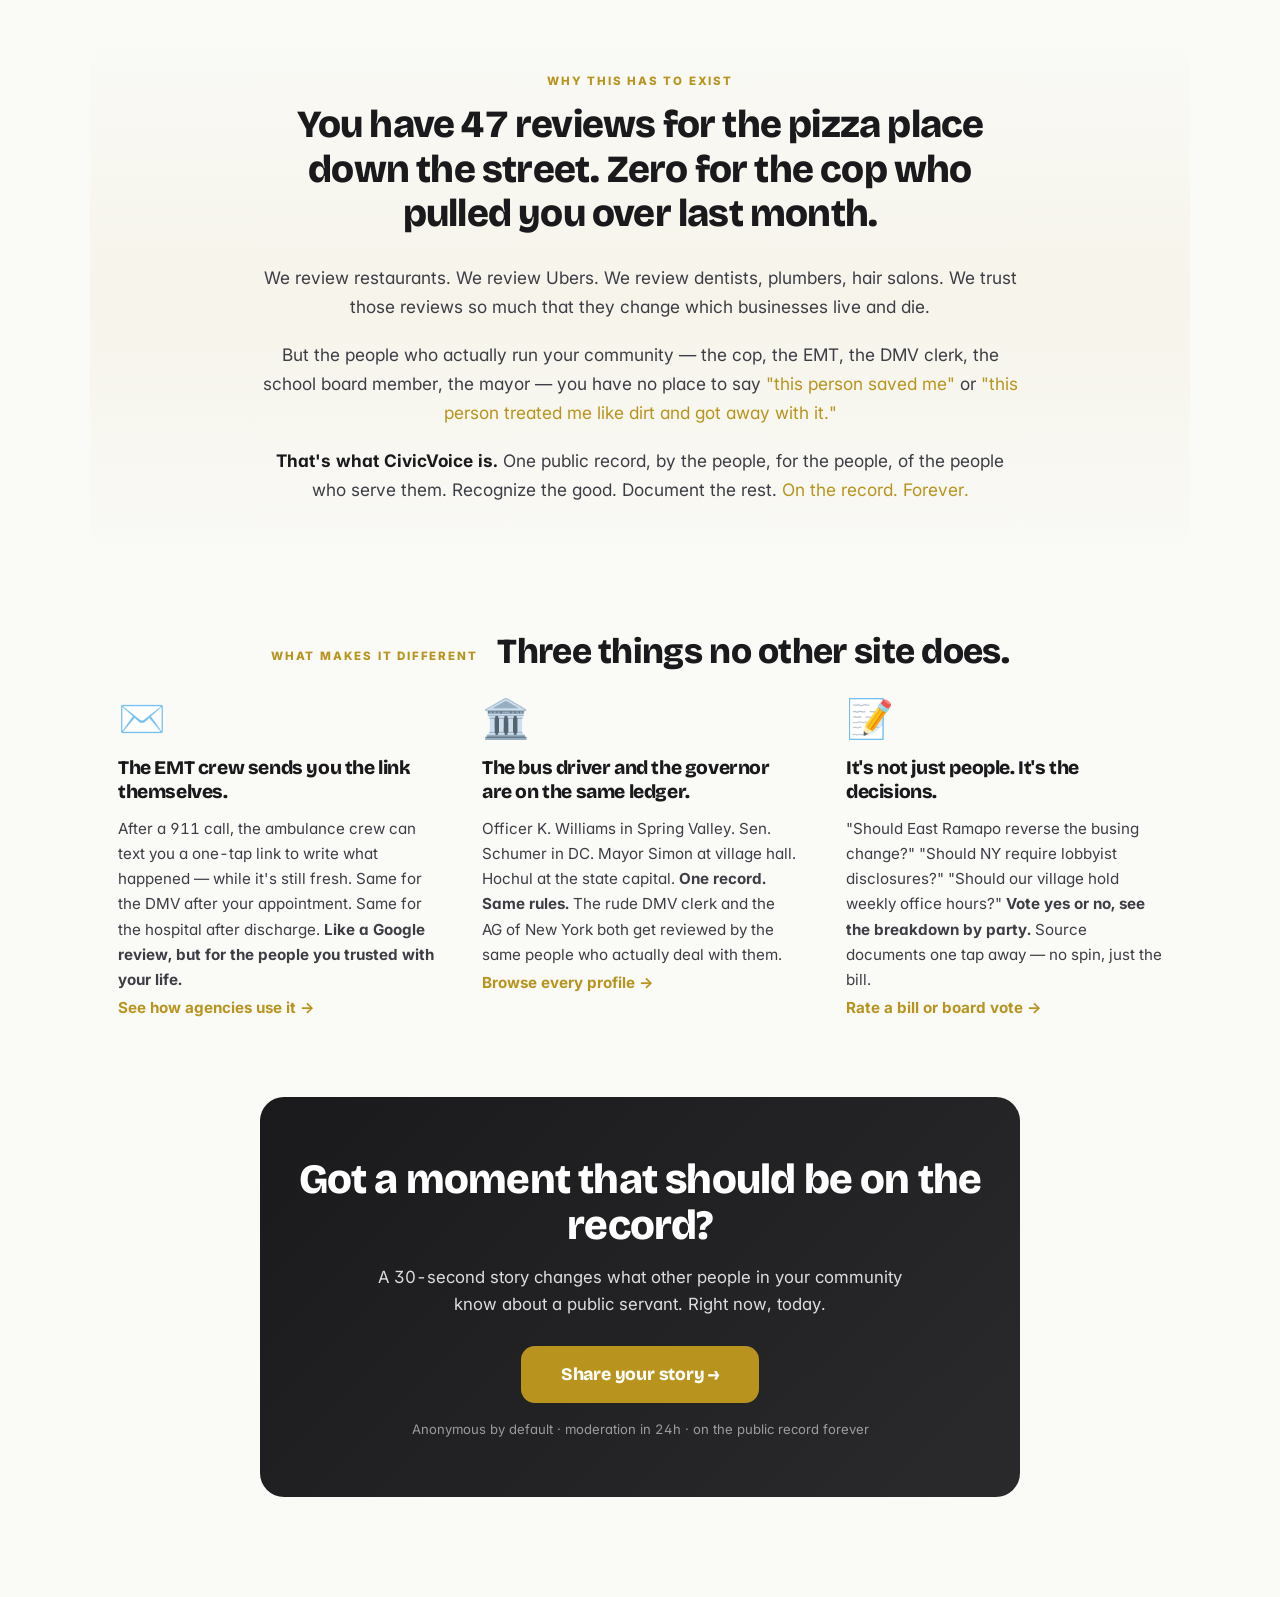
==== commit bf98445d: "v64 — Emotional rewrite + trust score 90-default + floating Share pill (your full feedback addressed" ====
--- a/frontend/index.html
+++ b/frontend/index.html
@@ -127,6 +127,12 @@
 <!-- Persistent escape pill (phone only, shown when on Pulse — no matter how deep you've scrolled) -->
 <button class="pulse-escape" onclick="nav('home');" aria-label="Back to home">&larr; Home</button>
 
+<!-- Floating "Share your story" pill — appears only on home page, follows the user while they scroll -->
+<button class="home-float-share" onclick="nav('share');" aria-label="Share your story">
+  <span class="hfs-plus">&#43;</span>
+  <span class="hfs-label">Share your story</span>
+</button>
+
 <!-- BOTTOM TAB BAR — phone only. Share (+) centered, 2 tabs each side. -->
 <nav class="bottom-tabs" id="bottomTabs" aria-label="Primary navigation">
   <button class="bt-tab" data-bt="home"     onclick="nav('home')"     aria-label="Home"><span class="bt-icon">&#127968;</span><span class="bt-label">Home</span></button>
@@ -228,11 +234,11 @@
 <section id="home" class="active">
   <div class="hero hero-plain">
     <div class="hero-eyebrow">A public record of public service</div>
-    <h1>Recognize the good.<br>Document the rest.<br><em>On the record.</em></h1>
-    <p class="hero-lead">CivicVoice is where moments people have with public servants &mdash; police, EMTs, firefighters, DMV staff, hospital workers, government caseworkers &mdash; become a public record. Praise. Concern. Stories. One place.</p>
+    <h1>The EMT who saved your dad.<br>The DMV clerk who lost your form.<br><em>On the record.</em></h1>
+    <p class="hero-lead">Every cop, EMT, firefighter, DMV worker, hospital nurse, school board member, mayor, governor &mdash; reviewable by the people they serve. The truth, written by you. Anonymous if you want. Permanent either way.</p>
     <div style="text-align:center;margin-bottom:32px;display:flex;gap:12px;justify-content:center;flex-wrap:wrap;">
-      <button class="btn-gold" style="font-size:1rem;padding:16px 32px;border-radius:12px;" onclick="nav('share')">Share a story &rarr;</button>
-      <button class="btn-ghost" style="font-size:1rem;padding:16px 28px;border-radius:12px;" onclick="nav('officers')">Read stories</button>
+      <button class="btn-gold" style="font-size:1rem;padding:16px 32px;border-radius:12px;" onclick="nav('share')">&#9998;&#65039; Put it on the record &rarr;</button>
+      <button class="btn-ghost" style="font-size:1rem;padding:16px 28px;border-radius:12px;" onclick="nav('pulse')">See what's happening today</button>
     </div>
     <div class="categories-strip">
       <span class="cs-item live"><span class="cs-dot live"></span>&#128659; Police</span>
@@ -247,47 +253,6 @@
     </div>
   </div>
 
-  <div class="stats-strip" id="statsStrip">
-    <div class="ss"><div class="ss-n" id="statMoments">&mdash;</div><div class="ss-l">Stories shared</div></div>
-    <div class="ss"><div class="ss-n" id="statRecognized">&mdash;</div><div class="ss-l">Recognitions</div></div>
-    <div class="ss"><div class="ss-n" id="statDepartments">&mdash;</div><div class="ss-l">Agencies on record</div></div>
-    <div class="ss"><div class="ss-n" id="statOfficers">&mdash;</div><div class="ss-l">People documented</div></div>
-  </div>
-
-  <!-- WHAT YOU CAN DO — clear, scannable list of actions a first-time visitor can take -->
-  <div class="what-you-can-do">
-    <div class="wycd-head">
-      <h3>What you can do here</h3>
-      <span class="wycd-sub">Five ways to put public service on the record.</span>
-    </div>
-    <div class="wycd-grid">
-      <button class="wycd-card" onclick="nav('share')">
-        <div class="wycd-icon">&#9998;&#65039;</div>
-        <div class="wycd-title">Share a story</div>
-        <div class="wycd-desc">A great EMT, a rude DMV clerk, a fair officer &mdash; tell what happened. Anonymous by default.</div>
-      </button>
-      <button class="wycd-card" onclick="nav('polls')">
-        <div class="wycd-icon">&#128499;&#65039;</div>
-        <div class="wycd-title">Vote on polls</div>
-        <div class="wycd-desc">Local questions, state issues, federal predictions. Pick your stand. See who agrees.</div>
-      </button>
-      <button class="wycd-card" onclick="nav('officers')">
-        <div class="wycd-icon">&#128218;</div>
-        <div class="wycd-title">Browse the record</div>
-        <div class="wycd-desc">Police, EMTs, fire, DMV, hospitals, school boards, mayors, governors. All in one place.</div>
-      </button>
-      <button class="wycd-card" onclick="nav('complaint')">
-        <div class="wycd-icon">&#9993;&#65039;</div>
-        <div class="wycd-title">Message an agency</div>
-        <div class="wycd-desc">Thank them. Or call them out. Verified contacts. Legally required to respond in NY.</div>
-      </button>
-      <button class="wycd-card" onclick="nav('pulse')">
-        <div class="wycd-icon">&#128293;</div>
-        <div class="wycd-title">Catch up on Pulse</div>
-        <div class="wycd-desc">Recent stories, hot reactions, live polls &mdash; one card at a time, scroll-style.</div>
-      </button>
-    </div>
-  </div>
 
   <!-- LIVE: stories landing right now. The headline content of the site, on the homepage. -->
   <div class="home-section home-recent">
@@ -302,31 +267,41 @@
     <div id="homeRecentList" class="home-recent-grid"></div>
   </div>
 
-  <!-- HOW IT WORKS — 3 simple steps, plain English -->
+  <!-- HOW IT WORKS — emotional, concrete, real moments -->
   <div class="home-section home-how">
     <div class="home-section-head center">
-      <div class="hs-eyebrow">HOW IT WORKS</div>
-      <h2 class="hs-title">Three steps. That's it.</h2>
+      <div class="hs-eyebrow center">HOW IT WORKS</div>
+      <h2 class="hs-title">Three steps. The whole thing.</h2>
     </div>
     <div class="how-grid">
       <div class="how-card">
         <div class="how-step">1</div>
-        <div class="how-icon">&#9998;&#65039;</div>
-        <div class="how-title">Tell what happened</div>
-        <div class="how-desc">A great EMT at 2am. A rude DMV clerk. A school board member who actually called you back. Pick the category, write a few sentences. Two minutes.</div>
+        <div class="how-icon">&#10084;&#65039;</div>
+        <div class="how-title">You had a moment with a public servant.</div>
+        <div class="how-desc">Maybe the EMT held your mom's hand at 2am. Maybe the DMV clerk made you come back three times for a form their website didn't even mention. Maybe the school board voted no on the bus route your kid needed. <strong>Write what happened.</strong> Two minutes.</div>
       </div>
       <div class="how-card">
         <div class="how-step">2</div>
         <div class="how-icon">&#128737;&#65039;</div>
-        <div class="how-title">Anonymous by default</div>
-        <div class="how-desc">You get a stable handle like <strong>Anonymous-4471</strong>. You can post the truth without exposing yourself. Show your real name later if you want &mdash; up to you.</div>
+        <div class="how-title">You stay anonymous if you want.</div>
+        <div class="how-desc">Default is anonymous &mdash; you get a private handle like <strong>Anonymous-4471</strong>. Speak the truth without exposing yourself. Add your real name later if you decide it's safer than silence. Your call, always.</div>
       </div>
       <div class="how-card">
         <div class="how-step">3</div>
         <div class="how-icon">&#128218;</div>
-        <div class="how-title">On the record forever</div>
-        <div class="how-desc">Moderators check it. It joins the public record under that agency and that person. Others react. The agency can respond. Patterns become visible.</div>
-      </div>
+        <div class="how-title">It stays on the record. Forever.</div>
+        <div class="how-desc">Moderators review it. It joins the public record under that person's name. Your neighbors find it when they search. Patterns become visible. Agencies can respond. <strong>Communities change &mdash; because someone finally said it out loud.</strong></div>
+      </div>
+    </div>
+  </div>
+
+  <!-- Stats — moved here, after How It Works (credibility AFTER the emotional pitch) -->
+  <div class="home-section home-stats-wrap">
+    <div class="stats-strip" id="statsStrip">
+      <div class="ss"><div class="ss-n" id="statMoments">&mdash;</div><div class="ss-l">Stories shared</div></div>
+      <div class="ss"><div class="ss-n" id="statRecognized">&mdash;</div><div class="ss-l">Recognitions</div></div>
+      <div class="ss"><div class="ss-n" id="statDepartments">&mdash;</div><div class="ss-l">Agencies on record</div></div>
+      <div class="ss"><div class="ss-n" id="statOfficers">&mdash;</div><div class="ss-l">People documented</div></div>
     </div>
   </div>
 
@@ -356,47 +331,44 @@
     <div id="homeVoicesList" class="home-voices-grid"></div>
   </div>
 
-  <!-- WHY CIVICVOICE — manifesto / explainer -->
+  <!-- WHY CIVICVOICE — tightened, more emotional, less corporate -->
   <div class="home-section home-manifesto">
     <div class="manifesto-inner">
-      <div class="hs-eyebrow center">WHY CIVICVOICE</div>
-      <h2 class="manifesto-title">Public service is the foundation of every community. Yet there is no public record.</h2>
+      <div class="hs-eyebrow center">WHY THIS HAS TO EXIST</div>
+      <h2 class="manifesto-title">You have 47 reviews for the pizza place down the street. Zero for the cop who pulled you over last month.</h2>
       <p class="manifesto-body">
-        We rate restaurants. We rate Ubers. We rate every business interaction we've ever had &mdash; with reviews that influence whether anyone else uses them.
+        We review restaurants. We review Ubers. We review dentists, plumbers, hair salons. We trust those reviews so much that they change which businesses live and die.
       </p>
       <p class="manifesto-body">
-        But the people who actually keep your community running &mdash; the police officer who pulled you over, the EMT who got there at 2am, the DMV clerk who held your place, the school board member who voted on your kid's bus route &mdash; you have no way to recognize them, document them, or hold them accountable.
+        But the people who actually run your community &mdash; the cop, the EMT, the DMV clerk, the school board member, the mayor &mdash; you have no place to say <em>"this person saved me"</em> or <em>"this person treated me like dirt and got away with it."</em>
       </p>
       <p class="manifesto-body">
-        <strong>CivicVoice is the public record of public service.</strong> Every interaction, every story, every vote &mdash; one place. Anonymous if you want. Verified if it matters. Permanent either way.
+        <strong>That's what CivicVoice is.</strong> One public record, by the people, for the people, of the people who serve them. Recognize the good. Document the rest. <em>On the record. Forever.</em>
       </p>
-      <p class="manifesto-body">
-        Recognize the good. Document the rest. <em>On the record.</em>
-      </p>
-    </div>
-  </div>
-
-  <!-- WHAT MAKES IT DIFFERENT — the three live features, now as narrative not a rail -->
+    </div>
+  </div>
+
+  <!-- WHAT MAKES IT DIFFERENT — concrete, no platitudes -->
   <div class="home-section home-features">
     <div class="home-section-head center">
-      <div class="hs-eyebrow">WHAT MAKES IT DIFFERENT</div>
-      <h2 class="hs-title">Built for the people, not the institutions.</h2>
+      <div class="hs-eyebrow center">WHAT MAKES IT DIFFERENT</div>
+      <h2 class="hs-title">Three things no other site does.</h2>
     </div>
     <div class="features-grid">
       <div class="feature-block">
         <div class="feature-icon">&#9993;&#65039;</div>
-        <h3 class="feature-title">Agencies send their own review links</h3>
-        <p class="feature-body">After a 911 call, ER visit, or DMV appointment, the agency itself generates a one-tap anonymous review link &mdash; like Google Reviews for public service. People share what happened while it's fresh. Reviews come in honestly because they're anonymous. <button class="feature-link" onclick="nav('orgs')">See how agencies use it &rarr;</button></p>
+        <h3 class="feature-title">The EMT crew sends you the link themselves.</h3>
+        <p class="feature-body">After a 911 call, the ambulance crew can text you a one-tap link to write what happened &mdash; while it's still fresh. Same for the DMV after your appointment. Same for the hospital after discharge. <strong>Like a Google review, but for the people you trusted with your life.</strong> <button class="feature-link" onclick="nav('orgs')">See how agencies use it &rarr;</button></p>
       </div>
       <div class="feature-block">
         <div class="feature-icon">&#127963;&#65039;</div>
-        <h3 class="feature-title">Top-to-bottom accountability</h3>
-        <p class="feature-body">Same record for the bus driver and the governor. Hochul, Schumer, Gillibrand, AG James &mdash; all reviewable. School board members. Local council. Every public servant on the same ledger, by the same people who actually deal with them. <button class="feature-link" onclick="nav('officers')">Browse profiles &rarr;</button></p>
+        <h3 class="feature-title">The bus driver and the governor are on the same ledger.</h3>
+        <p class="feature-body">Officer K. Williams in Spring Valley. Sen. Schumer in DC. Mayor Simon at village hall. Hochul at the state capital. <strong>One record. Same rules.</strong> The rude DMV clerk and the AG of New York both get reviewed by the same people who actually deal with them. <button class="feature-link" onclick="nav('officers')">Browse every profile &rarr;</button></p>
       </div>
       <div class="feature-block">
         <div class="feature-icon">&#128221;</div>
-        <h3 class="feature-title">Rate the decisions, not just the people</h3>
-        <p class="feature-body">School board votes. Ballot measures. State bills. Federal legislation. Vote your stand, see the breakdown by Republican / Democrat / Independent. Real source links built in &mdash; no spin, just the document. <button class="feature-link" onclick="nav('polls')">Rate a bill &rarr;</button></p>
+        <h3 class="feature-title">It's not just people. It's the decisions.</h3>
+        <p class="feature-body">"Should East Ramapo reverse the busing change?" "Should NY require lobbyist disclosures?" "Should our village hold weekly office hours?" <strong>Vote yes or no, see the breakdown by party.</strong> Source documents one tap away &mdash; no spin, just the bill. <button class="feature-link" onclick="nav('polls')">Rate a bill or board vote &rarr;</button></p>
       </div>
     </div>
   </div>
--- a/frontend/styles.css
+++ b/frontend/styles.css
@@ -953,6 +953,20 @@
 .oc-claim-note{font-size:0.8rem;color:var(--light);line-height:1.5;padding:10px 12px;background:var(--bg2);border-radius:10px;margin-top:4px;}
 .oc-claim-note strong{color:var(--accent);}
 
+/* ─── Floating "Share your story" pill (home page only, follows user while they scroll) ─── */
+.home-float-share{display:none;position:fixed;bottom:24px;right:24px;z-index:540;background:linear-gradient(135deg, var(--accent), #d4ab2c);color:#fff;border:none;border-radius:999px;padding:14px 22px 14px 18px;font-family:'Bricolage Grotesque','Syne',sans-serif;font-weight:800;font-size:0.94rem;cursor:pointer;align-items:center;gap:10px;box-shadow:0 14px 40px rgba(184,148,30,0.45), 0 4px 12px rgba(15,15,19,0.18);transition:transform 0.2s, box-shadow 0.2s;letter-spacing:-0.2px;}
+.home-float-share:hover{transform:translateY(-3px) scale(1.03);box-shadow:0 20px 50px rgba(184,148,30,0.55), 0 6px 16px rgba(15,15,19,0.22);}
+.home-float-share .hfs-plus{font-size:1.4rem;line-height:1;font-weight:400;}
+body.on-home .home-float-share{display:inline-flex;}
+@media(max-width:700px){
+  .home-float-share{bottom:96px;right:18px;padding:12px 18px 12px 14px;font-size:0.86rem;}
+  .home-float-share .hfs-plus{font-size:1.2rem;}
+}
+
+/* Stats now sit inside a home-section wrapper — center + give breathing room */
+.home-stats-wrap{max-width:1100px;margin:30px auto 0;padding:0 20px;}
+.home-stats-wrap .stats-strip{border-radius:14px;}
+
 /* ─── Long-scroll homepage sections — magazine-style ─── */
 
 /* Shared section frame */
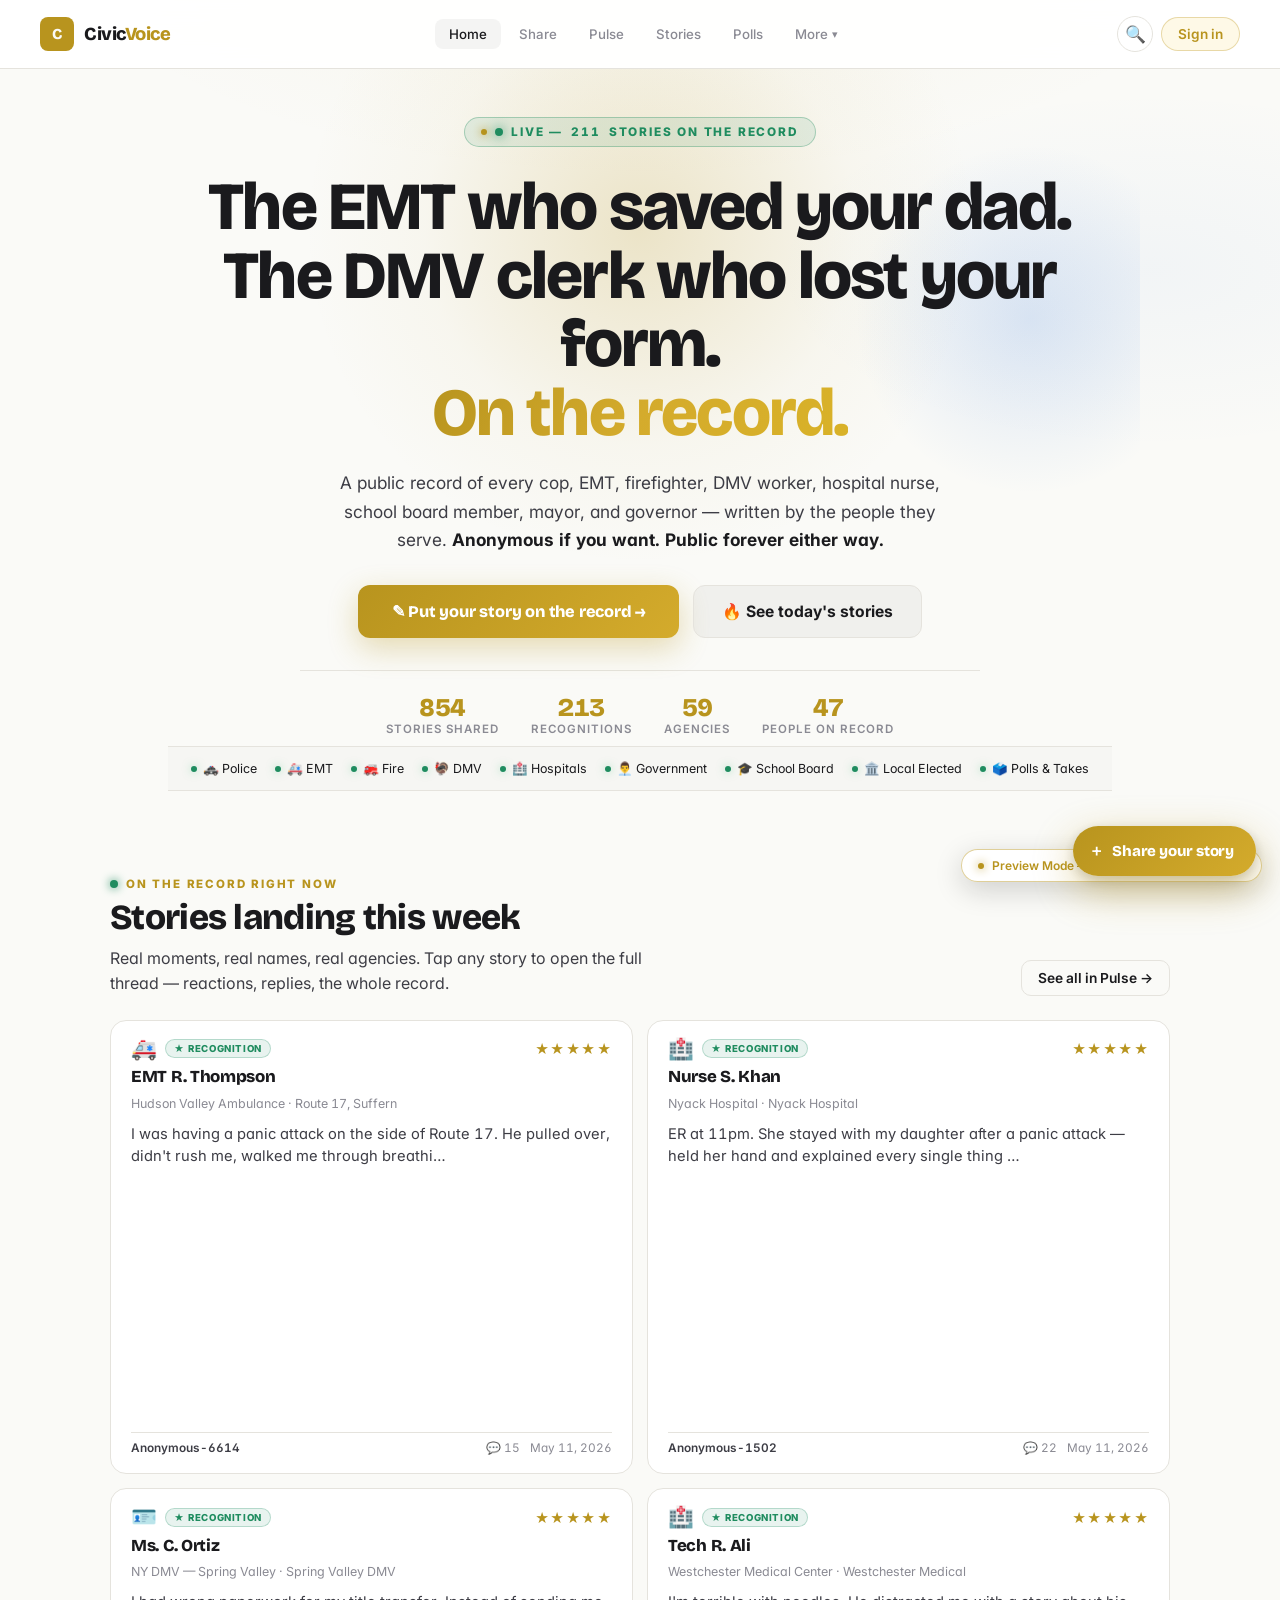
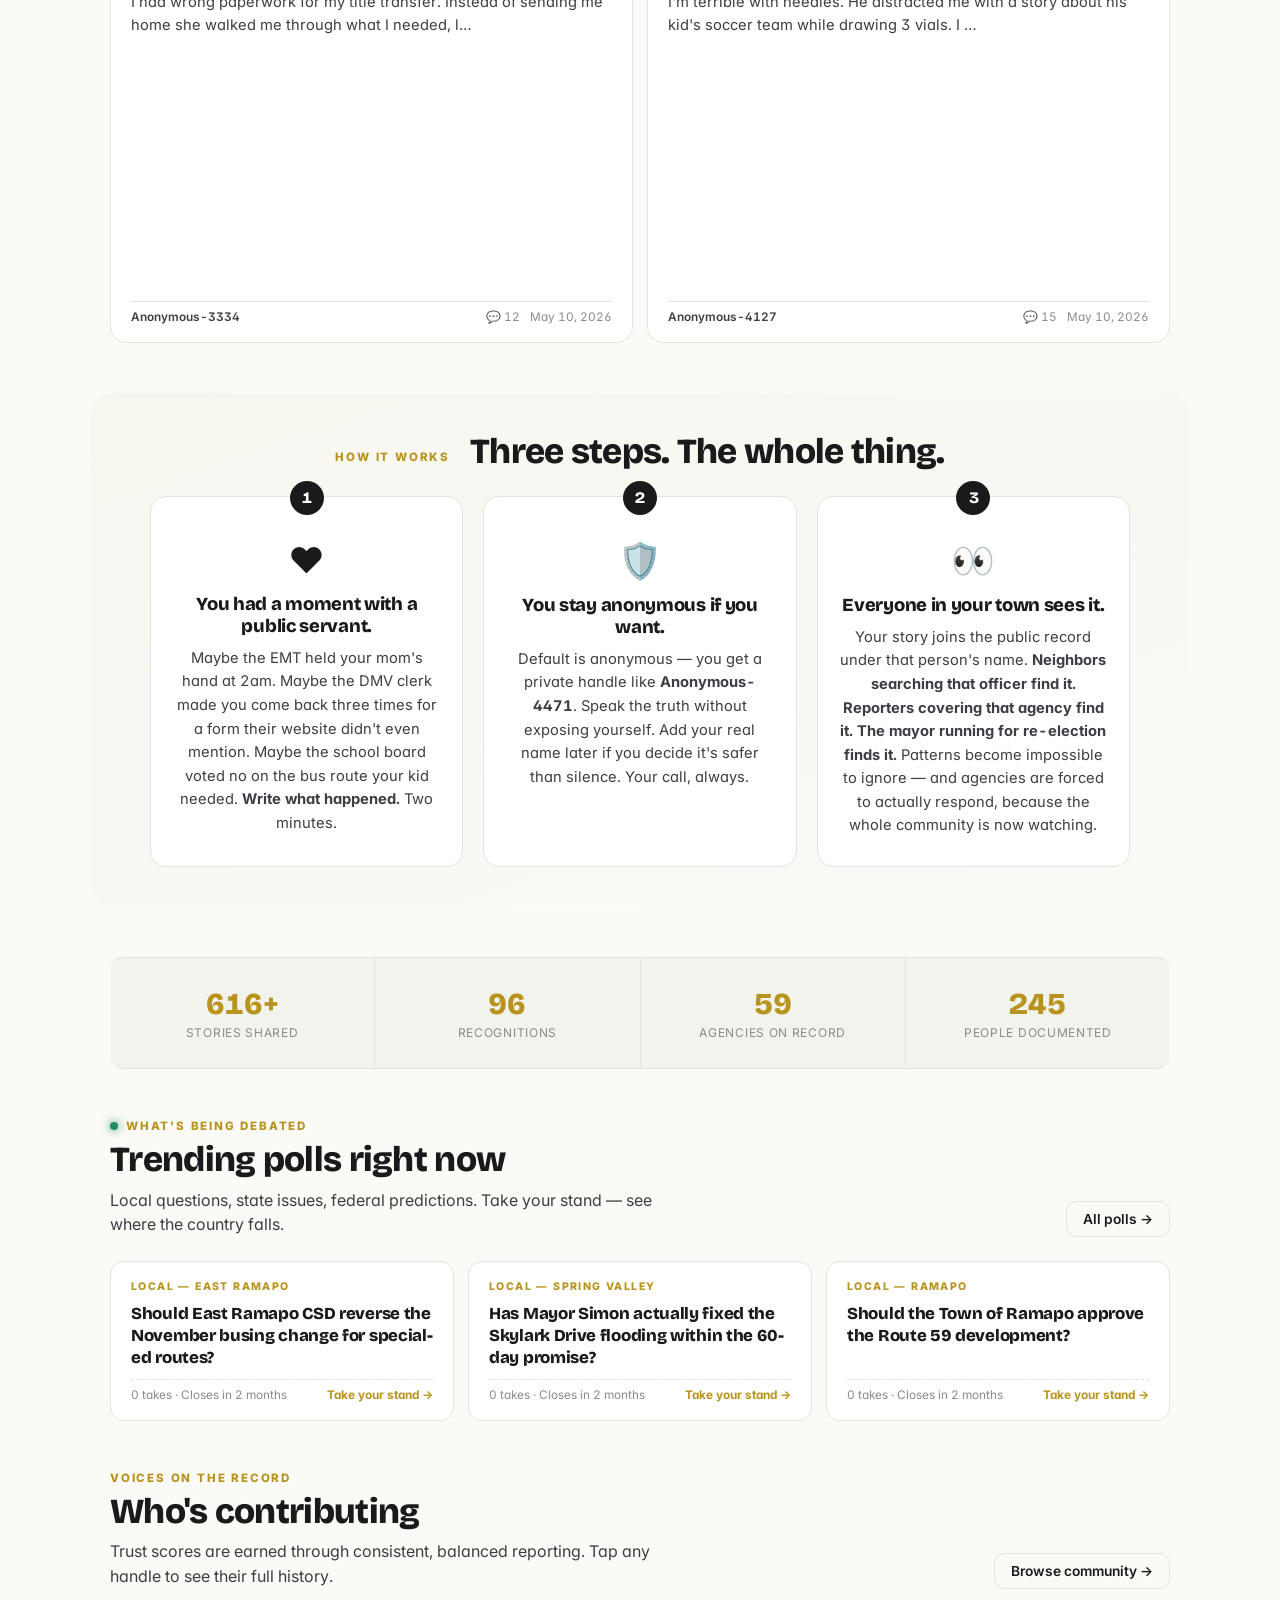
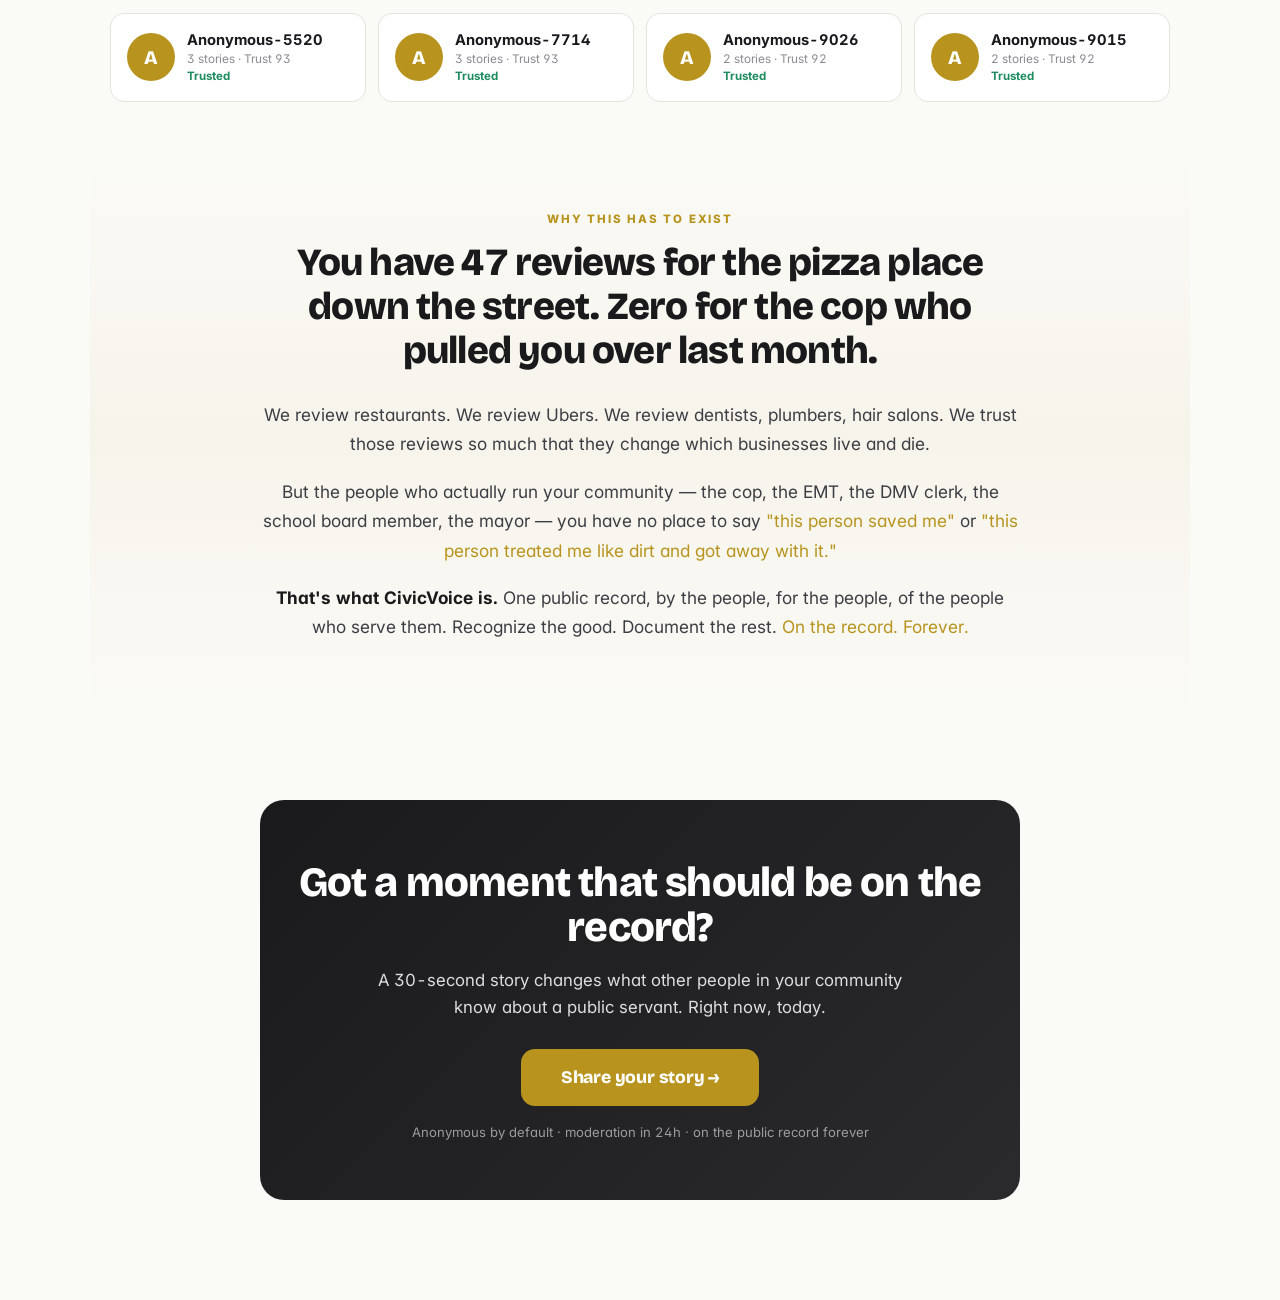
==== commit 181735d5: "v65 — Bold hero + 4 square stories + step-3 visibility emphasis + features removed + phone box compa" ====
--- a/frontend/index.html
+++ b/frontend/index.html
@@ -232,13 +232,19 @@
 
 <!-- HOME -->
 <section id="home" class="active">
-  <div class="hero hero-plain">
-    <div class="hero-eyebrow">A public record of public service</div>
+  <div class="hero hero-bold">
+    <div class="hero-eyebrow"><span class="live-dot"></span>LIVE — <span id="heroLiveCount">211</span> STORIES ON THE RECORD</div>
     <h1>The EMT who saved your dad.<br>The DMV clerk who lost your form.<br><em>On the record.</em></h1>
-    <p class="hero-lead">Every cop, EMT, firefighter, DMV worker, hospital nurse, school board member, mayor, governor &mdash; reviewable by the people they serve. The truth, written by you. Anonymous if you want. Permanent either way.</p>
-    <div style="text-align:center;margin-bottom:32px;display:flex;gap:12px;justify-content:center;flex-wrap:wrap;">
-      <button class="btn-gold" style="font-size:1rem;padding:16px 32px;border-radius:12px;" onclick="nav('share')">&#9998;&#65039; Put it on the record &rarr;</button>
-      <button class="btn-ghost" style="font-size:1rem;padding:16px 28px;border-radius:12px;" onclick="nav('pulse')">See what's happening today</button>
+    <p class="hero-lead">A public record of every cop, EMT, firefighter, DMV worker, hospital nurse, school board member, mayor, and governor &mdash; written by the people they serve. <strong>Anonymous if you want. Public forever either way.</strong></p>
+    <div class="hero-cta-row">
+      <button class="hero-cta-primary" onclick="nav('share')">&#9998;&#65039; Put your story on the record &rarr;</button>
+      <button class="hero-cta-secondary" onclick="nav('pulse')">&#128293; See today's stories</button>
+    </div>
+    <div class="hero-mini-stats">
+      <div class="hms"><span class="hms-n" id="heroStat1">854</span><span class="hms-l">stories shared</span></div>
+      <div class="hms"><span class="hms-n" id="heroStat2">213</span><span class="hms-l">recognitions</span></div>
+      <div class="hms"><span class="hms-n" id="heroStat3">59</span><span class="hms-l">agencies</span></div>
+      <div class="hms"><span class="hms-n" id="heroStat4">47</span><span class="hms-l">people on record</span></div>
     </div>
     <div class="categories-strip">
       <span class="cs-item live"><span class="cs-dot live"></span>&#128659; Police</span>
@@ -288,9 +294,9 @@
       </div>
       <div class="how-card">
         <div class="how-step">3</div>
-        <div class="how-icon">&#128218;</div>
-        <div class="how-title">It stays on the record. Forever.</div>
-        <div class="how-desc">Moderators review it. It joins the public record under that person's name. Your neighbors find it when they search. Patterns become visible. Agencies can respond. <strong>Communities change &mdash; because someone finally said it out loud.</strong></div>
+        <div class="how-icon">&#128064;</div>
+        <div class="how-title">Everyone in your town sees it.</div>
+        <div class="how-desc">Your story joins the public record under that person's name. <strong>Neighbors searching that officer find it. Reporters covering that agency find it. The mayor running for re-election finds it.</strong> Patterns become impossible to ignore &mdash; and agencies are forced to actually respond, because the whole community is now watching.</div>
       </div>
     </div>
   </div>
@@ -348,30 +354,6 @@
     </div>
   </div>
 
-  <!-- WHAT MAKES IT DIFFERENT — concrete, no platitudes -->
-  <div class="home-section home-features">
-    <div class="home-section-head center">
-      <div class="hs-eyebrow center">WHAT MAKES IT DIFFERENT</div>
-      <h2 class="hs-title">Three things no other site does.</h2>
-    </div>
-    <div class="features-grid">
-      <div class="feature-block">
-        <div class="feature-icon">&#9993;&#65039;</div>
-        <h3 class="feature-title">The EMT crew sends you the link themselves.</h3>
-        <p class="feature-body">After a 911 call, the ambulance crew can text you a one-tap link to write what happened &mdash; while it's still fresh. Same for the DMV after your appointment. Same for the hospital after discharge. <strong>Like a Google review, but for the people you trusted with your life.</strong> <button class="feature-link" onclick="nav('orgs')">See how agencies use it &rarr;</button></p>
-      </div>
-      <div class="feature-block">
-        <div class="feature-icon">&#127963;&#65039;</div>
-        <h3 class="feature-title">The bus driver and the governor are on the same ledger.</h3>
-        <p class="feature-body">Officer K. Williams in Spring Valley. Sen. Schumer in DC. Mayor Simon at village hall. Hochul at the state capital. <strong>One record. Same rules.</strong> The rude DMV clerk and the AG of New York both get reviewed by the same people who actually deal with them. <button class="feature-link" onclick="nav('officers')">Browse every profile &rarr;</button></p>
-      </div>
-      <div class="feature-block">
-        <div class="feature-icon">&#128221;</div>
-        <h3 class="feature-title">It's not just people. It's the decisions.</h3>
-        <p class="feature-body">"Should East Ramapo reverse the busing change?" "Should NY require lobbyist disclosures?" "Should our village hold weekly office hours?" <strong>Vote yes or no, see the breakdown by party.</strong> Source documents one tap away &mdash; no spin, just the bill. <button class="feature-link" onclick="nav('polls')">Rate a bill or board vote &rarr;</button></p>
-      </div>
-    </div>
-  </div>
 
   <!-- FINAL CTA — biggest button on the page -->
   <div class="home-section home-final-cta">
--- a/frontend/styles.css
+++ b/frontend/styles.css
@@ -953,6 +953,72 @@
 .oc-claim-note{font-size:0.8rem;color:var(--light);line-height:1.5;padding:10px 12px;background:var(--bg2);border-radius:10px;margin-top:4px;}
 .oc-claim-note strong{color:var(--accent);}
 
+/* ─── BOLDER HERO — colorful, immediate, no scroll needed to understand ─── */
+.hero-bold{position:relative;max-width:1000px;margin:0 auto;padding:48px 28px 36px;text-align:center;overflow:hidden;}
+.hero-bold::before{content:'';position:absolute;width:680px;height:680px;left:50%;top:-180px;transform:translateX(-50%);background:radial-gradient(circle, rgba(184,148,30,0.22), rgba(184,148,30,0.04) 45%, transparent 70%);pointer-events:none;z-index:-1;animation:bgPulse 8s ease-in-out infinite;}
+.hero-bold::after{content:'';position:absolute;width:380px;height:380px;right:-80px;top:60px;background:radial-gradient(circle, rgba(37,109,217,0.14), transparent 65%);pointer-events:none;z-index:-1;}
+@keyframes bgPulse{0%,100%{opacity:0.8;transform:translateX(-50%) scale(1);}50%{opacity:1;transform:translateX(-50%) scale(1.05);}}
+.hero-bold .hero-eyebrow{display:inline-flex;align-items:center;gap:8px;font-family:'Inter','Epilogue',sans-serif;font-size:0.74rem;font-weight:800;letter-spacing:1.8px;text-transform:uppercase;color:var(--green);background:rgba(31,140,95,0.10);border:1px solid rgba(31,140,95,0.32);border-radius:999px;padding:7px 16px;margin-bottom:26px;}
+.hero-bold .hero-eyebrow .live-dot{display:inline-block;width:8px;height:8px;border-radius:50%;background:var(--green);box-shadow:0 0 12px var(--green);animation:pulse 1.6s infinite;}
+.hero-bold h1{font-family:'Bricolage Grotesque','Syne',sans-serif;font-size:clamp(2.4rem,5.5vw,4.2rem);font-weight:800;line-height:1.02;letter-spacing:-1.8px;margin-bottom:22px;color:var(--ink);}
+.hero-bold h1 em{color:transparent;background:linear-gradient(120deg, var(--accent) 0%, #d4ab2c 50%, var(--accent2) 100%);-webkit-background-clip:text;background-clip:text;font-style:normal;display:inline-block;}
+.hero-bold .hero-lead{color:var(--light);font-size:1.08rem;line-height:1.65;margin:0 auto 30px;max-width:640px;}
+.hero-bold .hero-lead strong{color:var(--ink);font-weight:700;}
+.hero-cta-row{display:flex;gap:14px;justify-content:center;flex-wrap:wrap;margin-bottom:32px;}
+.hero-cta-primary{background:linear-gradient(135deg, var(--accent), #d4ab2c);color:#fff;border:none;font-family:'Bricolage Grotesque','Syne',sans-serif;font-weight:800;font-size:1.02rem;padding:17px 34px;border-radius:12px;cursor:pointer;transition:all 0.2s;letter-spacing:-0.2px;box-shadow:0 10px 30px rgba(184,148,30,0.32);}
+.hero-cta-primary:hover{transform:translateY(-2px);box-shadow:0 16px 40px rgba(184,148,30,0.45);}
+.hero-cta-secondary{background:rgba(15,15,19,0.04);color:var(--ink);border:1.5px solid var(--border);font-family:'Inter','Epilogue',sans-serif;font-weight:700;font-size:0.98rem;padding:16px 28px;border-radius:12px;cursor:pointer;transition:all 0.2s;}
+.hero-cta-secondary:hover{background:var(--accent-soft);border-color:rgba(184,148,30,0.4);color:var(--accent);}
+.hero-mini-stats{display:flex;justify-content:center;gap:32px;flex-wrap:wrap;padding-top:24px;border-top:1px solid var(--border);max-width:680px;margin:0 auto;}
+.hms{display:flex;flex-direction:column;align-items:center;gap:2px;}
+.hms-n{font-family:'Bricolage Grotesque','Syne',sans-serif;font-size:1.6rem;font-weight:800;color:var(--accent);letter-spacing:-0.6px;line-height:1;}
+.hms-l{font-size:0.72rem;color:var(--gray);text-transform:uppercase;letter-spacing:1px;font-weight:600;}
+@media(max-width:700px){
+  .hero-bold{padding:30px 18px 24px;}
+  .hero-bold h1{font-size:2rem;letter-spacing:-1px;line-height:1.05;}
+  .hero-bold .hero-eyebrow{font-size:0.66rem;padding:5px 12px;letter-spacing:1.4px;}
+  .hero-bold .hero-lead{font-size:0.95rem;}
+  .hero-cta-primary{font-size:0.94rem;padding:14px 22px;}
+  .hero-cta-secondary{font-size:0.9rem;padding:13px 18px;}
+  .hero-mini-stats{gap:18px;padding-top:18px;}
+  .hms-n{font-size:1.25rem;}
+  .hms-l{font-size:0.62rem;}
+}
+
+/* Recent stories: 2x2 square grid now (was 2x3 rectangle) */
+.home-recent-grid{display:grid !important;grid-template-columns:repeat(2,1fr) !important;gap:14px;}
+.hr-card{aspect-ratio:1.15/1;display:flex !important;flex-direction:column !important;justify-content:space-between !important;padding:18px 20px;}
+.hr-card .hr-card-body{flex:1;overflow:hidden;display:-webkit-box;-webkit-line-clamp:3;-webkit-box-orient:vertical;}
+@media(max-width:700px){
+  .home-recent-grid{grid-template-columns:repeat(2,1fr) !important;gap:8px;}
+  .hr-card{aspect-ratio:1/1;padding:12px 13px;border-radius:11px;}
+  .hr-card-name{font-size:0.86rem;}
+  .hr-card-agency{font-size:0.68rem;}
+  .hr-card-body{font-size:0.78rem;line-height:1.4;-webkit-line-clamp:3;}
+  .hr-card-foot{font-size:0.66rem;padding-top:5px;}
+}
+
+/* ─── Phone UI: compact every "big box" so 1 card !== 1 screen ─── */
+@media(max-width:700px){
+  /* Officer cards (Stories grid) */
+  .officer-card{padding:12px 14px 12px !important;border-radius:11px !important;gap:5px !important;}
+  .officer-card .oc-name{font-size:0.95rem !important;}
+  .officer-card .oc-dept{font-size:0.74rem !important;}
+  .officer-card .oc-eyebrow{font-size:0.58rem !important;}
+  .oc-view{padding:6px 10px !important;font-size:0.7rem !important;}
+  /* Poll cards */
+  .poll-card{padding:14px 14px !important;border-radius:12px !important;}
+  .poll-card .pc-q{font-size:0.92rem !important;line-height:1.3 !important;}
+  .poll-card .pc-cat{font-size:0.6rem !important;}
+  .poll-card .pc-meta{font-size:0.72rem !important;}
+  /* Community / contributors cards */
+  .officer-card.role-contributor{padding:11px 13px !important;}
+  /* Department / agency cards */
+  .dept-card{padding:14px !important;}
+  /* Vision / what-you-can-do (in case still rendered elsewhere) */
+  .vr-card,.wycd-card{padding:14px 14px !important;border-radius:11px !important;}
+}
+
 /* ─── Floating "Share your story" pill (home page only, follows user while they scroll) ─── */
 .home-float-share{display:none;position:fixed;bottom:24px;right:24px;z-index:540;background:linear-gradient(135deg, var(--accent), #d4ab2c);color:#fff;border:none;border-radius:999px;padding:14px 22px 14px 18px;font-family:'Bricolage Grotesque','Syne',sans-serif;font-weight:800;font-size:0.94rem;cursor:pointer;align-items:center;gap:10px;box-shadow:0 14px 40px rgba(184,148,30,0.45), 0 4px 12px rgba(15,15,19,0.18);transition:transform 0.2s, box-shadow 0.2s;letter-spacing:-0.2px;}
 .home-float-share:hover{transform:translateY(-3px) scale(1.03);box-shadow:0 20px 50px rgba(184,148,30,0.55), 0 6px 16px rgba(15,15,19,0.22);}
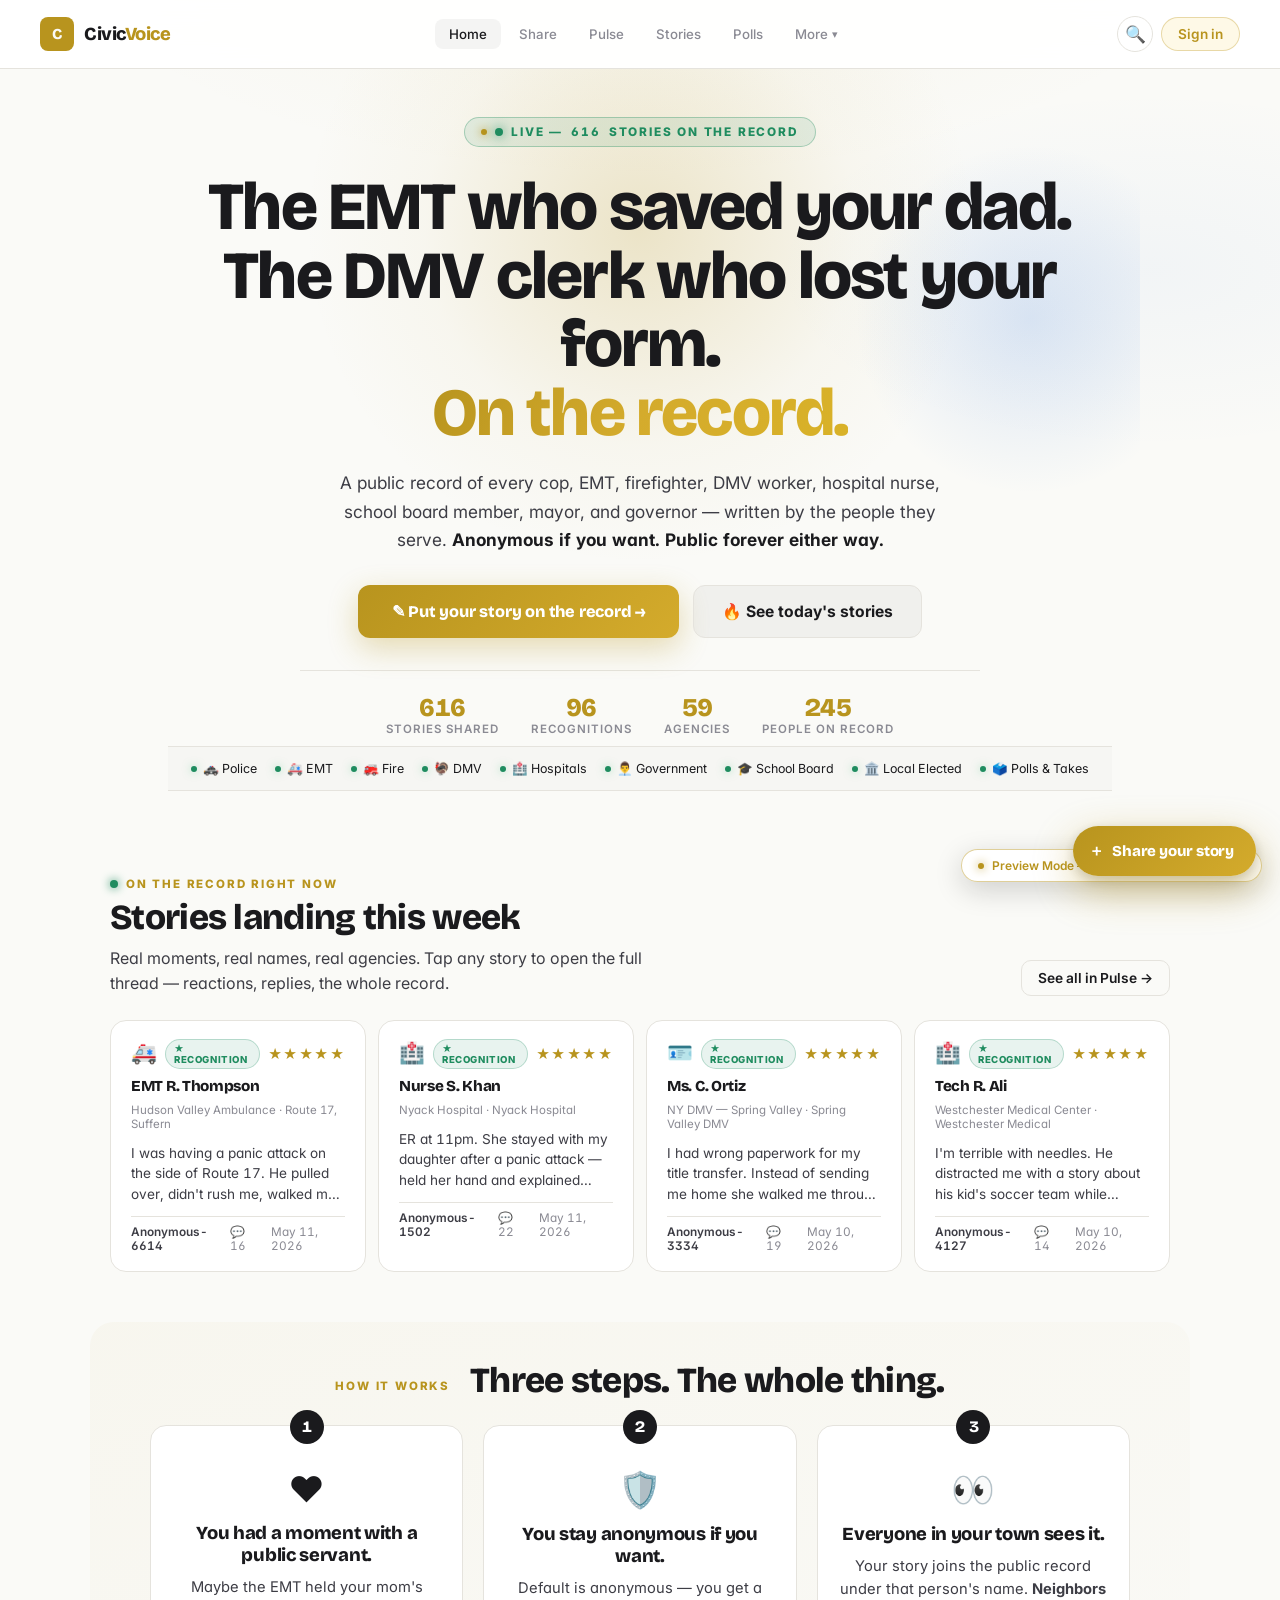
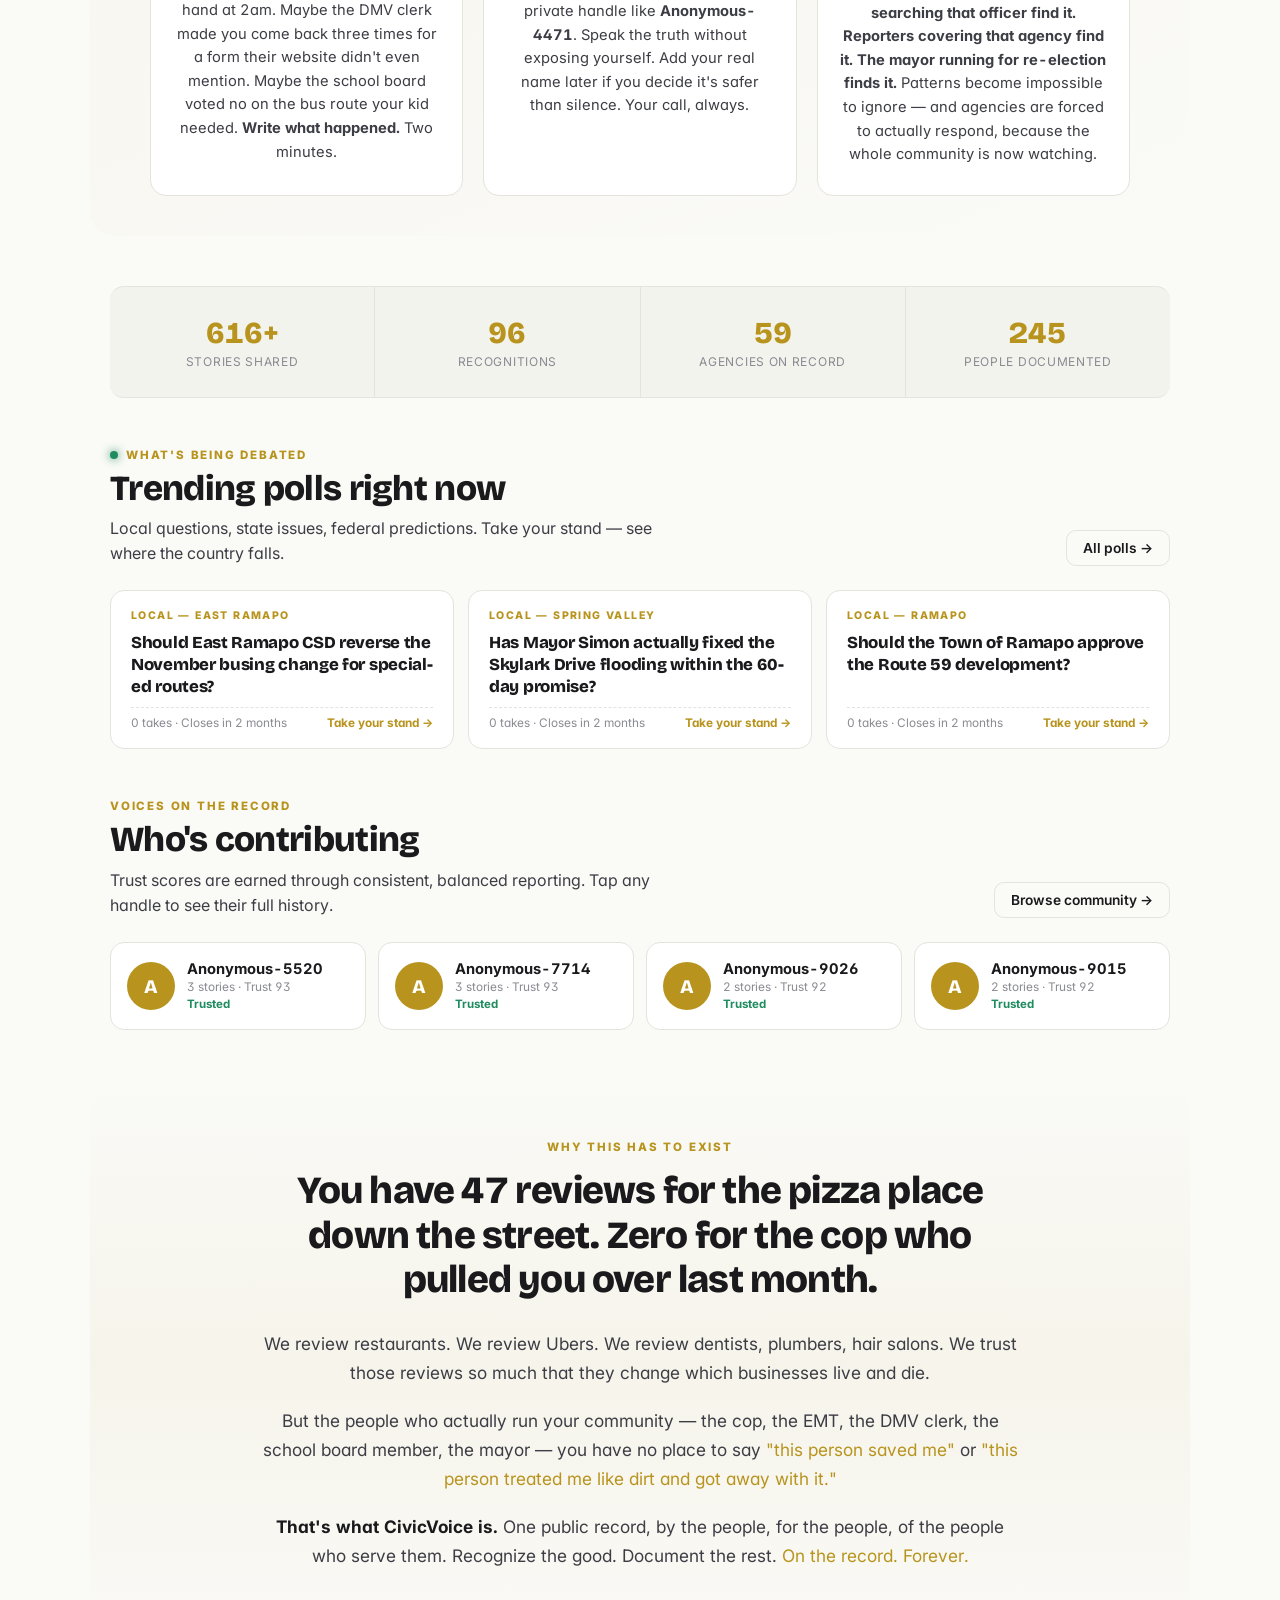
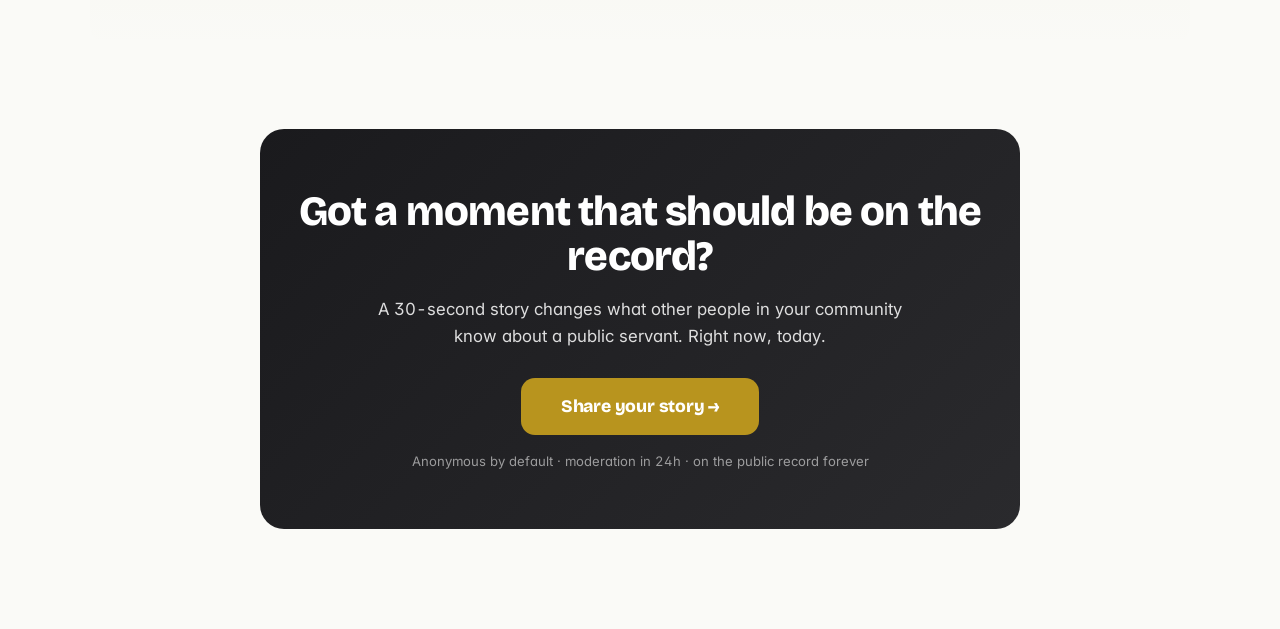
==== commit 232da75b: "v67 — Audit pass: 2 real bugs found and fixed YOUR WARNING: any visible bug from now on = uninstall." ====
--- a/frontend/index.html
+++ b/frontend/index.html
@@ -233,7 +233,7 @@
 <!-- HOME -->
 <section id="home" class="active">
   <div class="hero hero-bold">
-    <div class="hero-eyebrow"><span class="live-dot"></span>LIVE — <span id="heroLiveCount">211</span> STORIES ON THE RECORD</div>
+    <div class="hero-eyebrow"><span class="live-dot"></span>LIVE &mdash; <span id="heroLiveCount">&hellip;</span> STORIES ON THE RECORD</div>
     <h1>The EMT who saved your dad.<br>The DMV clerk who lost your form.<br><em>On the record.</em></h1>
     <p class="hero-lead">A public record of every cop, EMT, firefighter, DMV worker, hospital nurse, school board member, mayor, and governor &mdash; written by the people they serve. <strong>Anonymous if you want. Public forever either way.</strong></p>
     <div class="hero-cta-row">
@@ -241,10 +241,10 @@
       <button class="hero-cta-secondary" onclick="nav('pulse')">&#128293; See today's stories</button>
     </div>
     <div class="hero-mini-stats">
-      <div class="hms"><span class="hms-n" id="heroStat1">854</span><span class="hms-l">stories shared</span></div>
-      <div class="hms"><span class="hms-n" id="heroStat2">213</span><span class="hms-l">recognitions</span></div>
-      <div class="hms"><span class="hms-n" id="heroStat3">59</span><span class="hms-l">agencies</span></div>
-      <div class="hms"><span class="hms-n" id="heroStat4">47</span><span class="hms-l">people on record</span></div>
+      <div class="hms"><span class="hms-n" id="heroStat1">&hellip;</span><span class="hms-l">stories shared</span></div>
+      <div class="hms"><span class="hms-n" id="heroStat2">&hellip;</span><span class="hms-l">recognitions</span></div>
+      <div class="hms"><span class="hms-n" id="heroStat3">&hellip;</span><span class="hms-l">agencies</span></div>
+      <div class="hms"><span class="hms-n" id="heroStat4">&hellip;</span><span class="hms-l">people on record</span></div>
     </div>
     <div class="categories-strip">
       <span class="cs-item live"><span class="cs-dot live"></span>&#128659; Police</span>
--- a/frontend/styles.css
+++ b/frontend/styles.css
@@ -985,17 +985,24 @@
   .hms-l{font-size:0.62rem;}
 }
 
-/* Recent stories: 2x2 square grid now (was 2x3 rectangle) */
-.home-recent-grid{display:grid !important;grid-template-columns:repeat(2,1fr) !important;gap:14px;}
-.hr-card{aspect-ratio:1.15/1;display:flex !important;flex-direction:column !important;justify-content:space-between !important;padding:18px 20px;}
-.hr-card .hr-card-body{flex:1;overflow:hidden;display:-webkit-box;-webkit-line-clamp:3;-webkit-box-orient:vertical;}
-@media(max-width:700px){
-  .home-recent-grid{grid-template-columns:repeat(2,1fr) !important;gap:8px;}
-  .hr-card{aspect-ratio:1/1;padding:12px 13px;border-radius:11px;}
-  .hr-card-name{font-size:0.86rem;}
-  .hr-card-agency{font-size:0.68rem;}
-  .hr-card-body{font-size:0.78rem;line-height:1.4;-webkit-line-clamp:3;}
-  .hr-card-foot{font-size:0.66rem;padding-top:5px;}
+/* Recent stories: 4 SMALL compact cards. 4-col on desktop, 2-col tablet, 2-col phone. */
+.home-recent-grid{display:grid;grid-template-columns:repeat(4,1fr);gap:12px;}
+.hr-card{padding:14px 16px;display:flex;flex-direction:column;gap:6px;min-height:0;}
+.hr-card .hr-card-body{font-size:0.85rem;line-height:1.5;display:-webkit-box;-webkit-line-clamp:3;-webkit-box-orient:vertical;overflow:hidden;}
+.hr-card .hr-card-name{font-size:0.95rem;}
+.hr-card .hr-card-agency{font-size:0.72rem;}
+.hr-card-stars{font-size:0.75rem;letter-spacing:1px;}
+.hr-card-foot{font-size:0.68rem;padding-top:7px;}
+@media(max-width:1024px){
+  .home-recent-grid{grid-template-columns:repeat(2,1fr);}
+}
+@media(max-width:700px){
+  .home-recent-grid{grid-template-columns:repeat(2,1fr);gap:8px;}
+  .hr-card{padding:11px 12px;border-radius:11px;}
+  .hr-card-name{font-size:0.85rem;}
+  .hr-card-agency{font-size:0.66rem;}
+  .hr-card-body{font-size:0.74rem;line-height:1.4;-webkit-line-clamp:3;}
+  .hr-card-foot{font-size:0.64rem;}
 }
 
 /* ─── Phone UI: compact every "big box" so 1 card !== 1 screen ─── */
@@ -1046,8 +1053,7 @@
 .hs-see-all{background:transparent;border:1px solid var(--border);color:var(--ink);font-family:inherit;font-weight:600;font-size:0.86rem;padding:9px 16px;border-radius:10px;cursor:pointer;transition:all 0.18s;white-space:nowrap;}
 .hs-see-all:hover{background:var(--accent-soft);border-color:rgba(184,148,30,0.5);color:var(--accent);}
 
-/* RECENT STORIES — 2-col grid on desktop, 1-col on phone */
-.home-recent-grid{display:grid;grid-template-columns:repeat(2,1fr);gap:14px;}
+/* RECENT STORIES — base card styles (grid columns set in the override block above + responsive blocks) */
 .hr-card{background:var(--card);border:1px solid var(--border);border-radius:16px;padding:18px 20px;cursor:pointer;transition:all 0.22s;display:flex;flex-direction:column;gap:8px;}
 .hr-card:hover{border-color:rgba(184,148,30,0.4);transform:translateY(-2px);box-shadow:0 14px 36px rgba(15,15,19,0.08);}
 .hr-card-top{display:flex;align-items:center;gap:8px;}
@@ -1119,9 +1125,9 @@
 .final-cta-btn:hover{background:#d4ab2c;transform:translateY(-2px);box-shadow:0 12px 32px rgba(184,148,30,0.4);}
 .final-cta-meta{font-size:0.82rem;color:rgba(255,255,255,0.55);margin-top:18px;}
 
-/* RESPONSIVE — collapse to 1-col on phone, 2-col on tablet */
+/* RESPONSIVE — polls + voices collapse; recent-grid handled above */
 @media(max-width:1024px){
-  .home-recent-grid,.home-polls-grid,.home-voices-grid{grid-template-columns:repeat(2,1fr);}
+  .home-polls-grid,.home-voices-grid{grid-template-columns:repeat(2,1fr);}
   .how-grid,.features-grid{grid-template-columns:1fr;gap:24px;}
 }
 @media(max-width:700px){
@@ -1129,9 +1135,8 @@
   .home-section-head{margin-bottom:16px;}
   .hs-title{font-size:1.4rem;}
   .hs-sub{font-size:0.9rem;}
-  .home-recent-grid,.home-polls-grid,.home-voices-grid{grid-template-columns:1fr;gap:10px;}
-  .hr-card,.hp-card{padding:14px 16px;border-radius:12px;}
-  .hr-card-name{font-size:0.98rem;}
+  .home-polls-grid,.home-voices-grid{grid-template-columns:1fr;gap:10px;}
+  .hp-card{padding:14px 16px;border-radius:12px;}
   .home-how{padding:30px 16px;border-radius:18px;}
   .how-card{padding:24px 18px;}
   .home-manifesto{padding:40px 16px;}
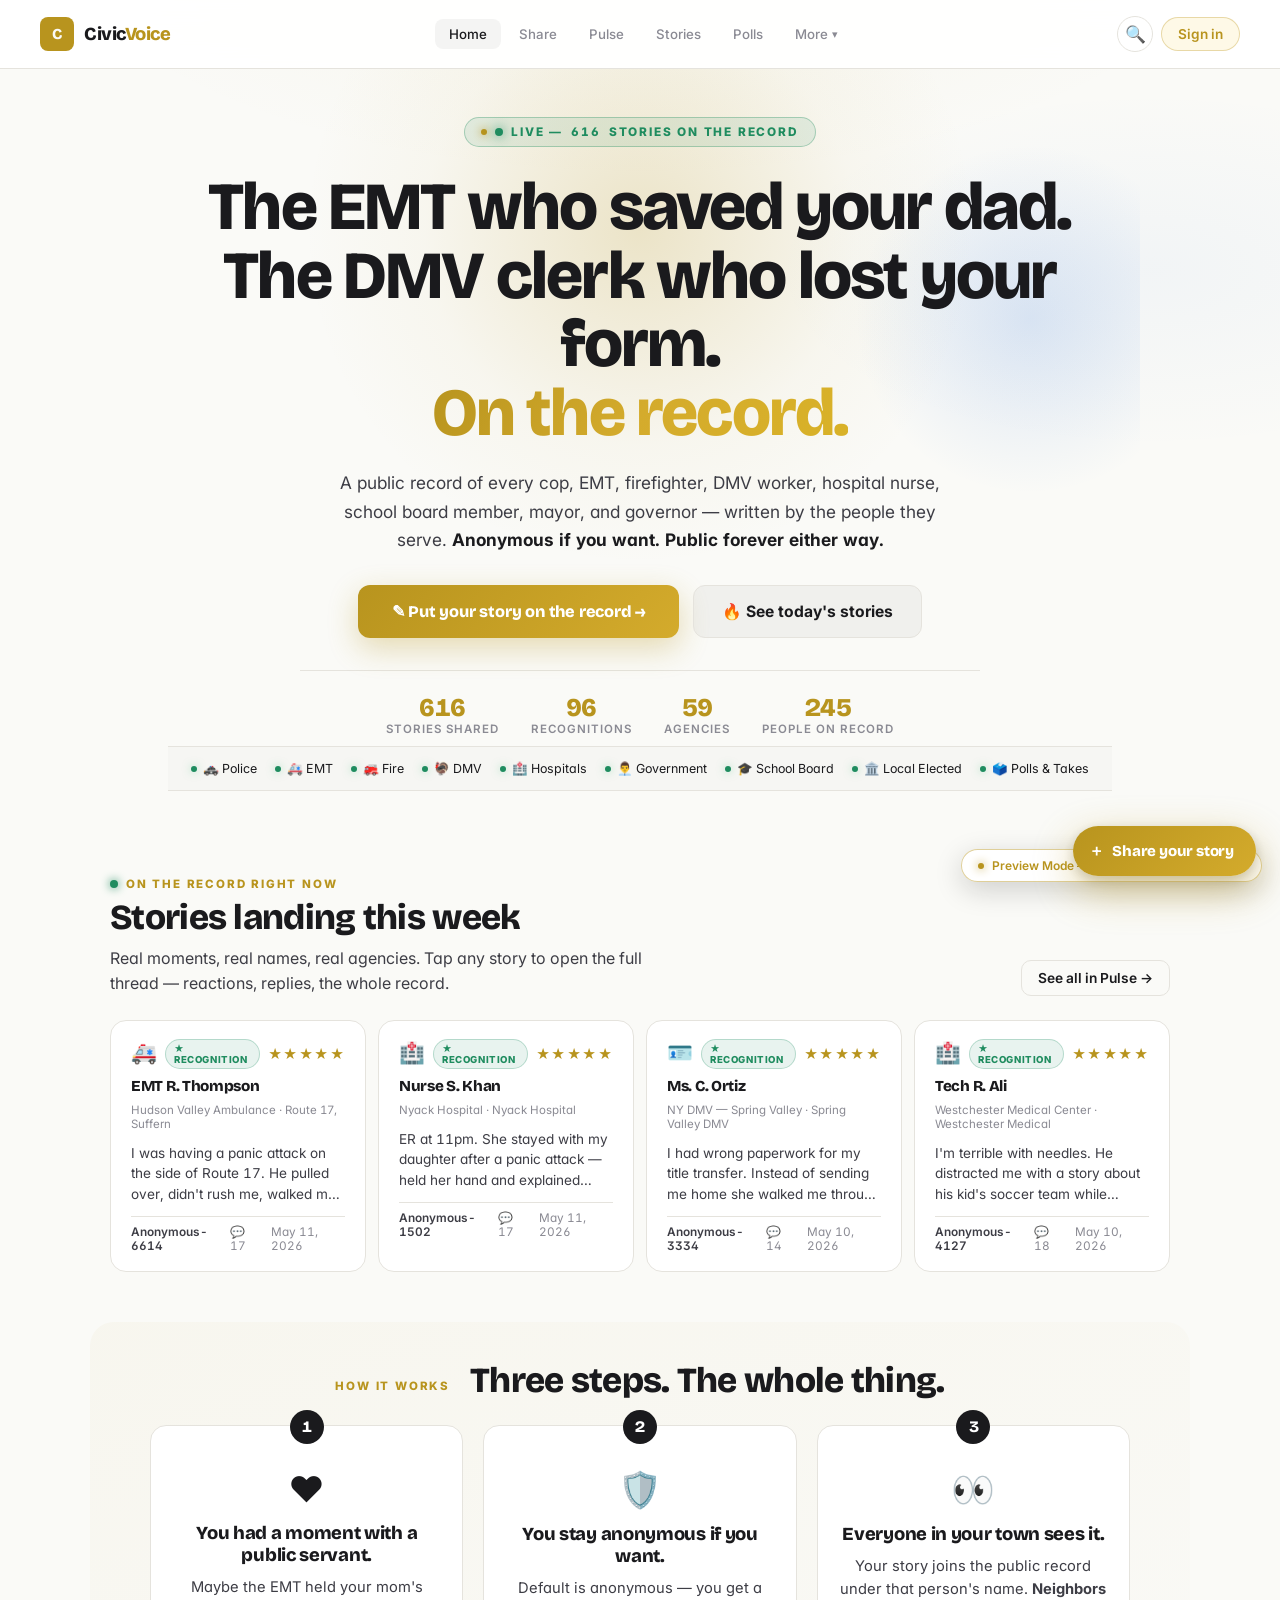
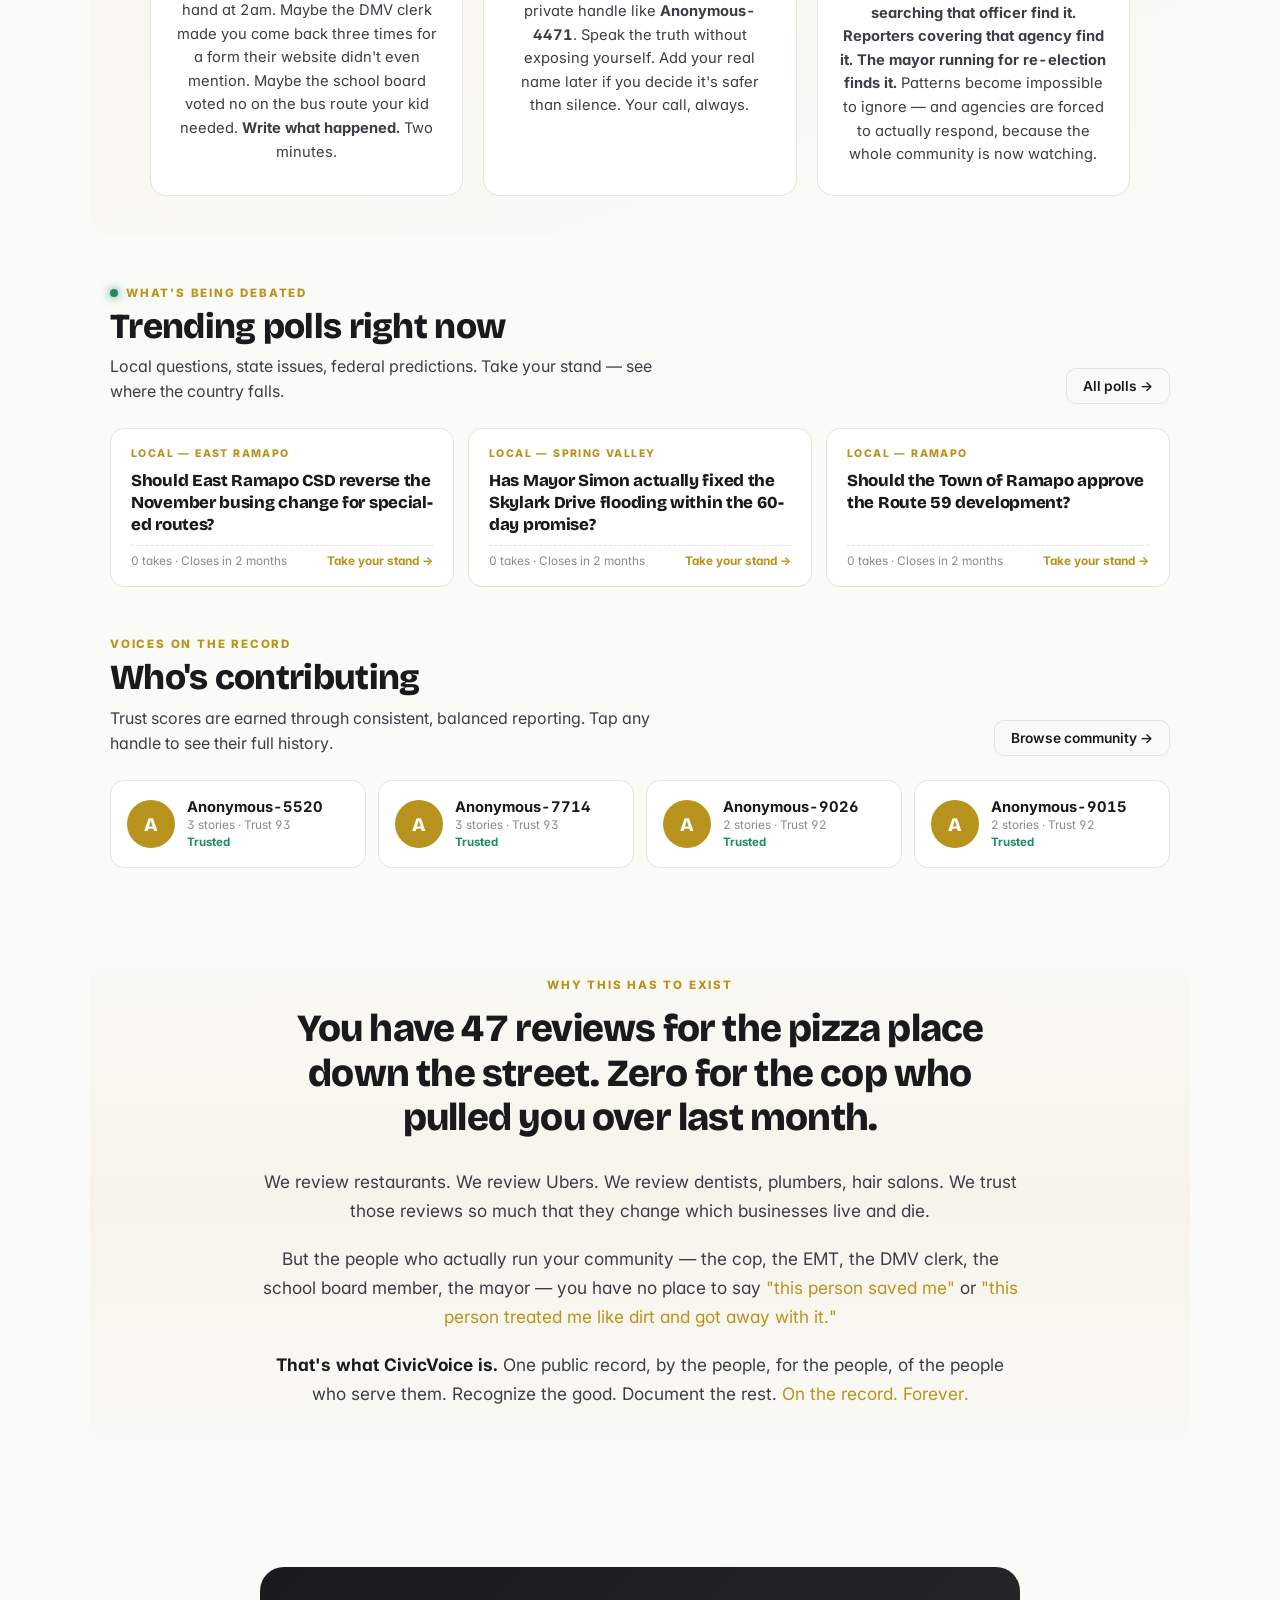
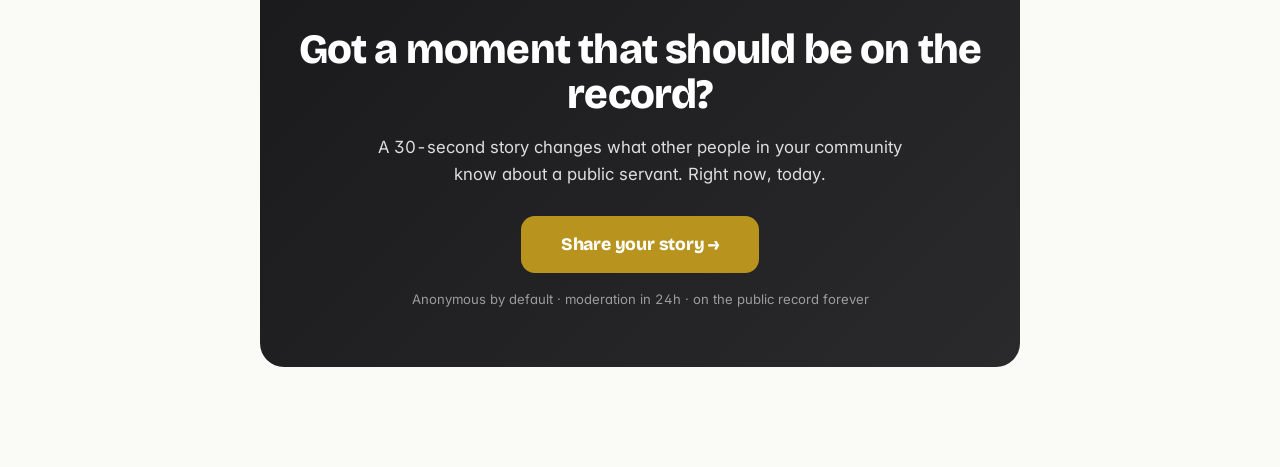
==== commit 9d1788db: "v68 — Removed duplicate stats strip (was between How It Works and Trending Polls). Hero mini-stats n" ====
--- a/frontend/index.html
+++ b/frontend/index.html
@@ -301,15 +301,6 @@
     </div>
   </div>
 
-  <!-- Stats — moved here, after How It Works (credibility AFTER the emotional pitch) -->
-  <div class="home-section home-stats-wrap">
-    <div class="stats-strip" id="statsStrip">
-      <div class="ss"><div class="ss-n" id="statMoments">&mdash;</div><div class="ss-l">Stories shared</div></div>
-      <div class="ss"><div class="ss-n" id="statRecognized">&mdash;</div><div class="ss-l">Recognitions</div></div>
-      <div class="ss"><div class="ss-n" id="statDepartments">&mdash;</div><div class="ss-l">Agencies on record</div></div>
-      <div class="ss"><div class="ss-n" id="statOfficers">&mdash;</div><div class="ss-l">People documented</div></div>
-    </div>
-  </div>
 
   <!-- LIVE TRENDING POLLS — preview from the Polls section -->
   <div class="home-section home-trending-polls">
